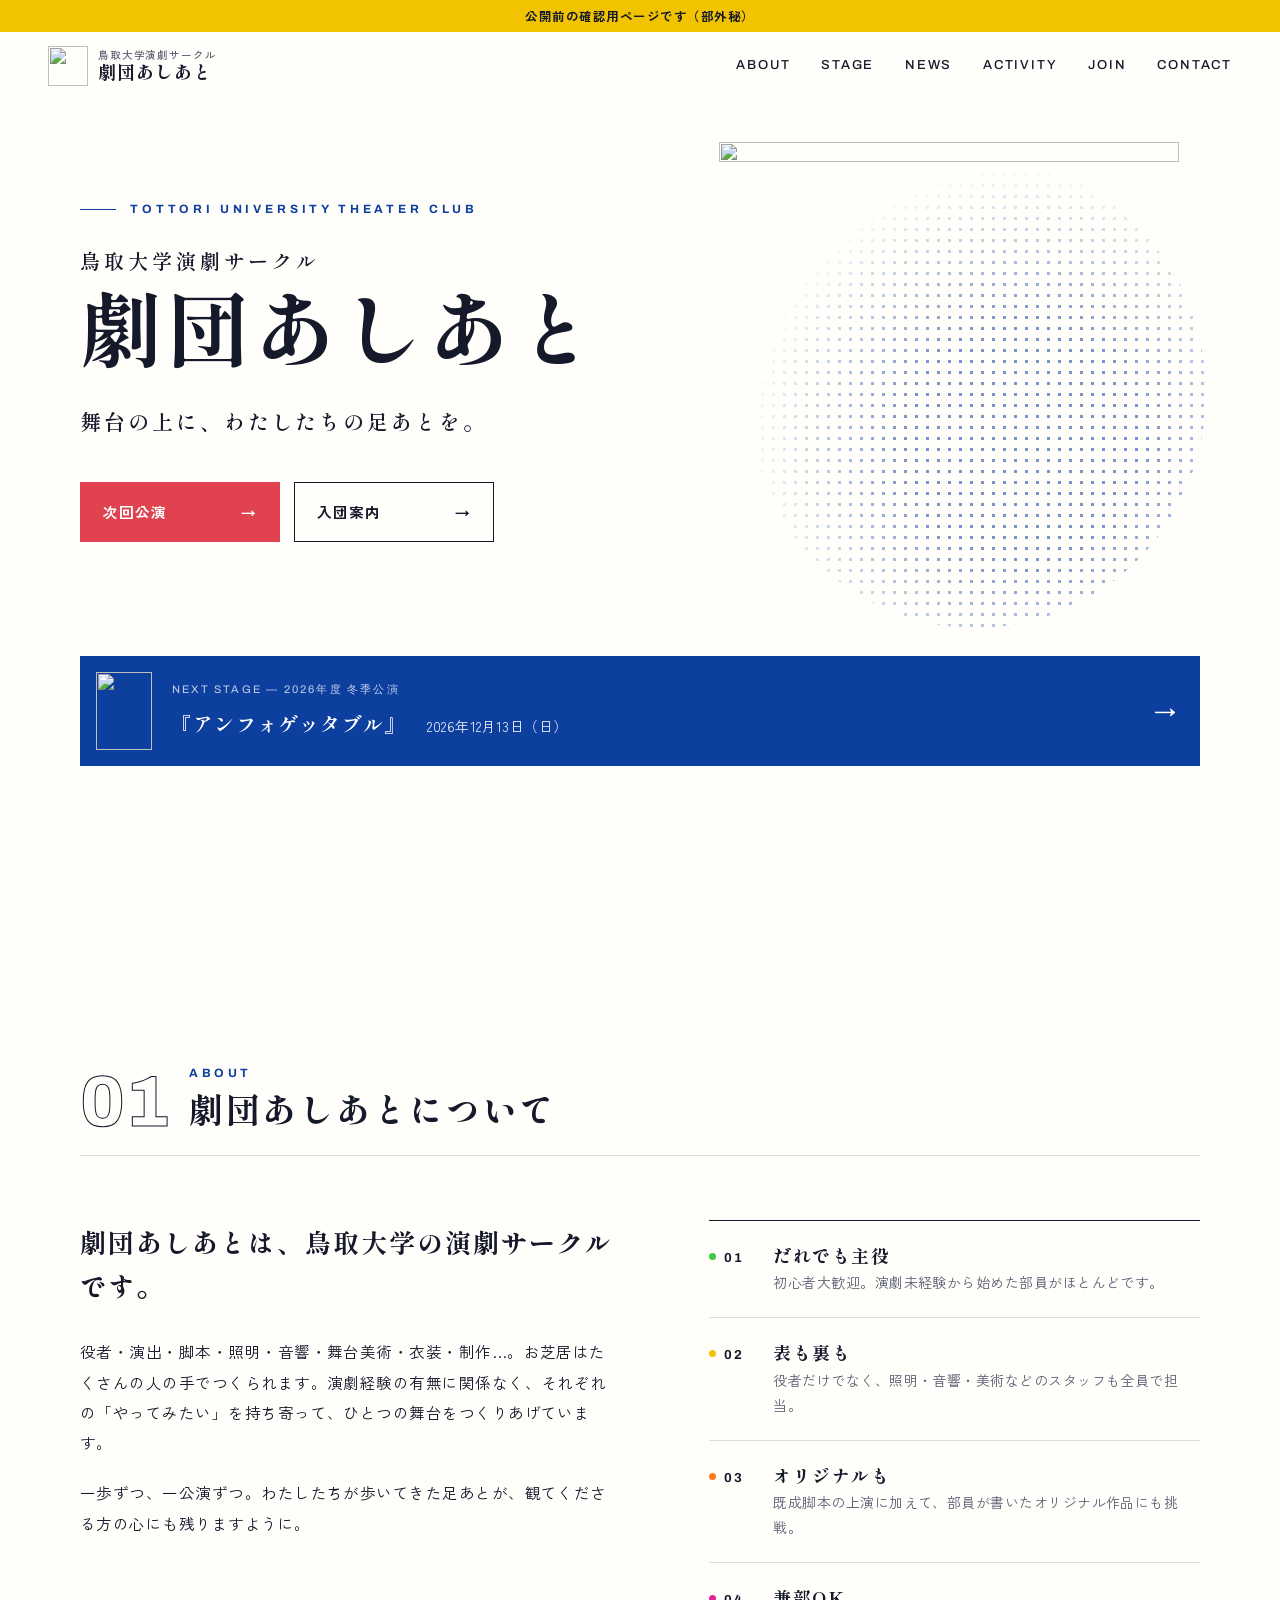
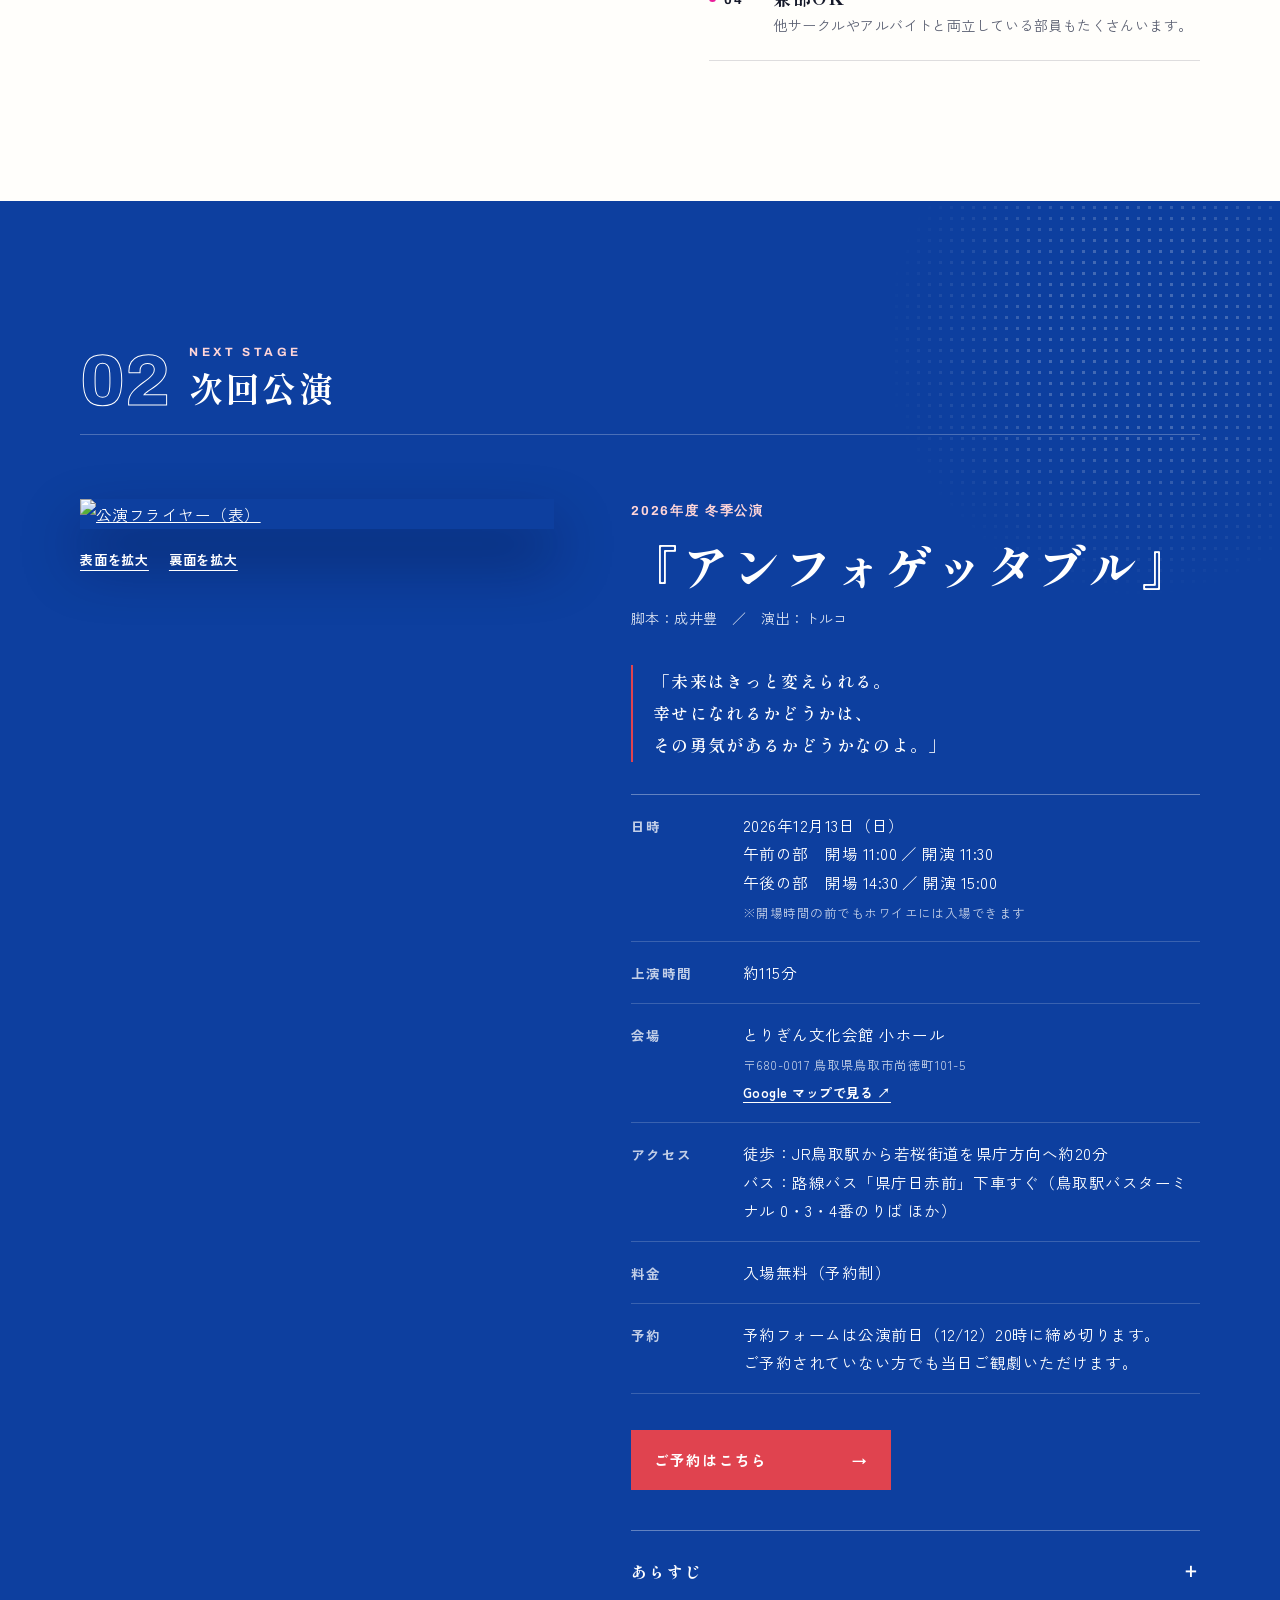
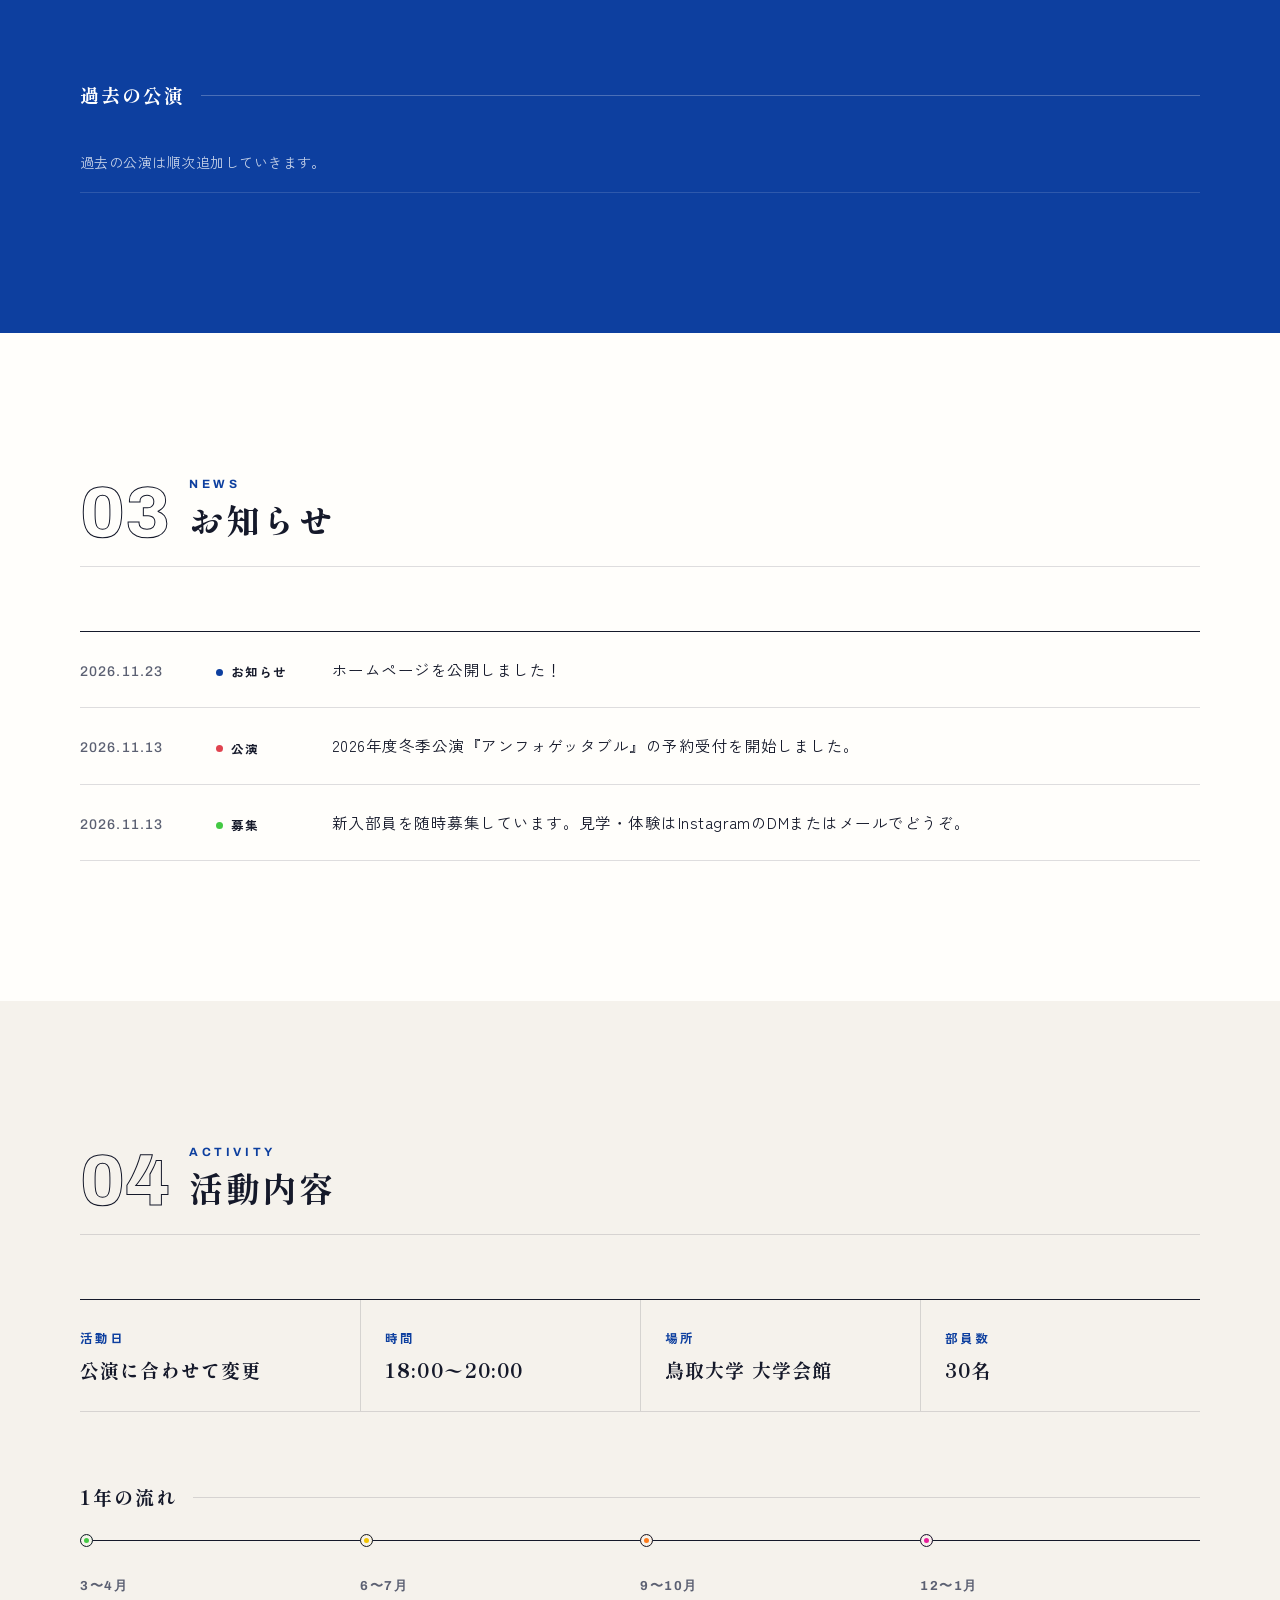
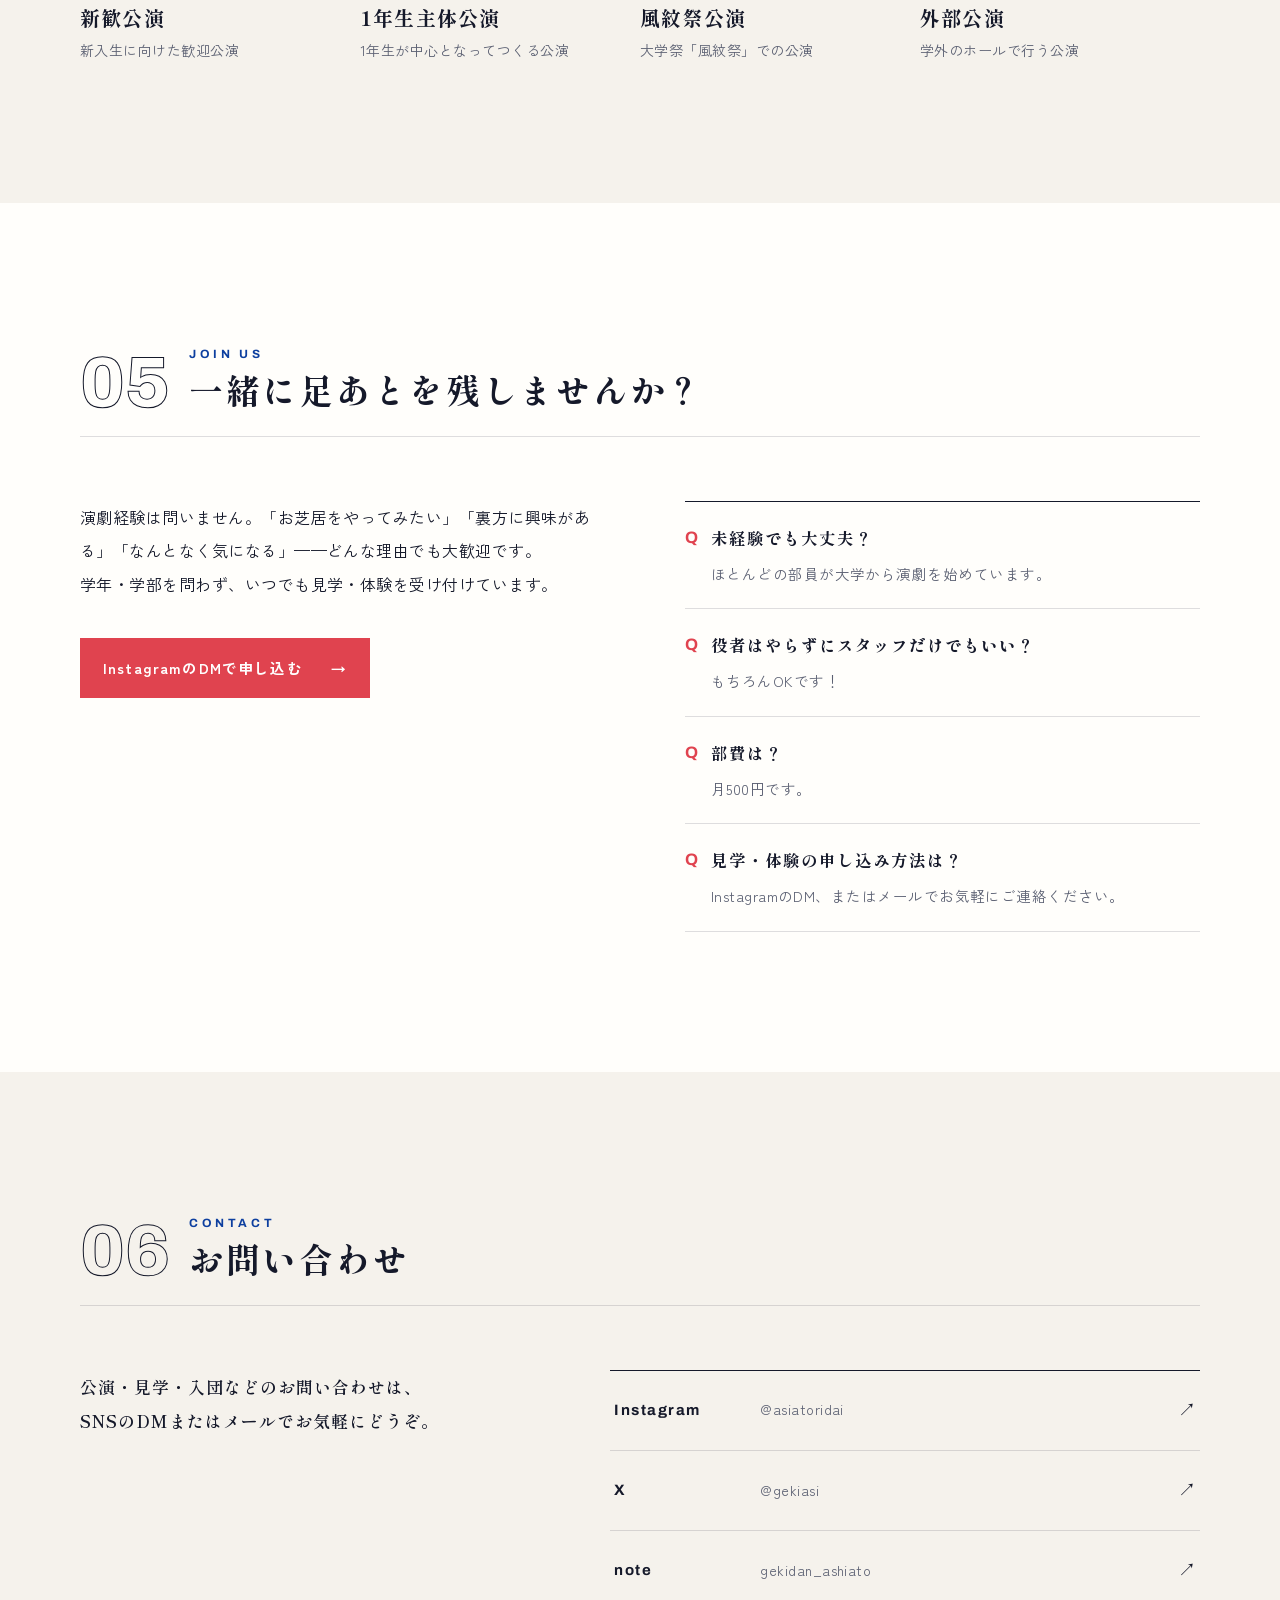
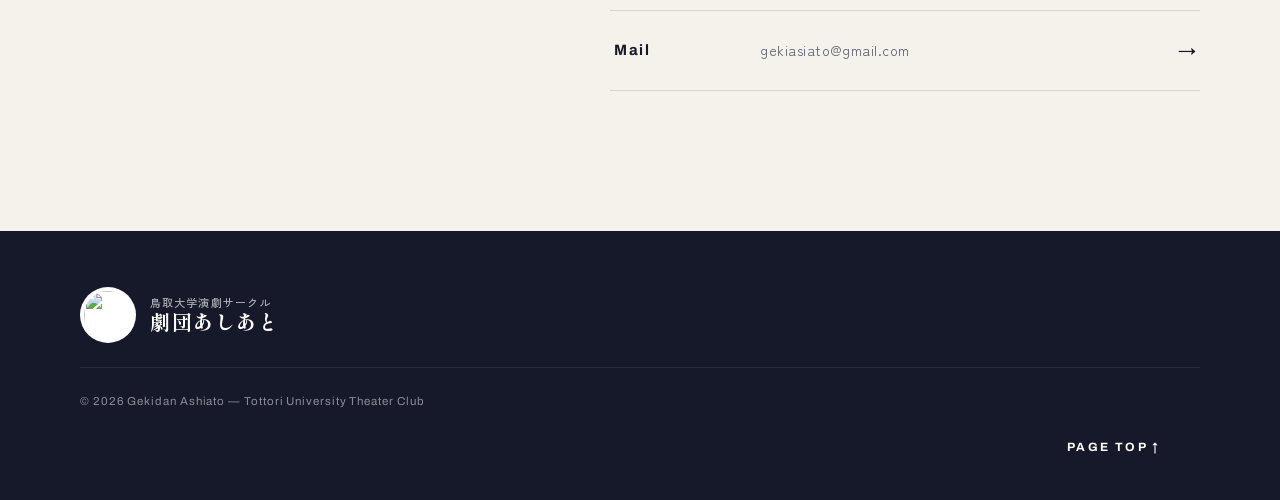
==== index.html @ 2f8b3485 "Add files via upload" ====
<!doctype html>
<html lang="ja">
<head>
  <meta charset="utf-8">
  <meta name="viewport" content="width=device-width, initial-scale=1">
  <title>鳥取大学演劇サークル 劇団あしあと</title>
  <meta name="description" content="鳥取大学の演劇サークル「劇団あしあと」の公式ホームページです。公演情報・活動紹介・新入部員募集。">
  <meta property="og:title" content="鳥取大学演劇サークル 劇団あしあと">
  <meta property="og:description" content="舞台の上に、わたしたちの足あとを。鳥取大学の演劇サークルです。">
  <meta property="og:image" content="images/logo.webp">
  <link rel="icon" href="images/logo.webp" type="image/webp">
  <link rel="preconnect" href="https://fonts.googleapis.com">
  <link rel="preconnect" href="https://fonts.gstatic.com" crossorigin>
  <link href="https://fonts.googleapis.com/css2?family=Shippori+Mincho+B1:wght@600;800&family=Zen+Kaku+Gothic+New:wght@400;500;700&family=Archivo:wght@500;700;800&display=swap" rel="stylesheet">
  <link rel="stylesheet" href="style.css">
</head>
<body>
  <!--
    ※ 文章の更新は content.js で行います。このファイルは基本的に触らなくて大丈夫です。
  -->

  <header class="site-header" id="top">
    <a href="#top" class="brand">
      <img src="images/logo.webp" alt="" width="40" height="40">
      <span class="brand-text"><small>鳥取大学演劇サークル</small>劇団あしあと</span>
    </a>
    <button class="nav-toggle" aria-expanded="false" aria-controls="nav" aria-label="メニューを開く">
      <span></span><span></span>
    </button>
    <nav class="site-nav" id="nav">
      <a href="#about">About</a>
      <a href="#stage">Stage</a>
      <a href="#news">News</a>
      <a href="#activity">Activity</a>
      <a href="#join">Join</a>
      <a href="#contact">Contact</a>
    </nav>
  </header>

  <main>
    <!-- ===== ヒーロー ===== -->
    <section class="hero">
      <div class="hero-inner">
        <div class="hero-copy">
          <p class="hero-kicker">Tottori University Theater Club</p>
          <h1>
            <span class="h1-small">鳥取大学演劇サークル</span>
            <span class="h1-main">劇団あしあと</span>
          </h1>
          <p class="hero-lead" data-bind="catchCopy"></p>
          <div class="hero-actions">
            <a href="#stage" class="btn btn-primary">次回公演</a>
            <a href="#join" class="btn btn-line">入団案内</a>
          </div>
        </div>
        <div class="hero-visual" aria-hidden="true">
          <div class="halftone"></div>
          <img src="images/logo.webp" alt="" width="420" height="420">
        </div>
      </div>
      <a class="hero-next" id="hero-next" href="#stage" hidden></a>
      <svg class="footsteps" viewBox="0 0 1200 120" preserveAspectRatio="xMidYMid meet" aria-hidden="true">
        <defs>
          <g id="foot">
            <ellipse cx="0" cy="8" rx="9" ry="13"/>
            <circle cx="-7" cy="-11" r="3"/>
            <circle cx="-1" cy="-14" r="3.2"/>
            <circle cx="5" cy="-12" r="2.8"/>
            <circle cx="9" cy="-7" r="2.4"/>
          </g>
        </defs>
        <g id="footsteps-trail"></g>
      </svg>
    </section>

    <!-- ===== 劇団について ===== -->
    <section class="section" id="about">
      <div class="container">
        <header class="sec-head"><span class="sec-no">01</span><p class="sec-en">About</p><h2>劇団あしあとについて</h2></header>
        <div class="about-grid">
          <div class="about-text reveal" id="about-text"></div>
          <ol class="about-points reveal" id="about-points"></ol>
        </div>
      </div>
    </section>

    <!-- ===== 公演情報 ===== -->
    <section class="section section-stage" id="stage">
      <div class="container">
        <header class="sec-head"><span class="sec-no">02</span><p class="sec-en">Next Stage</p><h2>次回公演</h2></header>
        <div id="next-stage"></div>
        <h3 class="sub-title">過去の公演</h3>
        <ul class="past-list" id="past-list"></ul>
      </div>
    </section>

    <!-- ===== お知らせ ===== -->
    <section class="section" id="news">
      <div class="container">
        <header class="sec-head"><span class="sec-no">03</span><p class="sec-en">News</p><h2>お知らせ</h2></header>
        <ul class="news-list" id="news-list"></ul>
      </div>
    </section>

    <!-- ===== 活動内容 ===== -->
    <section class="section section-paper" id="activity">
      <div class="container">
        <header class="sec-head"><span class="sec-no">04</span><p class="sec-en">Activity</p><h2>活動内容</h2></header>
        <dl class="activity-basic reveal" id="activity-basic"></dl>
        <h3 class="sub-title">1年の流れ</h3>
        <ol class="timeline" id="timeline"></ol>
      </div>
    </section>

    <!-- ===== 入団案内 ===== -->
    <section class="section join" id="join">
      <div class="container">
        <header class="sec-head"><span class="sec-no">05</span><p class="sec-en">Join Us</p><h2>一緒に足あとを<br class="sp">残しませんか？</h2></header>
        <div class="join-grid">
          <div class="join-text reveal">
            <p data-bind="join.message"></p>
            <a href="#contact" class="btn btn-primary" id="join-btn">見学・体験を申し込む</a>
          </div>
          <dl class="join-faq reveal" id="join-faq"></dl>
        </div>
      </div>
    </section>

    <!-- ===== お問い合わせ ===== -->
    <section class="section section-paper" id="contact">
      <div class="container">
        <header class="sec-head"><span class="sec-no">06</span><p class="sec-en">Contact</p><h2>お問い合わせ</h2></header>
        <div class="contact-wrap">
          <p class="contact-lead">公演・見学・入団などのお問い合わせは、<br>SNSのDMまたはメールでお気軽にどうぞ。</p>
          <ul class="contact-list" id="contact-grid"></ul>
        </div>
      </div>
    </section>
  </main>

  <footer class="site-footer">
    <div class="footer-inner">
      <div class="footer-brand">
        <img src="images/logo.webp" alt="" width="56" height="56">
        <p><small>鳥取大学演劇サークル</small>劇団あしあと</p>
      </div>
      <p class="footer-copy">&copy; <span id="year"></span> Gekidan Ashiato — Tottori University Theater Club</p>
      <a href="#top" class="to-top">Page Top ↑</a>
    </div>
  </footer>

  <script src="content.js"></script>
  <script src="script.js"></script>
</body>
</html>
---- style.css ----
/* =====================================================================
   劇団あしあと デザイン設定
   色を変えたいときは :root の値を書き換えてください。
   ===================================================================== */
:root {
  /* 基本色（冬季公演フライヤーの青と赤をベースにしています） */
  --blue: #0d3f9f;
  --blue-deep: #0a2f78;
  --red: #e0434f;
  --ink: #15192a;
  --ink-soft: #5b6072;
  --paper: #f5f2ec;
  --white: #fffefb;
  --line: rgba(21, 25, 42, .14);

  /* ロゴの色（小さなアクセントにだけ使用） */
  --c-green: #43c943;
  --c-yellow: #f2c400;
  --c-orange: #ff7a1a;
  --c-pink: #e91e9b;
  --c-sky: #4fc3f7;

  --serif: "Shippori Mincho B1", "Yu Mincho", "Hiragino Mincho ProN", serif;
  --sans: "Zen Kaku Gothic New", "Hiragino Sans", "Yu Gothic", sans-serif;
  --latin: "Archivo", "Helvetica Neue", Arial, sans-serif;
}

*, *::before, *::after { box-sizing: border-box; }
html { scroll-behavior: smooth; scroll-padding-top: 72px; }
body {
  margin: 0;
  font-family: var(--sans);
  color: var(--ink);
  background: var(--white);
  line-height: 1.95;
  font-size: 15.5px;
  letter-spacing: .03em;
  -webkit-font-smoothing: antialiased;
  overflow-x: hidden;
}
img { max-width: 100%; height: auto; display: block; }
a { color: inherit; }
h1, h2, h3, h4 { line-height: 1.4; margin: 0; font-weight: 800; }
p { margin: 0; }
.sp { display: none; }

.container { width: min(1120px, 100% - 40px); margin-inline: auto; }

/* ---------- ボタン ---------- */
.btn {
  display: inline-flex; align-items: center; justify-content: space-between; gap: 28px;
  min-width: 200px; padding: 15px 22px;
  font-family: var(--sans); font-weight: 700; font-size: 14.5px; letter-spacing: .08em;
  text-decoration: none; border: 1px solid transparent;
  transition: background .25s, color .25s, border-color .25s;
}
.btn::after { content: "→"; font-family: var(--latin); transition: transform .25s; }
.btn:hover::after { transform: translateX(4px); }
.btn-primary { background: var(--red); color: #fff; }
.btn-primary:hover { background: #c7323e; }
.btn-line { border-color: var(--ink); }
.btn-line:hover { background: var(--ink); color: var(--white); }
.btn-disabled { border-color: currentColor; opacity: .55; cursor: default; }
.btn-disabled::after { content: ""; }

/* ---------- ヘッダー ---------- */
.site-header {
  position: fixed; inset: 0 0 auto 0; z-index: 50;
  display: flex; align-items: center; justify-content: space-between;
  height: 68px; padding: 0 clamp(20px, 4vw, 48px);
  background: rgba(255, 254, 251, .92);
  backdrop-filter: blur(8px);
  border-bottom: 1px solid transparent;
  transition: border-color .3s;
}
.site-header.scrolled { border-bottom-color: var(--line); }
.brand { display: flex; align-items: center; gap: 10px; text-decoration: none; }
.brand img { width: 40px; height: 40px; mix-blend-mode: multiply; }
.brand-text { font-family: var(--serif); font-weight: 800; font-size: 18px; line-height: 1.15; display: flex; flex-direction: column; letter-spacing: .06em; }
.brand-text small { font-family: var(--sans); font-size: 10.5px; font-weight: 500; color: var(--ink-soft); letter-spacing: .08em; }
.site-nav { display: flex; gap: clamp(14px, 2.4vw, 34px); align-items: center; }
.site-nav a {
  font-family: var(--latin); font-weight: 500; font-size: 13px; letter-spacing: .14em; text-transform: uppercase;
  text-decoration: none; position: relative; padding: 6px 0;
}
.site-nav a::after {
  content: ""; position: absolute; left: 0; right: 0; bottom: 0; height: 1px; background: currentColor;
  transform: scaleX(0); transform-origin: right; transition: transform .3s;
}
.site-nav a:hover::after { transform: scaleX(1); transform-origin: left; }
.nav-toggle { display: none; }

/* ---------- ヒーロー ---------- */
.hero { position: relative; padding: 140px 0 20px; background: var(--white); overflow: hidden; }
.hero-inner {
  width: min(1120px, 100% - 40px); margin-inline: auto;
  display: grid; grid-template-columns: 1.15fr 1fr; align-items: center; gap: 40px;
}
.hero-kicker {
  font-family: var(--latin); font-size: 12px; font-weight: 700; letter-spacing: .32em; text-transform: uppercase;
  color: var(--blue); display: flex; align-items: center; gap: 14px; margin-bottom: 26px;
}
.hero-kicker::before { content: ""; width: 36px; height: 1px; background: currentColor; }
.hero h1 { display: flex; flex-direction: column; font-family: var(--serif); }
.h1-small { font-size: clamp(16px, 1.8vw, 20px); font-weight: 600; letter-spacing: .2em; margin-bottom: 6px; }
.h1-main { white-space: nowrap; font-size: clamp(42px, 6.4vw, 86px); font-weight: 800; letter-spacing: .06em; line-height: 1.1; }
.hero-lead { font-family: var(--serif); font-weight: 600; font-size: clamp(17px, 1.9vw, 21px); letter-spacing: .14em; margin: 30px 0 40px; }
.hero-actions { display: flex; flex-wrap: wrap; gap: 14px; }

.hero-visual { position: relative; aspect-ratio: 1; max-width: 460px; width: 100%; justify-self: center; }
.halftone {
  position: absolute; inset: 4% -6% -6% 6%;
  border-radius: 50%;
  background-image: radial-gradient(var(--blue) 1.5px, transparent 1.9px);
  background-size: 11px 11px;
  -webkit-mask-image: radial-gradient(circle at 60% 60%, #000 30%, transparent 70%);
          mask-image: radial-gradient(circle at 60% 60%, #000 30%, transparent 70%);
  opacity: .55;
}
.hero-visual img { position: relative; width: 100%; mix-blend-mode: multiply; animation: sway 9s ease-in-out infinite; }
@keyframes sway { 50% { transform: rotate(-6deg); } }

.hero-next {
  width: min(1120px, 100% - 40px); margin: 56px auto 0;
  display: flex; align-items: center; gap: 20px;
  padding: 16px 24px 16px 16px; text-decoration: none;
  background: var(--blue); color: #fff;
  transition: background .25s;
}
.hero-next:hover { background: var(--blue-deep); }
.hero-next img { width: 56px; height: 78px; object-fit: cover; flex: none; }
.hn-text { display: flex; flex-wrap: wrap; align-items: baseline; gap: 4px 22px; flex: 1; }
.hn-text small { width: 100%; font-family: var(--latin); font-size: 11px; letter-spacing: .2em; text-transform: uppercase; opacity: .75; }
.hn-text strong { font-family: var(--serif); font-size: 20px; letter-spacing: .06em; }
.hn-text em { font-style: normal; font-size: 14px; opacity: .9; }
.hn-arrow { font-family: var(--latin); font-size: 22px; transition: transform .25s; }
.hero-next:hover .hn-arrow { transform: translateX(5px); }

.footsteps { display: block; width: min(1120px, 100% - 40px); height: auto; margin: 24px auto 0; }
.footsteps .fs { fill: var(--ink); opacity: 0; animation: step 8s infinite; animation-delay: calc(var(--i) * .4s); }
.footsteps .fs:nth-child(13) { fill: var(--red); }
@keyframes step { 0% { opacity: 0; } 4%, 55% { opacity: .16; } 72%, 100% { opacity: 0; } }

/* ---------- セクション共通 ---------- */
.section { padding: clamp(80px, 11vw, 140px) 0; }
.section-paper { background: var(--paper); }
.sec-head {
  display: grid; grid-template-columns: auto 1fr; column-gap: 18px; align-items: end;
  padding-bottom: 22px; margin-bottom: clamp(40px, 6vw, 64px); border-bottom: 1px solid var(--line);
}
.sec-no { grid-row: span 2; font-family: var(--latin); font-weight: 800; font-size: clamp(48px, 6vw, 72px); line-height: .85; color: transparent; -webkit-text-stroke: 1px var(--ink); }
.section-stage .sec-no { -webkit-text-stroke-color: #fff; }
.sec-head .sec-en { font-family: var(--latin); font-size: 12px; font-weight: 700; letter-spacing: .3em; text-transform: uppercase; color: var(--blue); }
.sec-head h2 { font-family: var(--serif); font-size: clamp(24px, 3.4vw, 34px); letter-spacing: .08em; }
.sub-title {
  font-family: var(--serif); font-size: 19px; letter-spacing: .1em;
  margin: 72px 0 24px; display: flex; align-items: center; gap: 16px;
}
.sub-title::after { content: ""; flex: 1; height: 1px; background: var(--line); }

/* ---------- 劇団について ---------- */
.about-grid { display: grid; grid-template-columns: 1.1fr 1fr; gap: clamp(40px, 7vw, 96px); align-items: start; }
.about-text .lead { font-family: var(--serif); font-size: clamp(21px, 2.4vw, 26px); font-weight: 800; line-height: 1.7; letter-spacing: .08em; margin-bottom: 28px; }
.about-text p + p { margin-top: 1.3em; }
.about-points { list-style: none; padding: 0; margin: 0; border-top: 1px solid var(--ink); }
.about-points li { display: grid; grid-template-columns: 56px 1fr; gap: 8px; padding: 22px 0; border-bottom: 1px solid var(--line); }
.about-points .num { font-family: var(--latin); font-weight: 700; font-size: 13px; letter-spacing: .1em; padding-top: 3px; display: flex; align-items: flex-start; gap: 8px; }
.about-points .num::before { content: ""; width: 7px; height: 7px; border-radius: 50%; background: var(--dot); margin-top: 7px; }
.about-points h3 { font-family: var(--serif); font-size: 18px; letter-spacing: .08em; }
.about-points p { font-size: 14px; color: var(--ink-soft); line-height: 1.8; margin-top: 2px; }

/* ---------- 公演（青のセクション） ---------- */
.section-stage {
  position: relative; background: var(--blue); color: #fff; overflow: hidden;
}
.section-stage::before {
  content: ""; position: absolute; right: -120px; top: -120px; width: 520px; height: 520px; border-radius: 50%;
  background-image: radial-gradient(rgba(255,255,255,.22) 1.5px, transparent 1.9px);
  background-size: 11px 11px;
  -webkit-mask-image: radial-gradient(circle, #000 25%, transparent 70%);
          mask-image: radial-gradient(circle, #000 25%, transparent 70%);
  pointer-events: none;
}
.section-stage .container { position: relative; }
.section-stage .sec-head { border-bottom-color: rgba(255,255,255,.25); }
.section-stage .sec-head .sec-en { color: #ffd5d8; }
.section-stage .sub-title::after { background: rgba(255,255,255,.25); }

.stage-card { display: grid; grid-template-columns: minmax(0, 5fr) minmax(0, 6fr); gap: clamp(32px, 6vw, 80px); align-items: start; }
.stage-visual { margin: 0; position: sticky; top: 100px; }
.flyer-main { display: block; }
.stage-visual img { width: 100%; box-shadow: 0 30px 60px rgba(0, 10, 40, .45); transition: transform .4s; }
.flyer-main:hover img { transform: translateY(-4px); }
.flyer-links { display: flex; gap: 20px; margin-top: 18px; }
.flyer-links a { font-size: 13px; font-weight: 700; letter-spacing: .06em; text-underline-offset: 5px; }
.stage-visual.no-flyer { aspect-ratio: 3/4; display: grid; place-items: center; border: 1px solid rgba(255,255,255,.3); padding: 40px; }
.stage-visual.no-flyer img { width: 60%; box-shadow: none; background: #fff; border-radius: 50%; padding: 16px; }
.stage-visual.no-flyer figcaption { font-family: var(--latin); letter-spacing: .3em; text-transform: uppercase; font-size: 13px; }

.stage-type { font-family: var(--latin); font-weight: 700; font-size: 13px; letter-spacing: .14em; color: #ffd5d8; }
.stage-title { font-family: var(--serif); font-size: clamp(30px, 4.4vw, 48px); letter-spacing: .06em; margin: 8px 0 6px; }
.stage-credit { font-size: 14px; opacity: .85; }
.stage-quote {
  margin: 32px 0; padding: 0 0 0 20px; border-left: 2px solid var(--red);
  font-family: var(--serif); font-weight: 600; font-size: 17px; line-height: 1.9; letter-spacing: .08em;
}
.stage-info { margin: 0 0 36px; border-top: 1px solid rgba(255,255,255,.35); }
.stage-info div { display: grid; grid-template-columns: 96px 1fr; gap: 16px; padding: 16px 0; border-bottom: 1px solid rgba(255,255,255,.18); }
.stage-info dt { font-weight: 700; font-size: 13.5px; letter-spacing: .1em; opacity: .75; padding-top: 2px; }
.stage-info dd { margin: 0; line-height: 1.85; }
.stage-info small { opacity: .75; font-size: 12.5px; }
.map-link { font-size: 13px; font-weight: 700; text-underline-offset: 4px; }
.section-stage .btn-primary { min-width: 260px; }
.synopsis { margin-top: 40px; border-top: 1px solid rgba(255,255,255,.35); }
.synopsis summary {
  cursor: pointer; list-style: none; padding: 18px 0;
  display: flex; justify-content: space-between; align-items: center;
  font-family: var(--serif); font-weight: 800; letter-spacing: .14em;
}
.synopsis summary::-webkit-details-marker { display: none; }
.synopsis summary::after { content: "+"; font-family: var(--latin); font-size: 22px; font-weight: 500; transition: transform .25s; }
.synopsis[open] summary::after { transform: rotate(45deg); }
.synopsis p { font-size: 14.5px; line-height: 2.1; opacity: .92; padding-bottom: 8px; }
.stage-empty { border: 1px solid rgba(255,255,255,.3); padding: 56px 24px; text-align: center; font-family: var(--serif); font-weight: 600; letter-spacing: .08em; }

.past-list { list-style: none; padding: 0; margin: 0; }
.past-list li { display: grid; grid-template-columns: 110px 1fr auto; gap: 18px; align-items: center; padding: 16px 0; border-bottom: 1px solid rgba(255,255,255,.18); }
.past-date { font-family: var(--latin); font-weight: 500; font-size: 14px; letter-spacing: .08em; opacity: .8; }
.past-name { font-family: var(--serif); font-weight: 800; letter-spacing: .06em; }
.past-tag { font-size: 12px; opacity: .8; }
.past-list .past-empty { display: block; opacity: .75; font-size: 14px; }

/* ---------- お知らせ ---------- */
.news-list { list-style: none; padding: 0; margin: 0; border-top: 1px solid var(--ink); }
.news-list li { display: grid; grid-template-columns: 120px 100px 1fr; gap: 16px; align-items: baseline; padding: 22px 0; border-bottom: 1px solid var(--line); }
.news-list time { font-family: var(--latin); font-weight: 500; font-size: 14px; letter-spacing: .08em; color: var(--ink-soft); }
.news-cat { font-size: 12.5px; font-weight: 700; letter-spacing: .08em; display: inline-flex; align-items: center; gap: 8px; }
.news-cat::before { content: ""; width: 7px; height: 7px; border-radius: 50%; background: var(--cat); }
.cat-info { --cat: var(--blue); }
.cat-stage { --cat: var(--red); }
.cat-join { --cat: var(--c-green); }

/* ---------- 活動内容 ---------- */
.activity-basic { margin: 0; display: grid; grid-template-columns: repeat(4, 1fr); border-top: 1px solid var(--ink); border-bottom: 1px solid var(--line); }
.activity-basic div { padding: 26px 24px; border-left: 1px solid var(--line); }
.activity-basic div:first-child { border-left: 0; padding-left: 0; }
.activity-basic dt { font-family: var(--sans); font-size: 12.5px; font-weight: 700; letter-spacing: .14em; color: var(--blue); }
.activity-basic dd { margin: 6px 0 0; font-family: var(--serif); font-weight: 800; font-size: 19px; letter-spacing: .06em; line-height: 1.5; }

.timeline { list-style: none; padding: 0; margin: 0; display: grid; grid-template-columns: repeat(4, 1fr); position: relative; }
.timeline::before { content: ""; position: absolute; left: 0; right: 0; top: 6px; height: 1px; background: var(--ink); }
.timeline li { position: relative; padding: 34px 24px 0 0; }
.timeline li::before {
  content: ""; position: absolute; top: 0; left: 0; width: 13px; height: 13px; border-radius: 50%;
  background: var(--paper); border: 1px solid var(--ink); box-shadow: inset 0 0 0 3px var(--paper), inset 0 0 0 7px var(--dot);
}
.tl-month { font-family: var(--latin); font-weight: 700; font-size: 13px; letter-spacing: .12em; color: var(--ink-soft); }
.timeline h4 { font-family: var(--serif); font-size: 20px; letter-spacing: .06em; margin: 4px 0 6px; }
.timeline p { font-size: 14px; color: var(--ink-soft); line-height: 1.8; }

/* ---------- 入団案内 ---------- */
.join-grid { display: grid; grid-template-columns: 1fr 1fr; gap: clamp(40px, 7vw, 96px); align-items: start; }
.join-text p { font-size: 16px; line-height: 2.1; margin-bottom: 36px; }
.join-faq { margin: 0; border-top: 1px solid var(--ink); }
.join-faq div { padding: 20px 0; border-bottom: 1px solid var(--line); }
.join-faq dt { font-family: var(--serif); font-weight: 800; font-size: 16.5px; letter-spacing: .06em; display: flex; gap: 12px; }
.join-faq dt::before { content: "Q"; font-family: var(--latin); color: var(--red); font-weight: 700; }
.join-faq dd { margin: 6px 0 0; padding-left: 26px; font-size: 14.5px; color: var(--ink-soft); }

/* ---------- お問い合わせ ---------- */
.contact-wrap { display: grid; grid-template-columns: 1fr 1.3fr; gap: clamp(32px, 6vw, 80px); align-items: start; }
.contact-lead { font-family: var(--serif); font-weight: 600; font-size: 17px; line-height: 2; letter-spacing: .06em; }
.contact-list { list-style: none; padding: 0; margin: 0; border-top: 1px solid var(--ink); }
.contact-list a {
  display: grid; grid-template-columns: 130px 1fr auto; align-items: center; gap: 16px;
  padding: 22px 4px; border-bottom: 1px solid var(--line); text-decoration: none;
  transition: background .25s, padding .25s;
}
.contact-list a:hover { background: var(--white); padding-left: 14px; padding-right: 14px; }
.ct-name { font-family: var(--latin); font-weight: 700; font-size: 15px; letter-spacing: .1em; }
.ct-id { font-size: 14px; color: var(--ink-soft); word-break: break-all; }
.ct-arrow { font-family: var(--latin); font-size: 18px; }

/* ---------- フッター ---------- */
.site-footer { background: var(--ink); color: var(--white); padding: 56px 0 40px; }
.footer-inner { width: min(1120px, 100% - 40px); margin-inline: auto; display: grid; grid-template-columns: 1fr auto; gap: 24px 40px; align-items: end; }
.footer-brand { display: flex; align-items: center; gap: 14px; }
.footer-brand img { width: 56px; height: 56px; background: #fff; border-radius: 50%; padding: 4px; }
.footer-brand p { font-family: var(--serif); font-weight: 800; font-size: 20px; letter-spacing: .08em; display: flex; flex-direction: column; line-height: 1.3; }
.footer-brand small { font-family: var(--sans); font-weight: 500; font-size: 11px; opacity: .65; letter-spacing: .1em; }
.to-top { font-family: var(--latin); font-size: 12px; font-weight: 700; letter-spacing: .2em; text-transform: uppercase; text-decoration: none; justify-self: end; }
.footer-copy { grid-column: 1 / -1; font-family: var(--latin); font-size: 11.5px; letter-spacing: .08em; opacity: .5; border-top: 1px solid rgba(255,255,255,.15); padding-top: 22px; }

/* ---------- 確認モードの帯 ---------- */
.preview-bar {
  position: fixed; inset: 0 0 auto 0; z-index: 60; height: 32px;
  display: flex; align-items: center; justify-content: center; padding: 0 12px;
  background: var(--c-yellow); color: var(--ink); font-size: 12.5px; font-weight: 700; letter-spacing: .04em;
  white-space: nowrap; overflow: hidden; text-overflow: ellipsis;
}
.is-preview .site-header { top: 32px; }
.is-preview .site-nav { top: 100px; }
.is-preview { scroll-padding-top: 104px; }

/* ---------- ふわっと表示 ---------- */
.reveal { opacity: 0; transform: translateY(18px); transition: opacity .8s ease, transform .8s ease; }
.reveal.in { opacity: 1; transform: none; }

@media (prefers-reduced-motion: reduce) {
  *, *::before, *::after { animation: none !important; transition: none !important; }
  .reveal { opacity: 1; transform: none; }
  .footsteps .fs { opacity: .14; }
}

/* ---------- タブレット・スマホ ---------- */
@media (max-width: 900px) {
  .nav-toggle {
    display: flex; flex-direction: column; justify-content: center; gap: 7px;
    width: 44px; height: 44px; border: 0; background: none; cursor: pointer; padding: 0 8px;
  }
  .nav-toggle span { display: block; height: 1.5px; background: var(--ink); transition: transform .3s; }
  .nav-toggle[aria-expanded="true"] span:nth-child(1) { transform: translateY(4.25px) rotate(30deg); }
  .nav-toggle[aria-expanded="true"] span:nth-child(2) { transform: translateY(-4.25px) rotate(-30deg); }
  .site-nav {
    position: fixed; inset: 68px 0 auto 0; flex-direction: column; align-items: stretch; gap: 0;
    background: var(--white); padding: 8px 20px 24px; border-bottom: 1px solid var(--line);
    transform: translateY(-130%); transition: transform .4s; z-index: -1;
  }
  .site-nav.open { transform: none; }
  .site-nav a { padding: 16px 0; font-size: 15px; border-bottom: 1px solid var(--line); }
  .site-nav a::after { display: none; }

  .hero { padding-top: 110px; }
  .hero-inner { grid-template-columns: 1fr; gap: 8px; }
  .hero-visual { max-width: 300px; grid-row: 1; justify-self: end; margin-right: -10px; margin-bottom: -40px; }
  .about-grid, .stage-card, .join-grid, .contact-wrap { grid-template-columns: 1fr; }
  .stage-visual { position: static; max-width: 420px; }
  .activity-basic { grid-template-columns: 1fr 1fr; }
  .activity-basic div:nth-child(3) { border-left: 0; padding-left: 0; }
  .activity-basic div:nth-child(n+3) { border-top: 1px solid var(--line); }
  .timeline { grid-template-columns: 1fr 1fr; row-gap: 40px; }
  .timeline::before { display: none; }
  .timeline li { border-top: 1px solid var(--ink); padding-top: 26px; }
  .timeline li::before { top: -7px; }
}
@media (max-width: 560px) {
  body { font-size: 15px; }
  .sp { display: inline; }
  .hero-visual { max-width: 220px; margin-bottom: 0; }
  .hero-kicker { font-size: 10.5px; letter-spacing: .22em; gap: 10px; margin-bottom: 18px; }
  .hero-kicker::before { width: 20px; }
  .hero-actions .btn { flex: 1; min-width: 0; }
  .hero-next { gap: 14px; padding: 12px 16px 12px 12px; }
  .hn-text strong { font-size: 17px; }
  .sec-head { column-gap: 14px; }
  .stage-info div { grid-template-columns: 1fr; gap: 2px; }
  .section-stage .btn-primary, .join-text .btn { width: 100%; }
  .past-list li { grid-template-columns: 1fr auto; gap: 2px 12px; }
  .past-date { grid-column: 1 / -1; }
  .news-list li { grid-template-columns: auto 1fr; gap: 4px 16px; }
  .news-list p { grid-column: 1 / -1; }
  .activity-basic dd { font-size: 17px; }
  .activity-basic div { padding: 20px 14px; }
  .timeline { grid-template-columns: 1fr; }
  .contact-list a { grid-template-columns: 90px 1fr auto; }
  .footer-inner { grid-template-columns: 1fr; }
  .to-top { justify-self: start; }
}
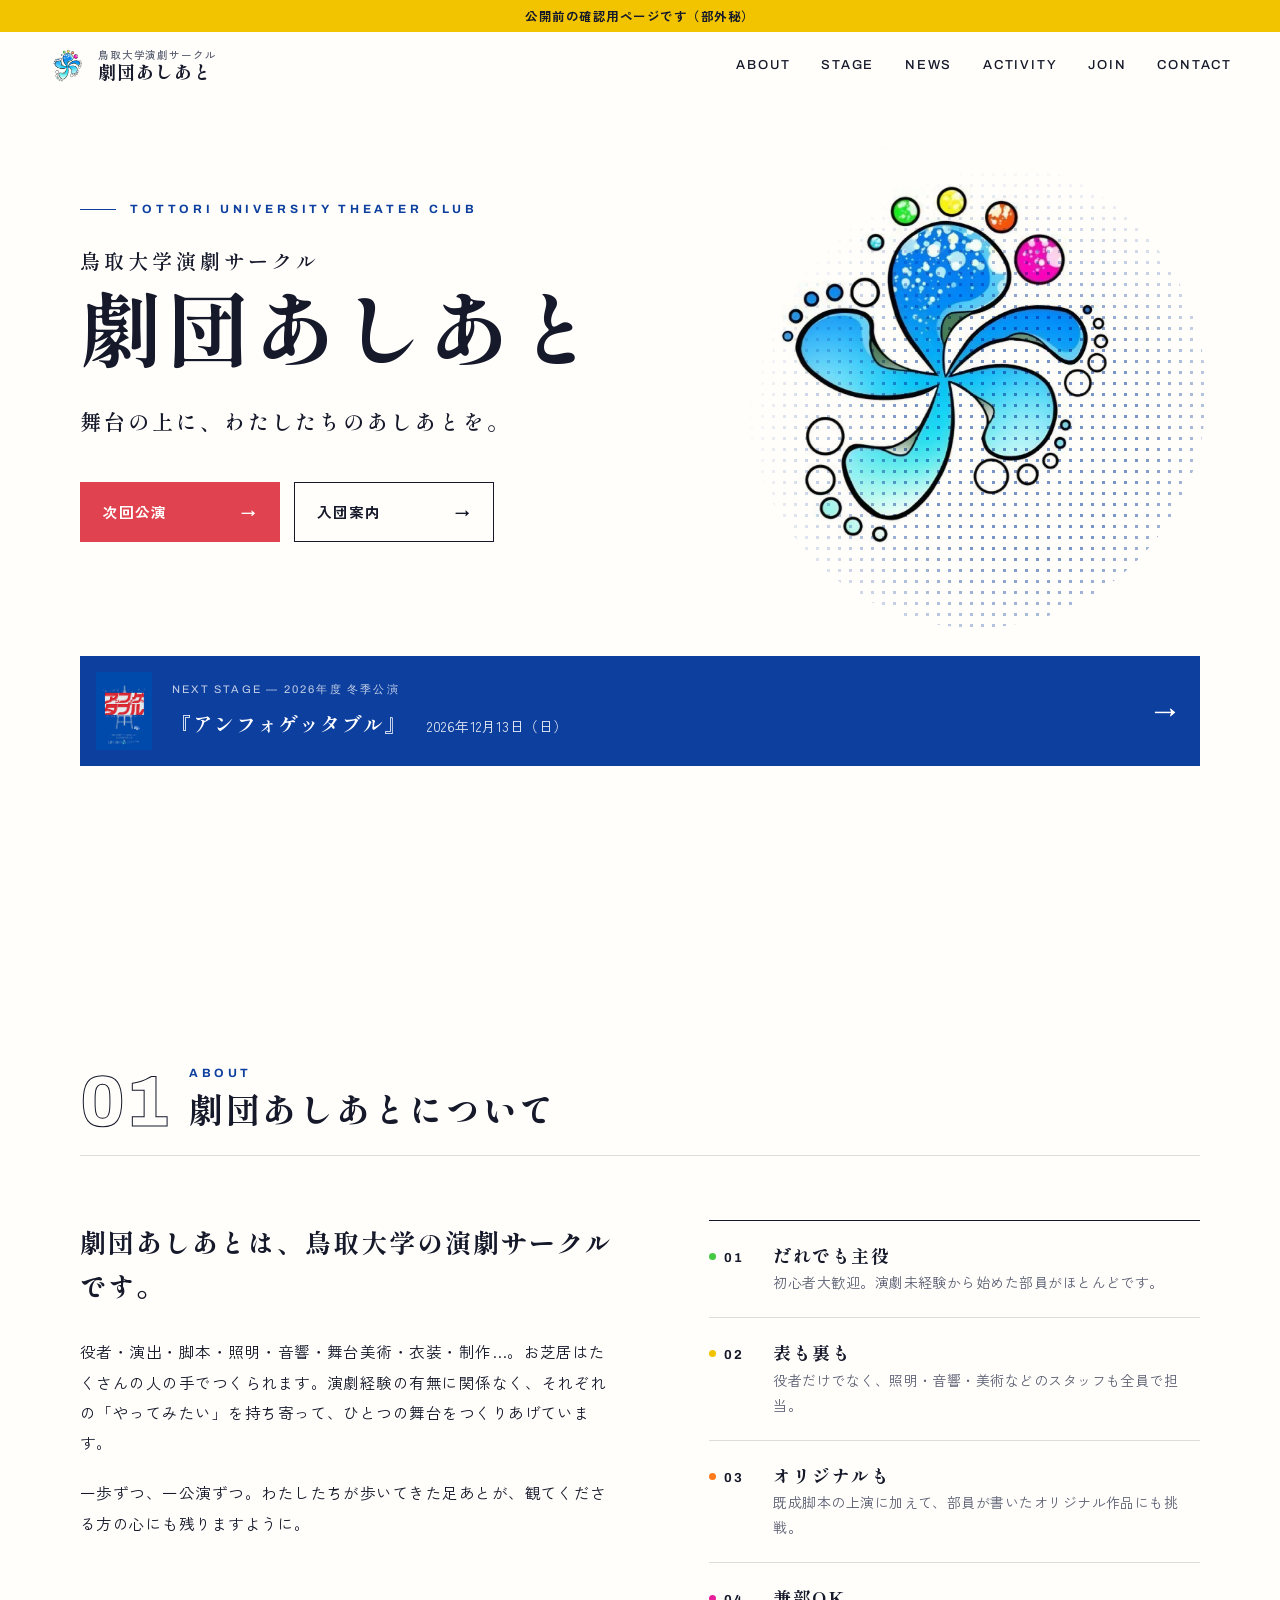
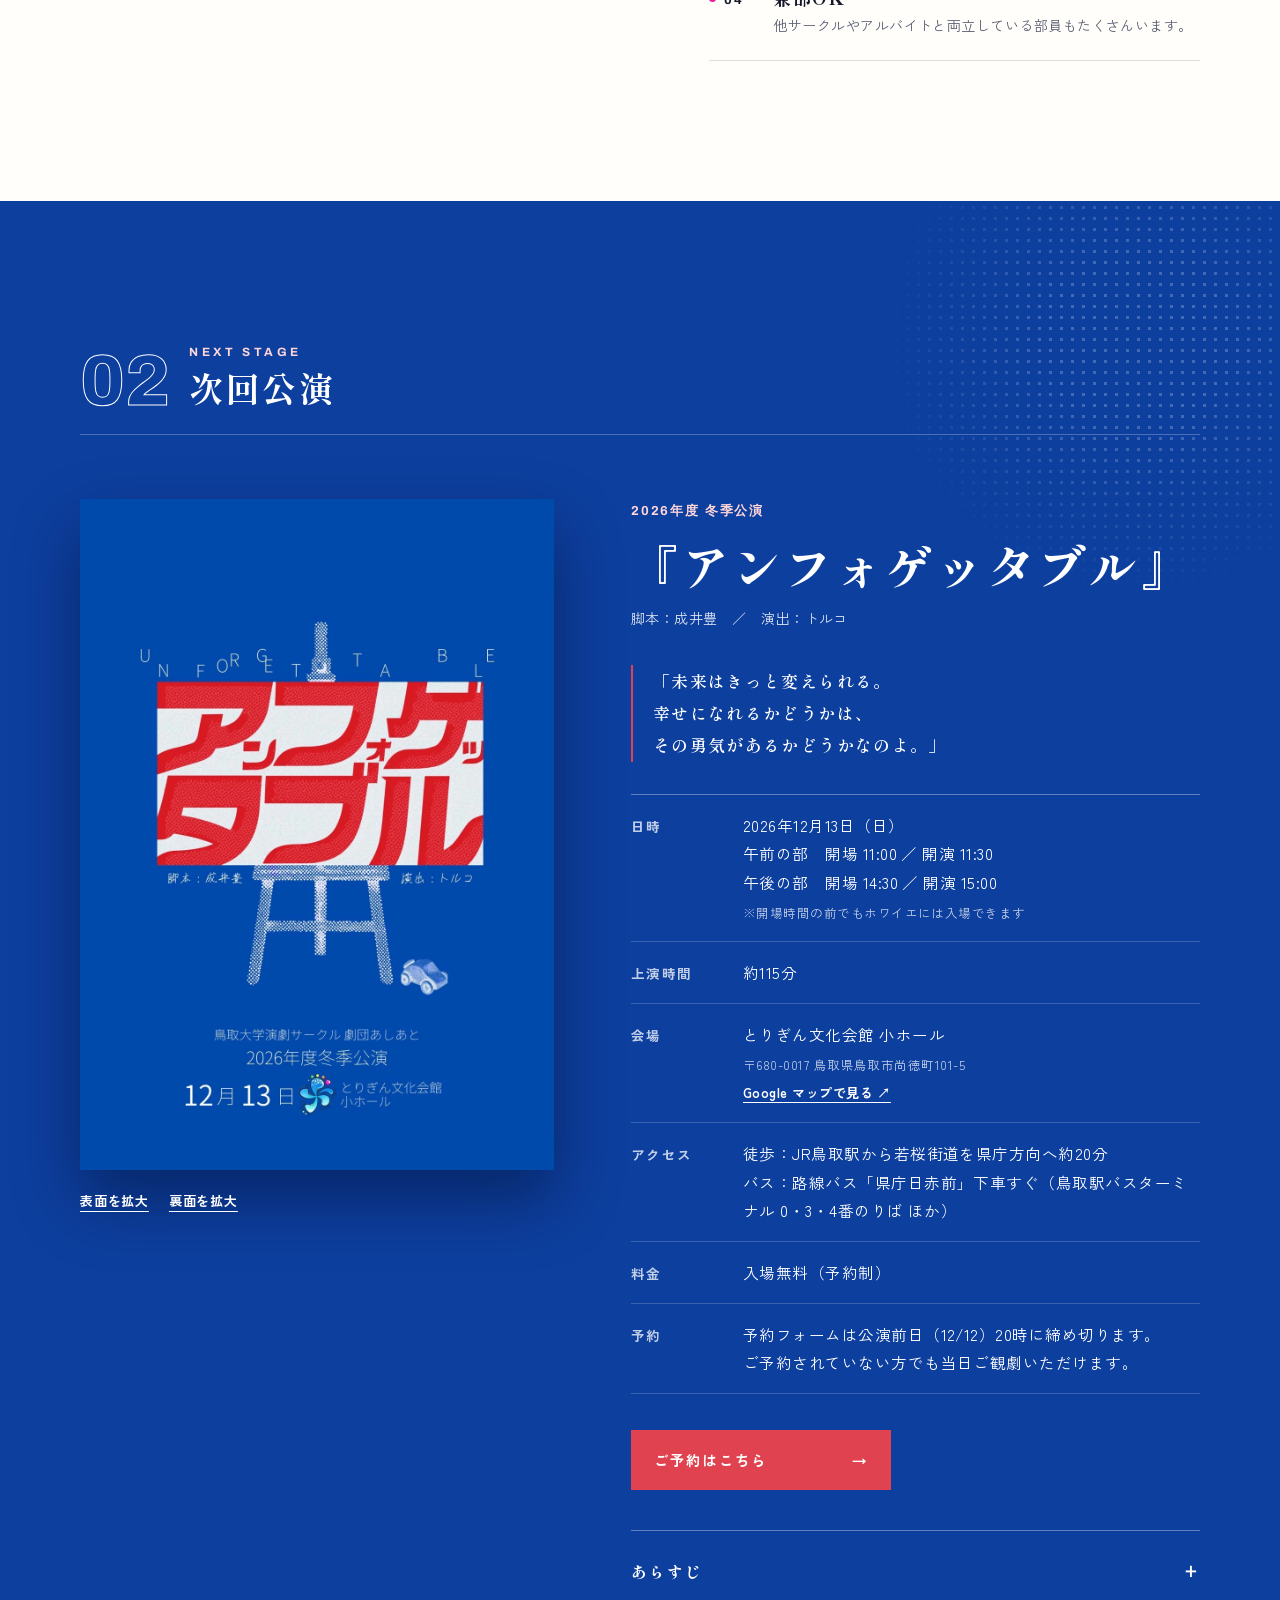
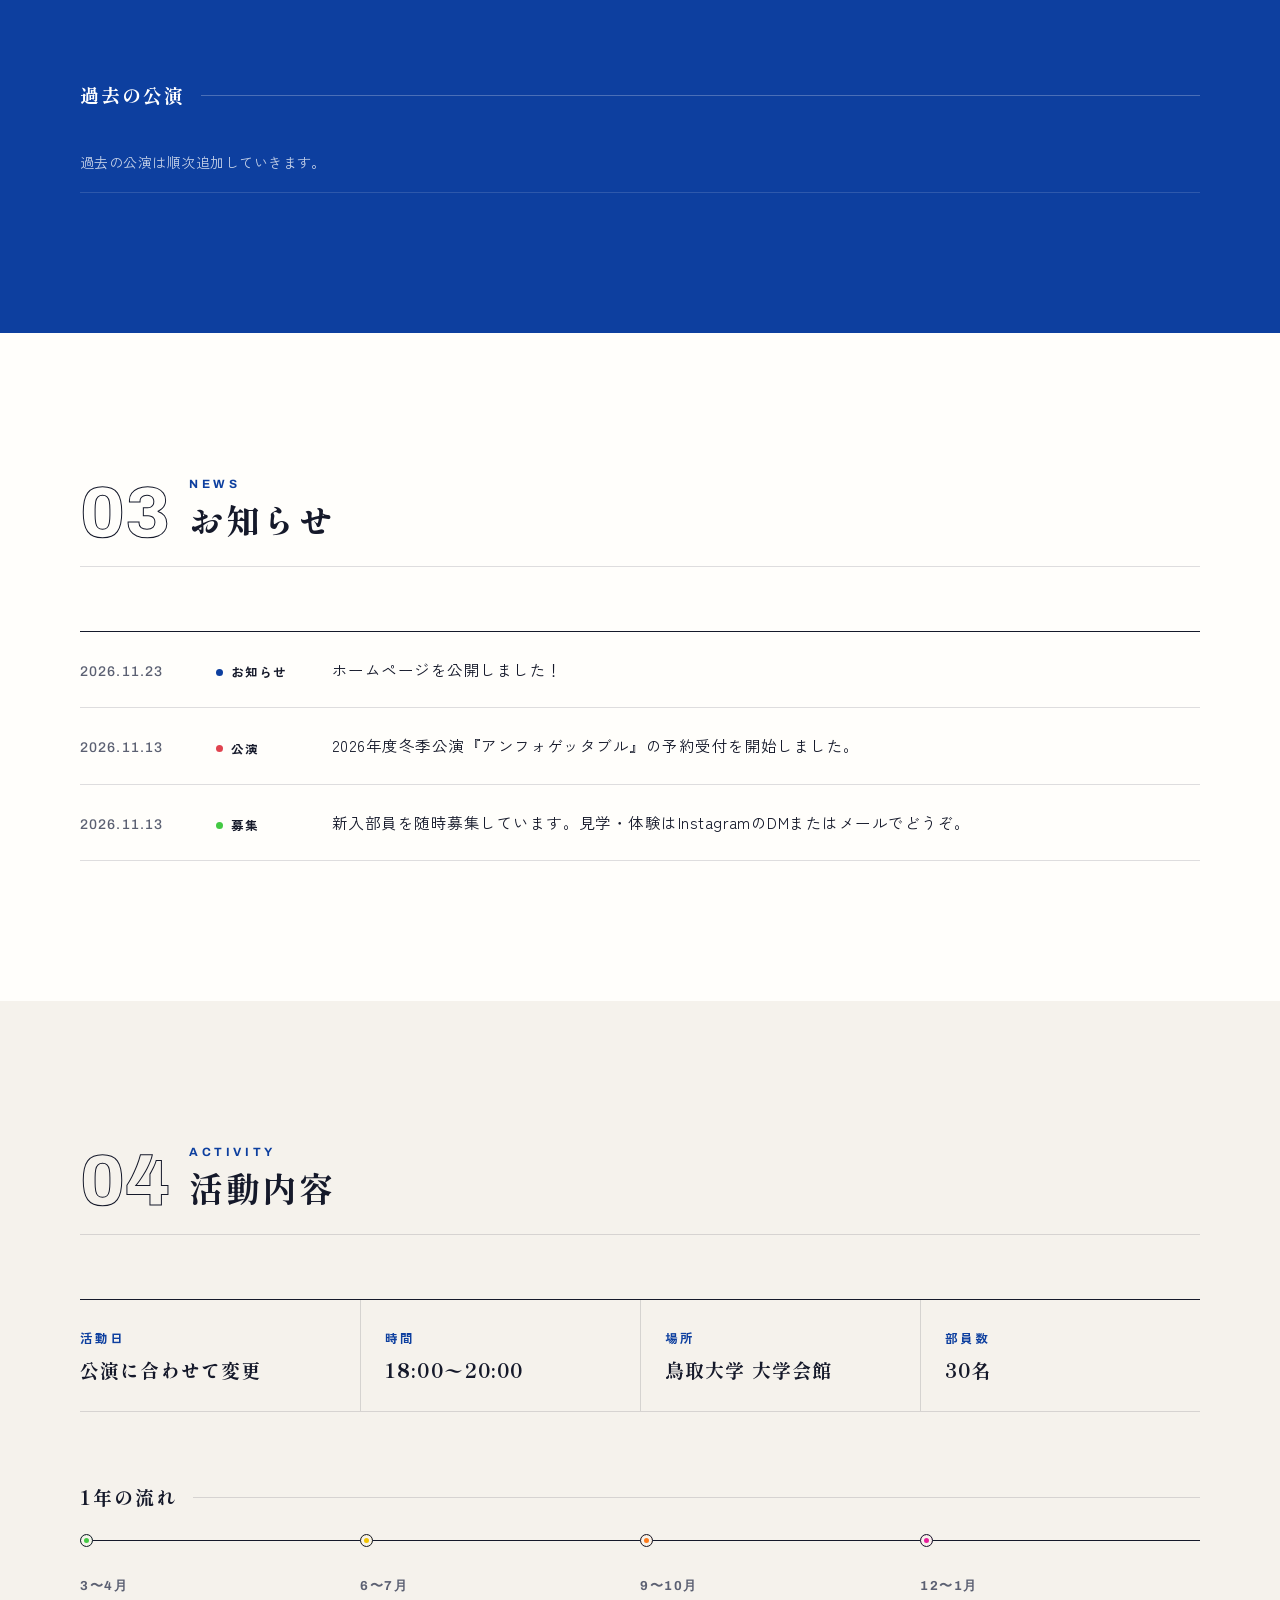
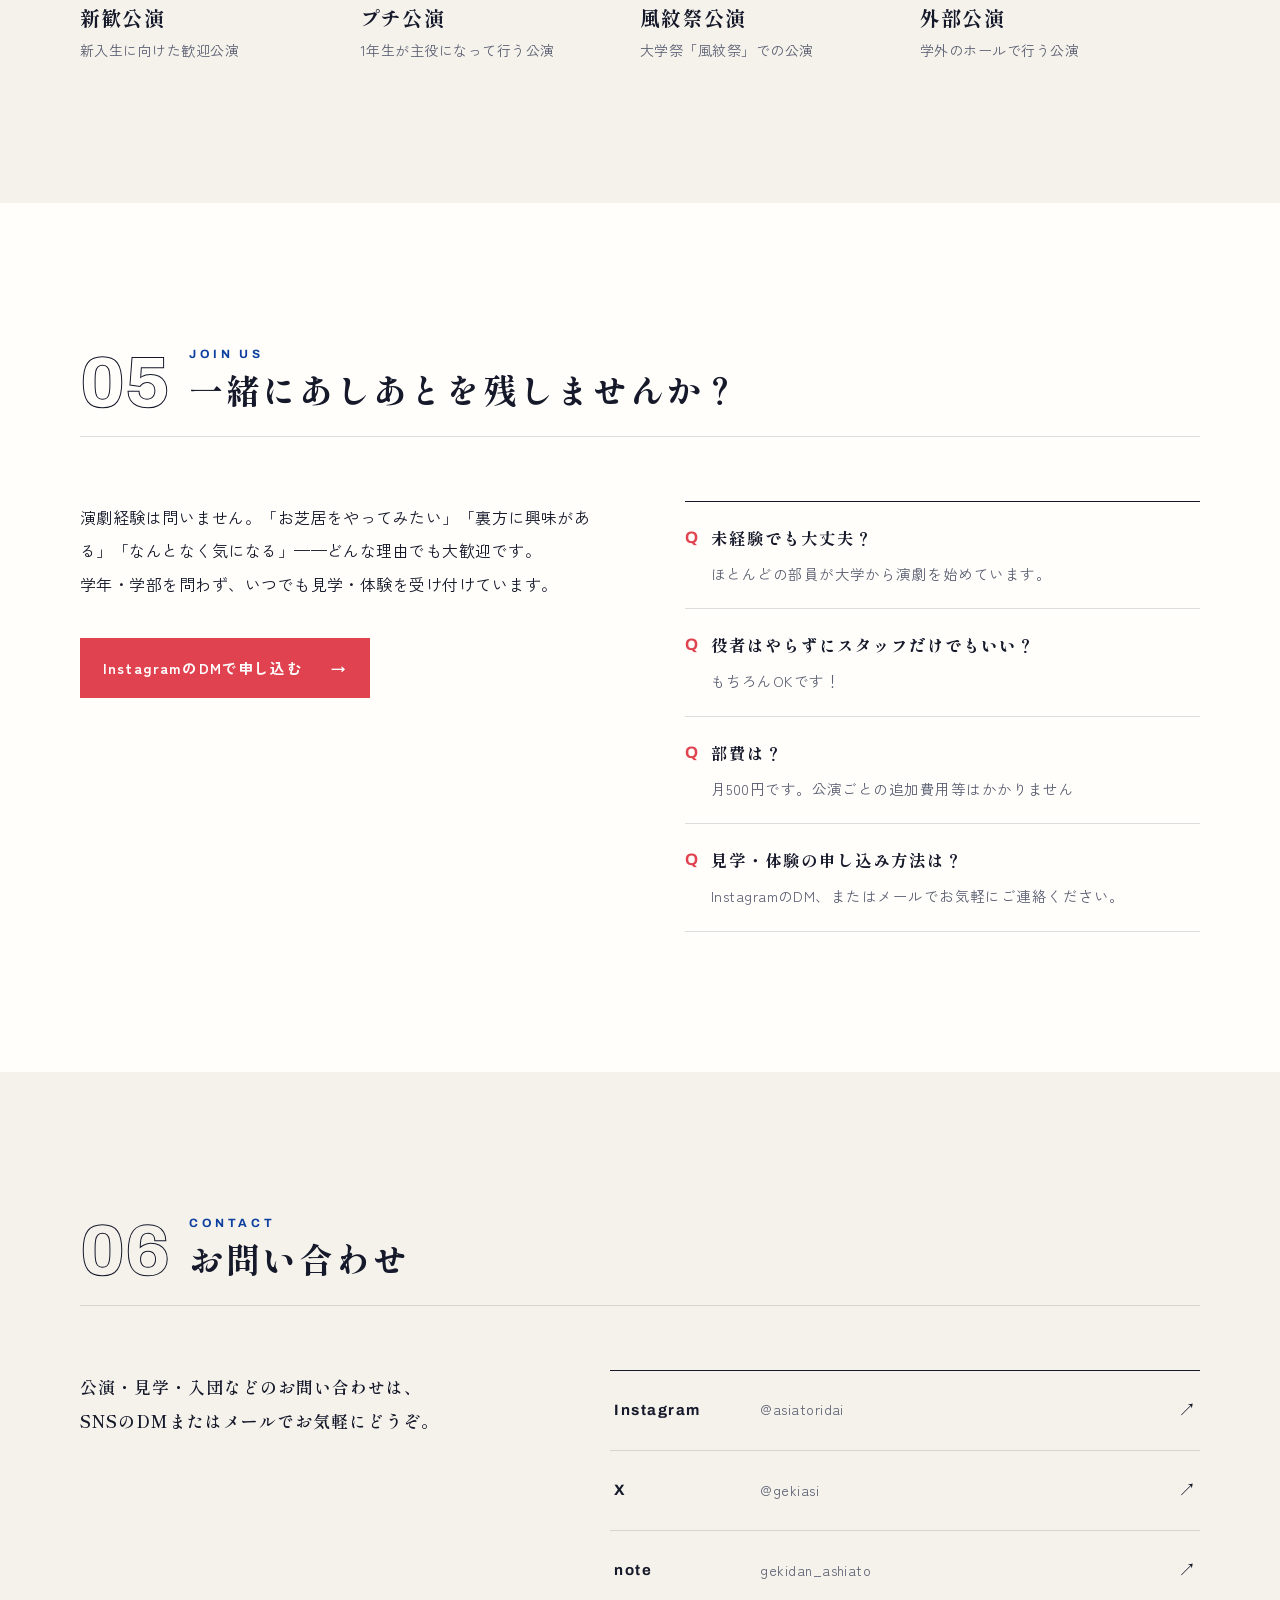
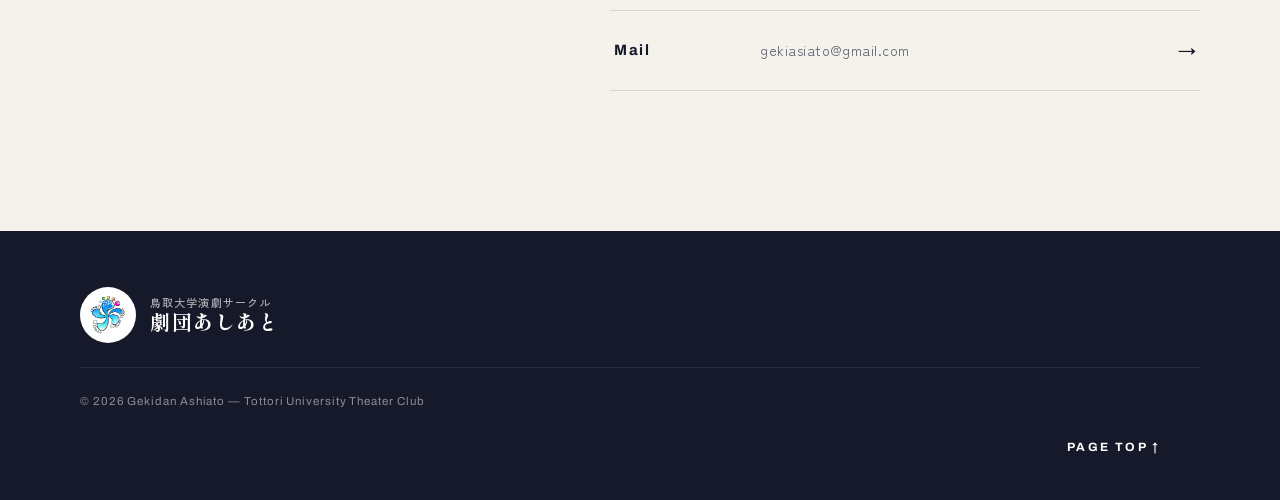
==== commit 17fd43a9: "Update index.html" ====
--- a/index.html
+++ b/index.html
@@ -115,7 +115,7 @@
     <!-- ===== 入団案内 ===== -->
     <section class="section join" id="join">
       <div class="container">
-        <header class="sec-head"><span class="sec-no">05</span><p class="sec-en">Join Us</p><h2>一緒に足あとを<br class="sp">残しませんか？</h2></header>
+        <header class="sec-head"><span class="sec-no">05</span><p class="sec-en">Join Us</p><h2>一緒にあしあとを<br class="sp">残しませんか？</h2></header>
         <div class="join-grid">
           <div class="join-text reveal">
             <p data-bind="join.message"></p>
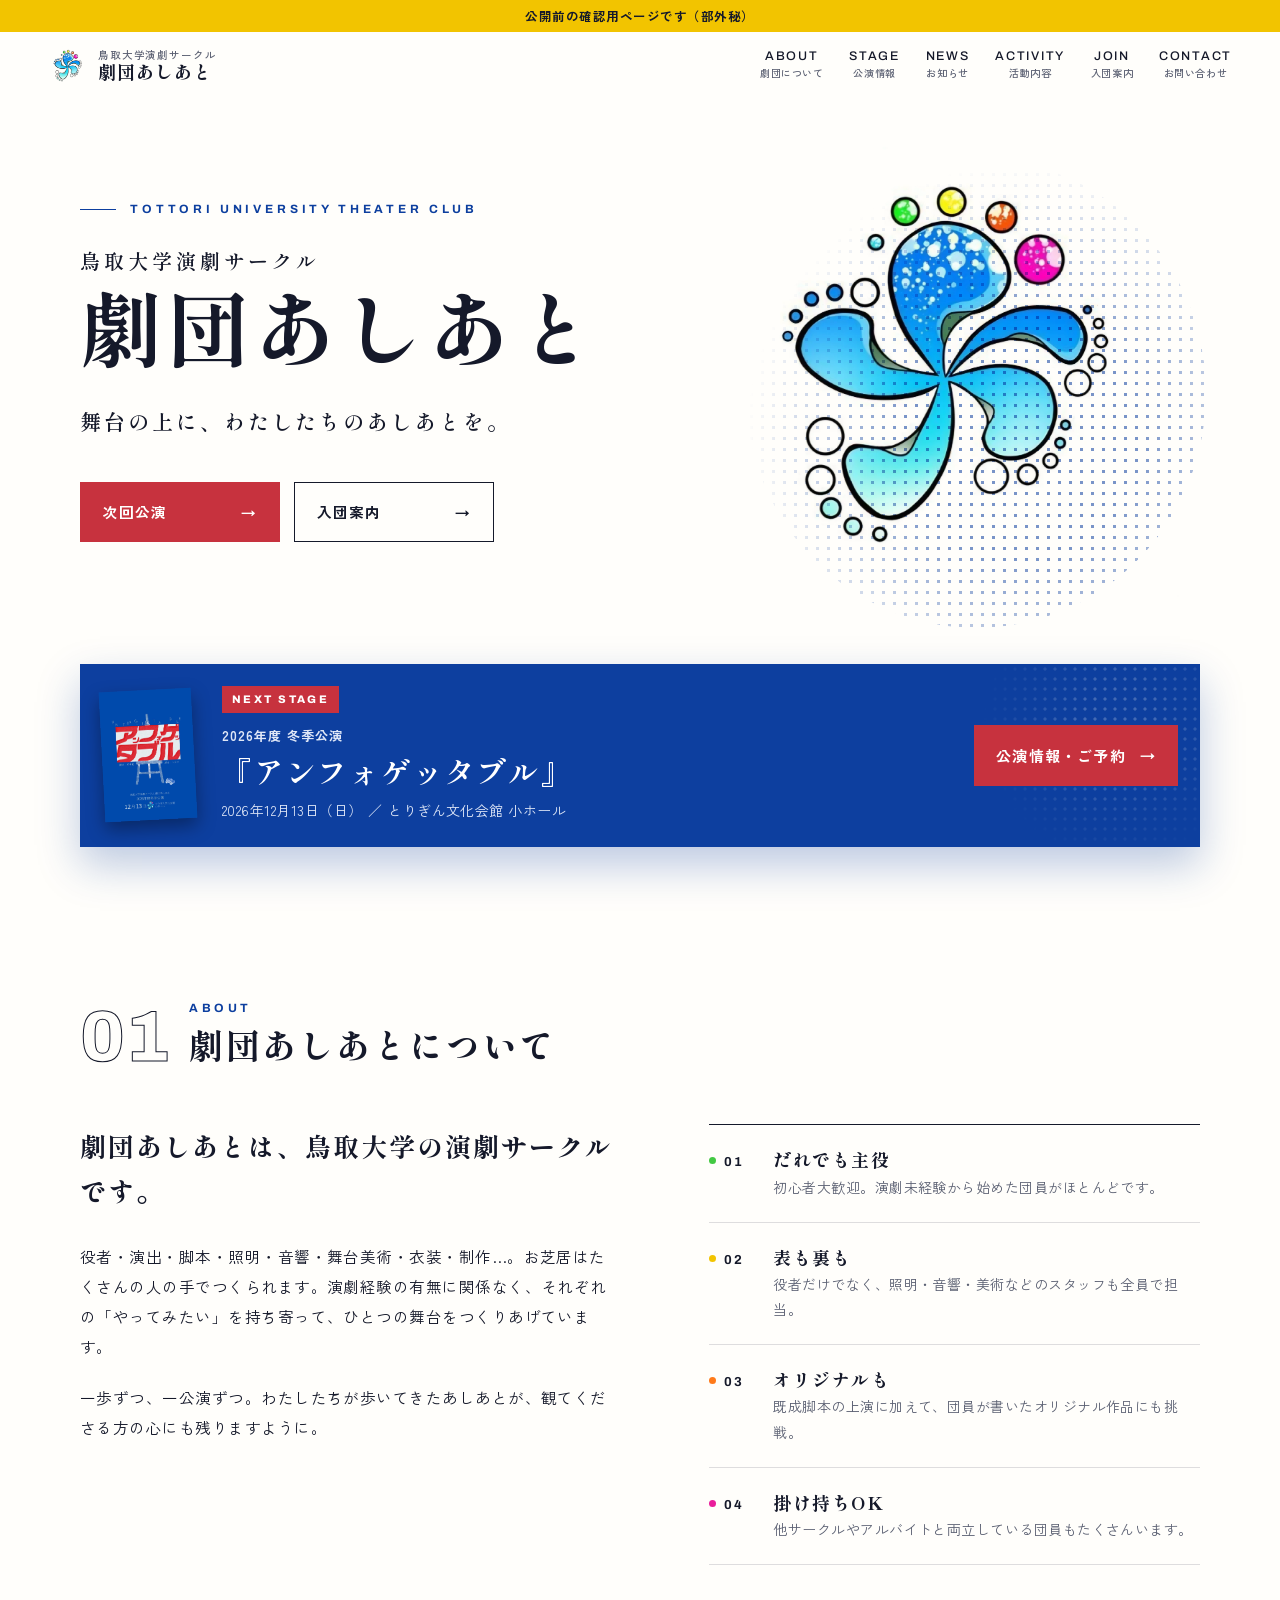
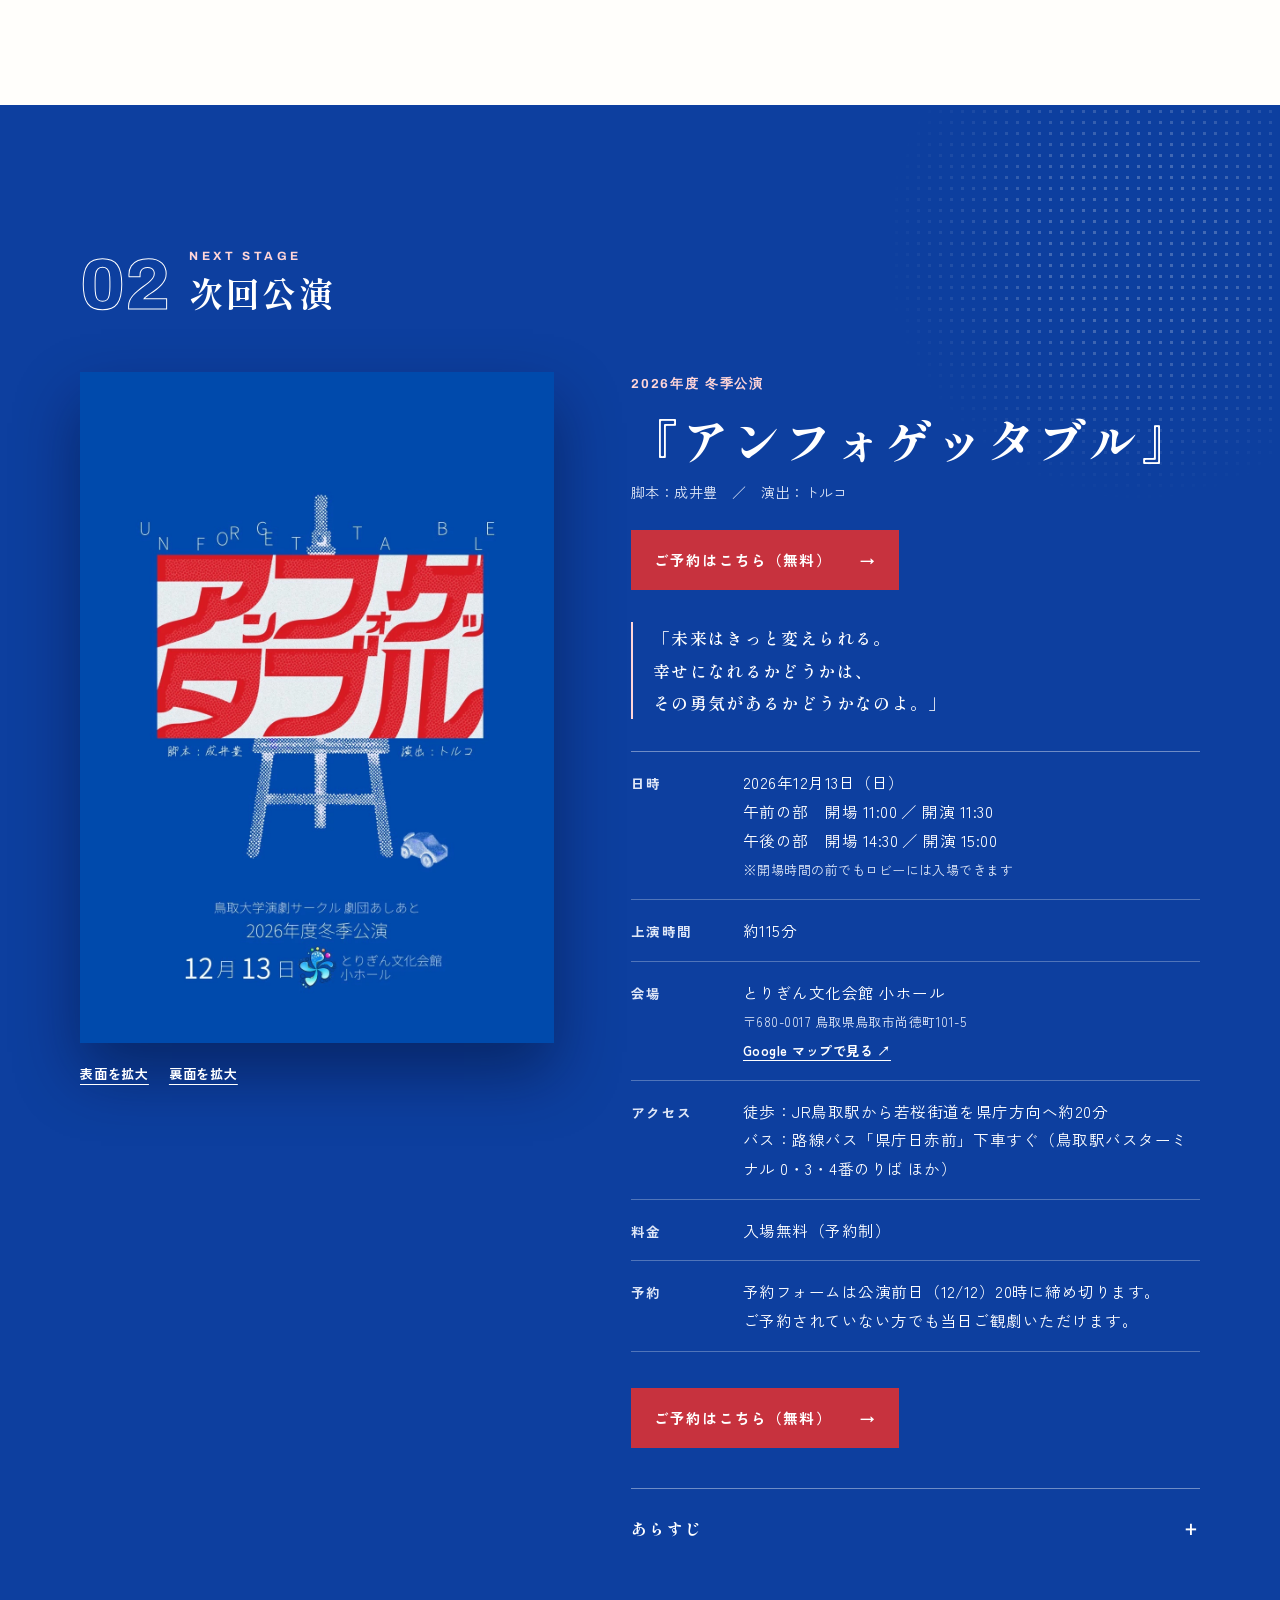
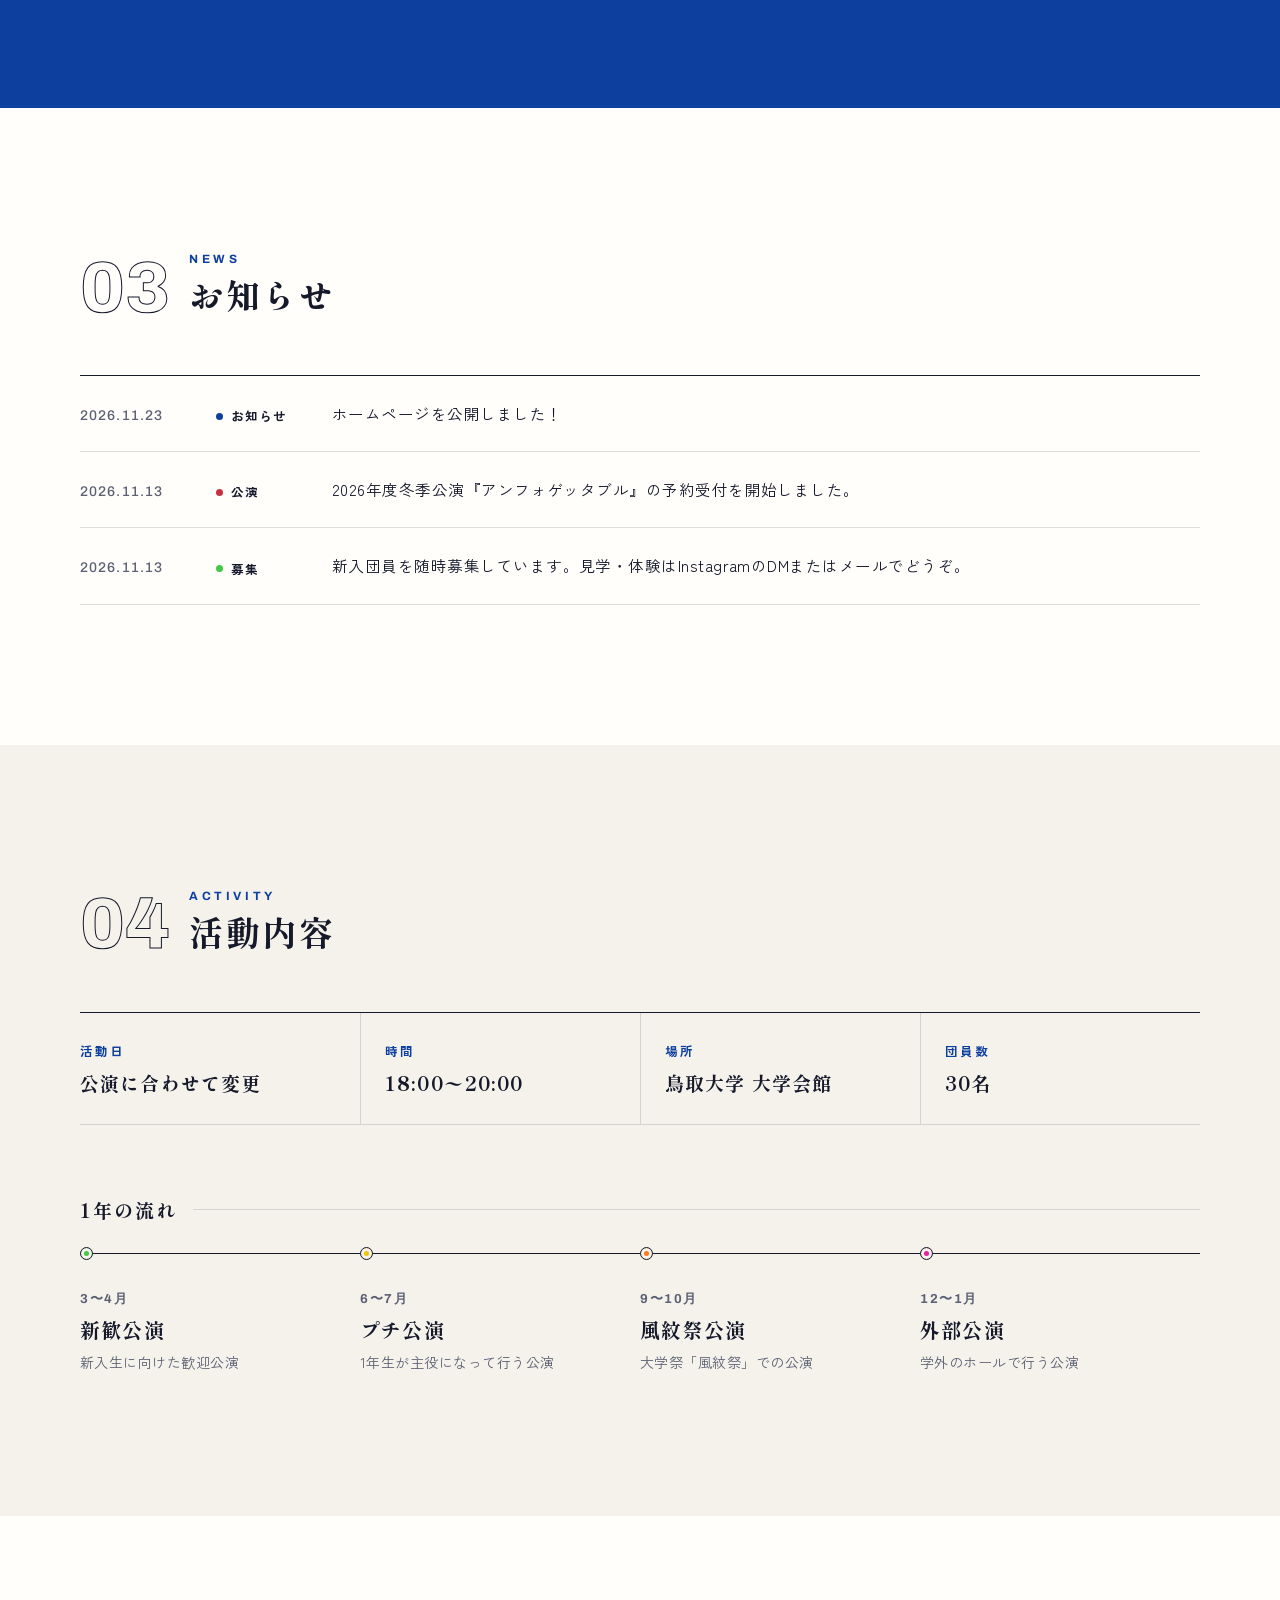
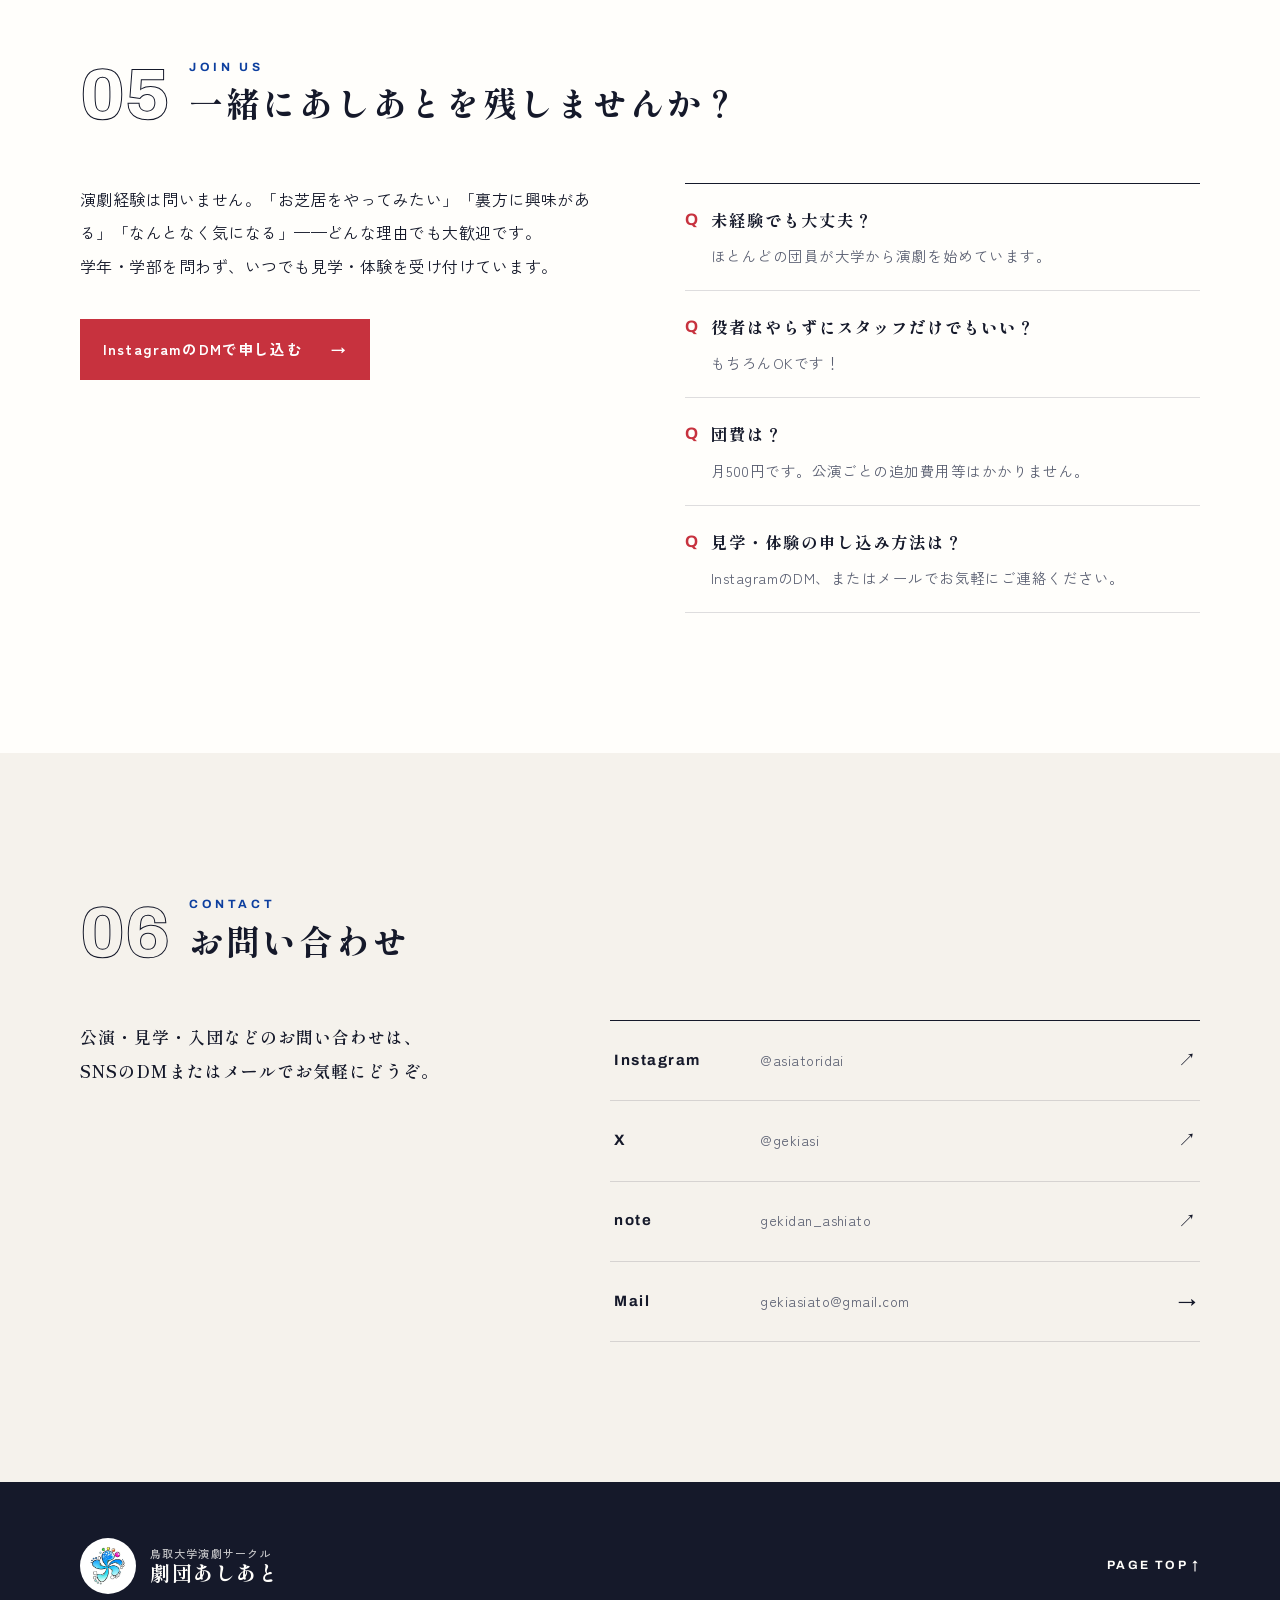
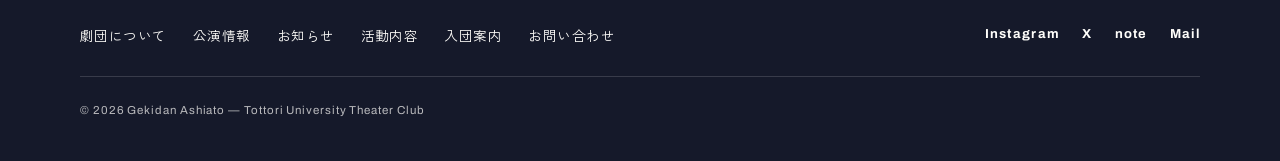
==== commit 812d4ba2: "Add files via upload" ====
--- a/index.html
+++ b/index.html
@@ -4,11 +4,26 @@
   <meta charset="utf-8">
   <meta name="viewport" content="width=device-width, initial-scale=1">
   <title>鳥取大学演劇サークル 劇団あしあと</title>
-  <meta name="description" content="鳥取大学の演劇サークル「劇団あしあと」の公式ホームページです。公演情報・活動紹介・新入部員募集。">
+  <meta name="description" content="鳥取大学の演劇サークル「劇団あしあと」の公式ホームページです。公演情報・活動紹介・新入団員募集。">
+
+  <!-- SNSでシェアされたときの表示（URLが変わったら https://gekiasiato.github.io/ の部分を書き換える） -->
+  <meta property="og:type" content="website">
+  <meta property="og:site_name" content="劇団あしあと">
+  <meta property="og:locale" content="ja_JP">
+  <meta property="og:url" content="https://gekiasiato.github.io/">
   <meta property="og:title" content="鳥取大学演劇サークル 劇団あしあと">
-  <meta property="og:description" content="舞台の上に、わたしたちの足あとを。鳥取大学の演劇サークルです。">
-  <meta property="og:image" content="images/logo.webp">
+  <meta property="og:description" content="舞台の上に、わたしたちのあしあとを。鳥取大学の演劇サークルです。">
+  <meta property="og:image" content="https://gekiasiato.github.io/images/ogp.png">
+  <meta property="og:image:width" content="1200">
+  <meta property="og:image:height" content="630">
+  <meta property="og:image:alt" content="鳥取大学演劇サークル 劇団あしあと">
+  <meta name="twitter:card" content="summary_large_image">
+  <meta name="twitter:site" content="@gekiasi">
+
+  <link rel="icon" href="images/favicon.png" sizes="32x32" type="image/png">
   <link rel="icon" href="images/logo.webp" type="image/webp">
+  <link rel="apple-touch-icon" href="images/apple-touch-icon.png">
+
   <link rel="preconnect" href="https://fonts.googleapis.com">
   <link rel="preconnect" href="https://fonts.gstatic.com" crossorigin>
   <link href="https://fonts.googleapis.com/css2?family=Shippori+Mincho+B1:wght@600;800&family=Zen+Kaku+Gothic+New:wght@400;500;700&family=Archivo:wght@500;700;800&display=swap" rel="stylesheet">
@@ -16,7 +31,8 @@
 </head>
 <body>
   <!--
-    ※ 文章の更新は content.js で行います。このファイルは基本的に触らなくて大丈夫です。
+    ※ 文章・写真の更新は content.js で行います。このファイルは基本的に触らなくて大丈夫です。
+       （各セクションの見出しだけは、このファイルの <h2>〜</h2> を書き換えます）
   -->
 
   <header class="site-header" id="top">
@@ -27,13 +43,13 @@
     <button class="nav-toggle" aria-expanded="false" aria-controls="nav" aria-label="メニューを開く">
       <span></span><span></span>
     </button>
-    <nav class="site-nav" id="nav">
-      <a href="#about">About</a>
-      <a href="#stage">Stage</a>
-      <a href="#news">News</a>
-      <a href="#activity">Activity</a>
-      <a href="#join">Join</a>
-      <a href="#contact">Contact</a>
+    <nav class="site-nav" id="nav" aria-label="メインメニュー">
+      <a href="#about"><span class="en">About</span><span class="ja">劇団について</span></a>
+      <a href="#stage"><span class="en">Stage</span><span class="ja">公演情報</span></a>
+      <a href="#news"><span class="en">News</span><span class="ja">お知らせ</span></a>
+      <a href="#activity"><span class="en">Activity</span><span class="ja">活動内容</span></a>
+      <a href="#join"><span class="en">Join</span><span class="ja">入団案内</span></a>
+      <a href="#contact"><span class="en">Contact</span><span class="ja">お問い合わせ</span></a>
     </nav>
   </header>
 
@@ -49,11 +65,11 @@
           </h1>
           <p class="hero-lead" data-bind="catchCopy"></p>
           <div class="hero-actions">
-            <a href="#stage" class="btn btn-primary">次回公演</a>
+            <a href="#stage" class="btn btn-primary btn-next">次回公演</a>
             <a href="#join" class="btn btn-line">入団案内</a>
           </div>
         </div>
-        <div class="hero-visual" aria-hidden="true">
+        <div class="hero-visual" id="hero-visual" aria-hidden="true">
           <div class="halftone"></div>
           <img src="images/logo.webp" alt="" width="420" height="420">
         </div>
@@ -74,7 +90,7 @@
     </section>
 
     <!-- ===== 劇団について ===== -->
-    <section class="section" id="about">
+    <section class="section section-about" id="about">
       <div class="container">
         <header class="sec-head"><span class="sec-no">01</span><p class="sec-en">About</p><h2>劇団あしあとについて</h2></header>
         <div class="about-grid">
@@ -89,8 +105,10 @@
       <div class="container">
         <header class="sec-head"><span class="sec-no">02</span><p class="sec-en">Next Stage</p><h2>次回公演</h2></header>
         <div id="next-stage"></div>
-        <h3 class="sub-title">過去の公演</h3>
-        <ul class="past-list" id="past-list"></ul>
+        <div id="past" hidden>
+          <h3 class="sub-title">過去の公演</h3>
+          <ul class="past-list" id="past-list"></ul>
+        </div>
       </div>
     </section>
 
@@ -119,7 +137,7 @@
         <div class="join-grid">
           <div class="join-text reveal">
             <p data-bind="join.message"></p>
-            <a href="#contact" class="btn btn-primary" id="join-btn">見学・体験を申し込む</a>
+            <div class="join-actions" id="join-actions"></div>
           </div>
           <dl class="join-faq reveal" id="join-faq"></dl>
         </div>
@@ -144,8 +162,17 @@
         <img src="images/logo.webp" alt="" width="56" height="56">
         <p><small>鳥取大学演劇サークル</small>劇団あしあと</p>
       </div>
+      <a href="#top" class="to-top">Page Top ↑</a>
+      <nav class="footer-nav" aria-label="フッターメニュー">
+        <a href="#about">劇団について</a>
+        <a href="#stage">公演情報</a>
+        <a href="#news">お知らせ</a>
+        <a href="#activity">活動内容</a>
+        <a href="#join">入団案内</a>
+        <a href="#contact">お問い合わせ</a>
+      </nav>
+      <ul class="footer-sns" id="footer-sns" aria-label="SNS"></ul>
       <p class="footer-copy">&copy; <span id="year"></span> Gekidan Ashiato — Tottori University Theater Club</p>
-      <a href="#top" class="to-top">Page Top ↑</a>
     </div>
   </footer>
 
--- a/style.css
+++ b/style.css
@@ -6,12 +6,17 @@
   /* 基本色（冬季公演フライヤーの青と赤をベースにしています） */
   --blue: #0d3f9f;
   --blue-deep: #0a2f78;
-  --red: #e0434f;
+  --red: #c7323e;          /* 白文字とのコントラスト 5.3:1 */
+  --red-deep: #a62834;
   --ink: #15192a;
   --ink-soft: #5b6072;
   --paper: #f5f2ec;
   --white: #fffefb;
   --line: rgba(21, 25, 42, .14);
+  --on-blue: #ffffff;
+  --on-blue-soft: #dfe7f7; /* 青の上の補足文字（コントラスト 7.6:1） */
+  --on-blue-line: rgba(255, 255, 255, .28);
+  --accent-pink: #ffd5d8;
 
   /* ロゴの色（小さなアクセントにだけ使用） */
   --c-green: #43c943;
@@ -44,6 +49,13 @@
 p { margin: 0; }
 .sp { display: none; }
 
+/* タイトルは単語の途中で折り返さない（<wbr> の位置で折り返す） */
+.h1-main, .stage-title, .hn-text strong, .past-name { word-break: keep-all; overflow-wrap: anywhere; }
+
+/* キーボード操作時のフォーカス枠 */
+:focus-visible { outline: 2px solid var(--blue); outline-offset: 3px; }
+.section-stage :focus-visible, .site-footer :focus-visible { outline-color: #fff; }
+
 .container { width: min(1120px, 100% - 40px); margin-inline: auto; }
 
 /* ---------- ボタン ---------- */
@@ -57,10 +69,11 @@
 .btn::after { content: "→"; font-family: var(--latin); transition: transform .25s; }
 .btn:hover::after { transform: translateX(4px); }
 .btn-primary { background: var(--red); color: #fff; }
-.btn-primary:hover { background: #c7323e; }
+.btn-primary:hover { background: var(--red-deep); }
 .btn-line { border-color: var(--ink); }
 .btn-line:hover { background: var(--ink); color: var(--white); }
-.btn-disabled { border-color: currentColor; opacity: .55; cursor: default; }
+.btn-disabled { border: 1px dashed currentColor; cursor: default; }
+.section-stage .btn-disabled { color: var(--on-blue-soft); }
 .btn-disabled::after { content: ""; }
 
 /* ---------- ヘッダー ---------- */
@@ -68,8 +81,8 @@
   position: fixed; inset: 0 0 auto 0; z-index: 50;
   display: flex; align-items: center; justify-content: space-between;
   height: 68px; padding: 0 clamp(20px, 4vw, 48px);
-  background: rgba(255, 254, 251, .92);
-  backdrop-filter: blur(8px);
+  background: var(--white);           /* 不透明にしてロゴの白背景をなじませる */
+  backdrop-filter: blur(8px);         /* スマホメニューの位置の基準にもなっている */
   border-bottom: 1px solid transparent;
   transition: border-color .3s;
 }
@@ -78,20 +91,25 @@
 .brand img { width: 40px; height: 40px; mix-blend-mode: multiply; }
 .brand-text { font-family: var(--serif); font-weight: 800; font-size: 18px; line-height: 1.15; display: flex; flex-direction: column; letter-spacing: .06em; }
 .brand-text small { font-family: var(--sans); font-size: 10.5px; font-weight: 500; color: var(--ink-soft); letter-spacing: .08em; }
-.site-nav { display: flex; gap: clamp(14px, 2.4vw, 34px); align-items: center; }
+
+.site-nav { display: flex; gap: clamp(12px, 2vw, 30px); align-items: center; }
 .site-nav a {
-  font-family: var(--latin); font-weight: 500; font-size: 13px; letter-spacing: .14em; text-transform: uppercase;
-  text-decoration: none; position: relative; padding: 6px 0;
-}
+  display: flex; flex-direction: column; align-items: center; line-height: 1.25;
+  text-decoration: none; position: relative; padding: 6px 0 8px;
+}
+.site-nav .en { font-family: var(--latin); font-weight: 500; font-size: 12.5px; letter-spacing: .14em; text-transform: uppercase; }
+.site-nav .ja { font-size: 10px; font-weight: 500; color: var(--ink-soft); letter-spacing: .06em; margin-top: 2px; }
 .site-nav a::after {
   content: ""; position: absolute; left: 0; right: 0; bottom: 0; height: 1px; background: currentColor;
   transform: scaleX(0); transform-origin: right; transition: transform .3s;
 }
-.site-nav a:hover::after { transform: scaleX(1); transform-origin: left; }
+.site-nav a:hover::after, .site-nav a.is-current::after { transform: scaleX(1); transform-origin: left; }
+.site-nav a.is-current { color: var(--blue); }
+.site-nav a.is-current .ja { color: var(--blue); }
 .nav-toggle { display: none; }
 
 /* ---------- ヒーロー ---------- */
-.hero { position: relative; padding: 140px 0 20px; background: var(--white); overflow: hidden; }
+.hero { position: relative; padding: 140px 0 0; background: var(--white); overflow: hidden; }
 .hero-inner {
   width: min(1120px, 100% - 40px); margin-inline: auto;
   display: grid; grid-template-columns: 1.15fr 1fr; align-items: center; gap: 40px;
@@ -120,33 +138,63 @@
 .hero-visual img { position: relative; width: 100%; mix-blend-mode: multiply; animation: sway 9s ease-in-out infinite; }
 @keyframes sway { 50% { transform: rotate(-6deg); } }
 
+/* トップに写真を入れたとき */
+.has-hero-photo .hero-visual { aspect-ratio: 4 / 5; max-width: 440px; }
+.has-hero-photo .hero-visual::before {
+  content: ""; position: absolute; inset: 8% -7% -7% 8%;
+  background-image: radial-gradient(var(--blue) 1.5px, transparent 1.9px); background-size: 11px 11px; opacity: .45;
+}
+.has-hero-photo .hero-visual img.hero-photo { position: relative; height: 100%; object-fit: cover; mix-blend-mode: normal; animation: none; }
+
 .hero-next {
-  width: min(1120px, 100% - 40px); margin: 56px auto 0;
-  display: flex; align-items: center; gap: 20px;
-  padding: 16px 24px 16px 16px; text-decoration: none;
-  background: var(--blue); color: #fff;
-  transition: background .25s;
-}
-.hero-next:hover { background: var(--blue-deep); }
-.hero-next img { width: 56px; height: 78px; object-fit: cover; flex: none; }
-.hn-text { display: flex; flex-wrap: wrap; align-items: baseline; gap: 4px 22px; flex: 1; }
-.hn-text small { width: 100%; font-family: var(--latin); font-size: 11px; letter-spacing: .2em; text-transform: uppercase; opacity: .75; }
-.hn-text strong { font-family: var(--serif); font-size: 20px; letter-spacing: .06em; }
-.hn-text em { font-style: normal; font-size: 14px; opacity: .9; }
-.hn-arrow { font-family: var(--latin); font-size: 22px; transition: transform .25s; }
-.hero-next:hover .hn-arrow { transform: translateX(5px); }
-
-.footsteps { display: block; width: min(1120px, 100% - 40px); height: auto; margin: 24px auto 0; }
+  position: relative; overflow: hidden;
+  width: min(1120px, 100% - 40px); margin: 64px auto 0;
+  display: flex; align-items: center; gap: 28px;
+  padding: 22px; text-decoration: none;
+  background: var(--blue); color: var(--on-blue);
+  box-shadow: 0 18px 40px rgba(13, 63, 159, .28);
+  transition: transform .3s, box-shadow .3s;
+}
+.hero-next::before {
+  content: ""; position: absolute; right: -60px; top: -80px; width: 280px; height: 280px; border-radius: 50%;
+  background-image: radial-gradient(rgba(255,255,255,.22) 1.4px, transparent 1.8px); background-size: 10px 10px;
+  -webkit-mask-image: radial-gradient(circle, #000 20%, transparent 70%); mask-image: radial-gradient(circle, #000 20%, transparent 70%);
+  pointer-events: none;
+}
+.hero-next:hover { transform: translateY(-3px); box-shadow: 0 24px 50px rgba(13, 63, 159, .36); }
+.hn-thumb { flex: none; width: 92px; transform: rotate(-3deg); box-shadow: 0 8px 18px rgba(0,0,0,.35); }
+.hn-thumb img { width: 100%; aspect-ratio: 210/297; object-fit: cover; }
+.hn-text { position: relative; display: flex; flex-direction: column; gap: 2px; flex: 1; min-width: 0; }
+.hn-label {
+  align-self: flex-start; background: var(--red); color: #fff;
+  font-family: var(--latin); font-weight: 800; font-size: 11px; letter-spacing: .22em; text-transform: uppercase;
+  padding: 3px 10px; margin-bottom: 8px;
+}
+.hn-text small { font-size: 13px; font-weight: 700; letter-spacing: .08em; color: var(--on-blue-soft); }
+.hn-text strong { font-family: var(--serif); font-size: clamp(22px, 2.6vw, 30px); letter-spacing: .06em; line-height: 1.35; }
+.hn-text em { font-style: normal; font-size: 14px; color: var(--on-blue-soft); margin-top: 4px; }
+.hn-sep { margin: 0 .4em; }
+.hn-cta {
+  position: relative; flex: none; display: inline-flex; align-items: center; gap: 14px;
+  background: var(--red); color: #fff; font-weight: 700; font-size: 15px; letter-spacing: .08em;
+  padding: 16px 22px; transition: background .25s;
+}
+.hn-cta span { font-family: var(--latin); transition: transform .25s; }
+.hero-next:hover .hn-cta { background: var(--red-deep); }
+.hero-next:hover .hn-cta span { transform: translateX(4px); }
+
+.footsteps { display: block; width: min(640px, 100% - 40px); height: auto; margin: 10px auto 0; }
 .footsteps .fs { fill: var(--ink); opacity: 0; animation: step 8s infinite; animation-delay: calc(var(--i) * .4s); }
 .footsteps .fs:nth-child(13) { fill: var(--red); }
 @keyframes step { 0% { opacity: 0; } 4%, 55% { opacity: .16; } 72%, 100% { opacity: 0; } }
 
 /* ---------- セクション共通 ---------- */
 .section { padding: clamp(80px, 11vw, 140px) 0; }
+.section-about { padding-top: clamp(48px, 6vw, 80px); }
 .section-paper { background: var(--paper); }
 .sec-head {
   display: grid; grid-template-columns: auto 1fr; column-gap: 18px; align-items: end;
-  padding-bottom: 22px; margin-bottom: clamp(40px, 6vw, 64px); border-bottom: 1px solid var(--line);
+  margin-bottom: clamp(36px, 5vw, 56px);
 }
 .sec-no { grid-row: span 2; font-family: var(--latin); font-weight: 800; font-size: clamp(48px, 6vw, 72px); line-height: .85; color: transparent; -webkit-text-stroke: 1px var(--ink); }
 .section-stage .sec-no { -webkit-text-stroke-color: #fff; }
@@ -162,6 +210,9 @@
 .about-grid { display: grid; grid-template-columns: 1.1fr 1fr; gap: clamp(40px, 7vw, 96px); align-items: start; }
 .about-text .lead { font-family: var(--serif); font-size: clamp(21px, 2.4vw, 26px); font-weight: 800; line-height: 1.7; letter-spacing: .08em; margin-bottom: 28px; }
 .about-text p + p { margin-top: 1.3em; }
+.about-photo { margin: 36px 0 0; }
+.about-photo img { width: 100%; aspect-ratio: 3 / 2; object-fit: cover; }
+.about-photo figcaption { margin-top: 8px; font-size: 12.5px; color: var(--ink-soft); }
 .about-points { list-style: none; padding: 0; margin: 0; border-top: 1px solid var(--ink); }
 .about-points li { display: grid; grid-template-columns: 56px 1fr; gap: 8px; padding: 22px 0; border-bottom: 1px solid var(--line); }
 .about-points .num { font-family: var(--latin); font-weight: 700; font-size: 13px; letter-spacing: .1em; padding-top: 3px; display: flex; align-items: flex-start; gap: 8px; }
@@ -171,7 +222,7 @@
 
 /* ---------- 公演（青のセクション） ---------- */
 .section-stage {
-  position: relative; background: var(--blue); color: #fff; overflow: hidden;
+  position: relative; background: var(--blue); color: var(--on-blue); overflow: hidden;
 }
 .section-stage::before {
   content: ""; position: absolute; right: -120px; top: -120px; width: 520px; height: 520px; border-radius: 50%;
@@ -182,9 +233,8 @@
   pointer-events: none;
 }
 .section-stage .container { position: relative; }
-.section-stage .sec-head { border-bottom-color: rgba(255,255,255,.25); }
-.section-stage .sec-head .sec-en { color: #ffd5d8; }
-.section-stage .sub-title::after { background: rgba(255,255,255,.25); }
+.section-stage .sec-head .sec-en { color: var(--accent-pink); }
+.section-stage .sub-title::after { background: var(--on-blue-line); }
 
 .stage-card { display: grid; grid-template-columns: minmax(0, 5fr) minmax(0, 6fr); gap: clamp(32px, 6vw, 80px); align-items: start; }
 .stage-visual { margin: 0; position: sticky; top: 100px; }
@@ -193,25 +243,26 @@
 .flyer-main:hover img { transform: translateY(-4px); }
 .flyer-links { display: flex; gap: 20px; margin-top: 18px; }
 .flyer-links a { font-size: 13px; font-weight: 700; letter-spacing: .06em; text-underline-offset: 5px; }
-.stage-visual.no-flyer { aspect-ratio: 3/4; display: grid; place-items: center; border: 1px solid rgba(255,255,255,.3); padding: 40px; }
+.stage-visual.no-flyer { aspect-ratio: 3/4; display: grid; place-items: center; border: 1px solid var(--on-blue-line); padding: 40px; }
 .stage-visual.no-flyer img { width: 60%; box-shadow: none; background: #fff; border-radius: 50%; padding: 16px; }
 .stage-visual.no-flyer figcaption { font-family: var(--latin); letter-spacing: .3em; text-transform: uppercase; font-size: 13px; }
 
-.stage-type { font-family: var(--latin); font-weight: 700; font-size: 13px; letter-spacing: .14em; color: #ffd5d8; }
+.stage-type { font-family: var(--latin); font-weight: 700; font-size: 13px; letter-spacing: .14em; color: var(--accent-pink); }
 .stage-title { font-family: var(--serif); font-size: clamp(30px, 4.4vw, 48px); letter-spacing: .06em; margin: 8px 0 6px; }
-.stage-credit { font-size: 14px; opacity: .85; }
+.stage-credit { font-size: 14px; color: var(--on-blue-soft); }
+.stage-cta-top { margin: 24px 0 0; }
 .stage-quote {
-  margin: 32px 0; padding: 0 0 0 20px; border-left: 2px solid var(--red);
+  margin: 32px 0; padding: 0 0 0 20px; border-left: 2px solid var(--accent-pink);
   font-family: var(--serif); font-weight: 600; font-size: 17px; line-height: 1.9; letter-spacing: .08em;
 }
-.stage-info { margin: 0 0 36px; border-top: 1px solid rgba(255,255,255,.35); }
-.stage-info div { display: grid; grid-template-columns: 96px 1fr; gap: 16px; padding: 16px 0; border-bottom: 1px solid rgba(255,255,255,.18); }
-.stage-info dt { font-weight: 700; font-size: 13.5px; letter-spacing: .1em; opacity: .75; padding-top: 2px; }
+.stage-info { margin: 0 0 36px; border-top: 1px solid rgba(255,255,255,.4); }
+.stage-info div { display: grid; grid-template-columns: 96px 1fr; gap: 16px; padding: 16px 0; border-bottom: 1px solid var(--on-blue-line); }
+.stage-info dt { font-weight: 700; font-size: 13.5px; letter-spacing: .1em; color: var(--on-blue-soft); padding-top: 2px; }
 .stage-info dd { margin: 0; line-height: 1.85; }
-.stage-info small { opacity: .75; font-size: 12.5px; }
+.stage-info small { color: var(--on-blue-soft); font-size: 13px; }
 .map-link { font-size: 13px; font-weight: 700; text-underline-offset: 4px; }
-.section-stage .btn-primary { min-width: 260px; }
-.synopsis { margin-top: 40px; border-top: 1px solid rgba(255,255,255,.35); }
+.section-stage .btn-primary, .section-stage .btn-disabled { min-width: 260px; }
+.synopsis { margin-top: 40px; border-top: 1px solid rgba(255,255,255,.4); }
 .synopsis summary {
   cursor: pointer; list-style: none; padding: 18px 0;
   display: flex; justify-content: space-between; align-items: center;
@@ -220,15 +271,17 @@
 .synopsis summary::-webkit-details-marker { display: none; }
 .synopsis summary::after { content: "+"; font-family: var(--latin); font-size: 22px; font-weight: 500; transition: transform .25s; }
 .synopsis[open] summary::after { transform: rotate(45deg); }
-.synopsis p { font-size: 14.5px; line-height: 2.1; opacity: .92; padding-bottom: 8px; }
-.stage-empty { border: 1px solid rgba(255,255,255,.3); padding: 56px 24px; text-align: center; font-family: var(--serif); font-weight: 600; letter-spacing: .08em; }
+.synopsis p { font-size: 14.5px; line-height: 2.1; color: var(--on-blue-soft); padding-bottom: 8px; }
+.stage-empty { border: 1px solid var(--on-blue-line); padding: 56px 24px; text-align: center; font-family: var(--serif); font-weight: 600; letter-spacing: .08em; }
 
 .past-list { list-style: none; padding: 0; margin: 0; }
-.past-list li { display: grid; grid-template-columns: 110px 1fr auto; gap: 18px; align-items: center; padding: 16px 0; border-bottom: 1px solid rgba(255,255,255,.18); }
-.past-date { font-family: var(--latin); font-weight: 500; font-size: 14px; letter-spacing: .08em; opacity: .8; }
+.past-list li { display: grid; grid-template-columns: 110px 1fr auto; gap: 18px; align-items: center; padding: 16px 0; border-bottom: 1px solid var(--on-blue-line); }
+.past-list li.has-photo { grid-template-columns: 96px 110px 1fr auto; }
+.past-photo { width: 96px; aspect-ratio: 3 / 2; object-fit: cover; }
+.past-photo-empty { display: block; background: rgba(255, 255, 255, .08); border: 1px solid var(--on-blue-line); }
+.past-date { font-family: var(--latin); font-weight: 500; font-size: 14px; letter-spacing: .08em; color: var(--on-blue-soft); }
 .past-name { font-family: var(--serif); font-weight: 800; letter-spacing: .06em; }
-.past-tag { font-size: 12px; opacity: .8; }
-.past-list .past-empty { display: block; opacity: .75; font-size: 14px; }
+.past-tag { font-size: 12.5px; color: var(--on-blue-soft); }
 
 /* ---------- お知らせ ---------- */
 .news-list { list-style: none; padding: 0; margin: 0; border-top: 1px solid var(--ink); }
@@ -261,6 +314,7 @@
 /* ---------- 入団案内 ---------- */
 .join-grid { display: grid; grid-template-columns: 1fr 1fr; gap: clamp(40px, 7vw, 96px); align-items: start; }
 .join-text p { font-size: 16px; line-height: 2.1; margin-bottom: 36px; }
+.join-actions { display: flex; flex-wrap: wrap; gap: 12px; }
 .join-faq { margin: 0; border-top: 1px solid var(--ink); }
 .join-faq div { padding: 20px 0; border-bottom: 1px solid var(--line); }
 .join-faq dt { font-family: var(--serif); font-weight: 800; font-size: 16.5px; letter-spacing: .06em; display: flex; gap: 12px; }
@@ -283,13 +337,17 @@
 
 /* ---------- フッター ---------- */
 .site-footer { background: var(--ink); color: var(--white); padding: 56px 0 40px; }
-.footer-inner { width: min(1120px, 100% - 40px); margin-inline: auto; display: grid; grid-template-columns: 1fr auto; gap: 24px 40px; align-items: end; }
-.footer-brand { display: flex; align-items: center; gap: 14px; }
+.footer-inner { width: min(1120px, 100% - 40px); margin-inline: auto; display: grid; grid-template-columns: 1fr auto; gap: 28px 40px; align-items: center; }
+.footer-brand { grid-column: 1; grid-row: 1; display: flex; align-items: center; gap: 14px; }
 .footer-brand img { width: 56px; height: 56px; background: #fff; border-radius: 50%; padding: 4px; }
 .footer-brand p { font-family: var(--serif); font-weight: 800; font-size: 20px; letter-spacing: .08em; display: flex; flex-direction: column; line-height: 1.3; }
-.footer-brand small { font-family: var(--sans); font-weight: 500; font-size: 11px; opacity: .65; letter-spacing: .1em; }
-.to-top { font-family: var(--latin); font-size: 12px; font-weight: 700; letter-spacing: .2em; text-transform: uppercase; text-decoration: none; justify-self: end; }
-.footer-copy { grid-column: 1 / -1; font-family: var(--latin); font-size: 11.5px; letter-spacing: .08em; opacity: .5; border-top: 1px solid rgba(255,255,255,.15); padding-top: 22px; }
+.footer-brand small { font-family: var(--sans); font-weight: 500; font-size: 11px; color: rgba(255,254,251,.75); letter-spacing: .1em; }
+.to-top { grid-column: 2; grid-row: 1; justify-self: end; font-family: var(--latin); font-size: 12px; font-weight: 700; letter-spacing: .2em; text-transform: uppercase; text-decoration: none; }
+.footer-nav { grid-column: 1; display: flex; flex-wrap: wrap; gap: 6px 26px; font-size: 13.5px; }
+.footer-sns { grid-column: 2; justify-self: end; list-style: none; margin: 0; padding: 0; display: flex; gap: 22px; font-family: var(--latin); font-weight: 700; font-size: 13px; letter-spacing: .1em; }
+.footer-nav a, .footer-sns a { text-decoration: none; }
+.footer-nav a:hover, .footer-sns a:hover { text-decoration: underline; text-underline-offset: 4px; }
+.footer-copy { grid-column: 1 / -1; font-family: var(--latin); font-size: 11.5px; letter-spacing: .08em; color: rgba(255,254,251,.7); border-top: 1px solid rgba(255,255,255,.15); padding-top: 22px; }
 
 /* ---------- 確認モードの帯 ---------- */
 .preview-bar {
@@ -299,7 +357,6 @@
   white-space: nowrap; overflow: hidden; text-overflow: ellipsis;
 }
 .is-preview .site-header { top: 32px; }
-.is-preview .site-nav { top: 100px; }
 .is-preview { scroll-padding-top: 104px; }
 
 /* ---------- ふわっと表示 ---------- */
@@ -321,20 +378,33 @@
   .nav-toggle span { display: block; height: 1.5px; background: var(--ink); transition: transform .3s; }
   .nav-toggle[aria-expanded="true"] span:nth-child(1) { transform: translateY(4.25px) rotate(30deg); }
   .nav-toggle[aria-expanded="true"] span:nth-child(2) { transform: translateY(-4.25px) rotate(-30deg); }
+  /* ヘッダー（backdrop-filter）が基準になるので、top はヘッダーの高さだけでよい */
   .site-nav {
     position: fixed; inset: 68px 0 auto 0; flex-direction: column; align-items: stretch; gap: 0;
     background: var(--white); padding: 8px 20px 24px; border-bottom: 1px solid var(--line);
     transform: translateY(-130%); transition: transform .4s; z-index: -1;
   }
   .site-nav.open { transform: none; }
-  .site-nav a { padding: 16px 0; font-size: 15px; border-bottom: 1px solid var(--line); }
-  .site-nav a::after { display: none; }
+  .site-nav a { flex-direction: row; align-items: baseline; gap: 14px; padding: 15px 0 15px 14px; border-bottom: 1px solid var(--line); }
+  .site-nav .en { font-size: 15px; }
+  .site-nav .ja { font-size: 12.5px; margin: 0; }
+  .site-nav a::after { left: 0; right: auto; top: 50%; bottom: auto; width: 4px; height: 4px; border-radius: 50%; transform: translateY(-50%) scale(0); }
+  .site-nav a.is-current::after { transform: translateY(-50%) scale(1); }
 
   .hero { padding-top: 110px; }
-  .hero-inner { grid-template-columns: 1fr; gap: 8px; }
-  .hero-visual { max-width: 300px; grid-row: 1; justify-self: end; margin-right: -10px; margin-bottom: -40px; }
+  .hero-inner { grid-template-columns: 1fr; gap: 8px; position: relative; }
+  /* スマホ・タブレットでは文字を主役にし、ロゴは右上に薄く敷く */
+  .hero-copy { position: relative; z-index: 1; }
+  .hero-visual { position: absolute; top: -30px; right: -50px; width: 240px; max-width: none; opacity: .18; pointer-events: none; }
+  .hero-visual img { animation: none; }
+  /* 写真のときは隠さず、文字の下に大きく出す */
+  .has-hero-photo .hero-visual { position: relative; top: auto; right: auto; width: 100%; max-width: 560px; opacity: 1; aspect-ratio: 4 / 3; margin-top: 28px; pointer-events: auto; }
+  .has-hero-photo .hero-visual::before { inset: 6% -10px -10px 6%; }
+
   .about-grid, .stage-card, .join-grid, .contact-wrap { grid-template-columns: 1fr; }
-  .stage-visual { position: static; max-width: 420px; }
+  /* 公演：スマホでは情報と予約ボタンを先に、フライヤーは後ろへ */
+  .stage-body { order: 1; }
+  .stage-visual { order: 2; position: static; max-width: 300px; }
   .activity-basic { grid-template-columns: 1fr 1fr; }
   .activity-basic div:nth-child(3) { border-left: 0; padding-left: 0; }
   .activity-basic div:nth-child(n+3) { border-top: 1px solid var(--line); }
@@ -342,27 +412,37 @@
   .timeline::before { display: none; }
   .timeline li { border-top: 1px solid var(--ink); padding-top: 26px; }
   .timeline li::before { top: -7px; }
+  .footer-nav, .footer-sns { grid-column: 1 / -1; justify-self: start; }
 }
 @media (max-width: 560px) {
   body { font-size: 15px; }
   .sp { display: inline; }
-  .hero-visual { max-width: 220px; margin-bottom: 0; }
+  .hero-visual { width: 176px; top: -64px; right: -78px; opacity: .15; }
   .hero-kicker { font-size: 10.5px; letter-spacing: .22em; gap: 10px; margin-bottom: 18px; }
   .hero-kicker::before { width: 20px; }
+  .hero-lead { margin: 22px 0 30px; }
   .hero-actions .btn { flex: 1; min-width: 0; }
-  .hero-next { gap: 14px; padding: 12px 16px 12px 12px; }
-  .hn-text strong { font-size: 17px; }
+  .has-next .hero-actions .btn-next { display: none; }  /* 下の「Next Stage」帯と行き先が同じなので隠す */
+  .hero-next { margin-top: 32px; flex-wrap: wrap; gap: 16px 18px; padding: 18px; }
+  .hn-thumb { width: 78px; }
+  .hn-text strong { font-size: 21px; }
+  .hn-text em { font-size: 13px; }
+  .hn-sep { display: none; }
+  .hn-place { display: block; }
+  .hn-cta { width: 100%; justify-content: space-between; padding: 15px 18px; }
   .sec-head { column-gap: 14px; }
   .stage-info div { grid-template-columns: 1fr; gap: 2px; }
-  .section-stage .btn-primary, .join-text .btn { width: 100%; }
+  .section-stage .btn-primary, .section-stage .btn-disabled, .join-actions .btn { width: 100%; min-width: 0; }
   .past-list li { grid-template-columns: 1fr auto; gap: 2px 12px; }
-  .past-date { grid-column: 1 / -1; }
+  .past-list li.has-photo { grid-template-columns: 84px 1fr auto; }
+  .past-list li.has-photo .past-photo { grid-row: span 2; width: 84px; }
+  .past-list li:not(.has-photo) .past-date { grid-column: 1 / -1; }
+  .past-list li.has-photo .past-date { grid-column: 2 / -1; }
   .news-list li { grid-template-columns: auto 1fr; gap: 4px 16px; }
   .news-list p { grid-column: 1 / -1; }
   .activity-basic dd { font-size: 17px; }
   .activity-basic div { padding: 20px 14px; }
   .timeline { grid-template-columns: 1fr; }
   .contact-list a { grid-template-columns: 90px 1fr auto; }
-  .footer-inner { grid-template-columns: 1fr; }
-  .to-top { justify-self: start; }
-}
+  .footer-brand p { font-size: 18px; }
+}
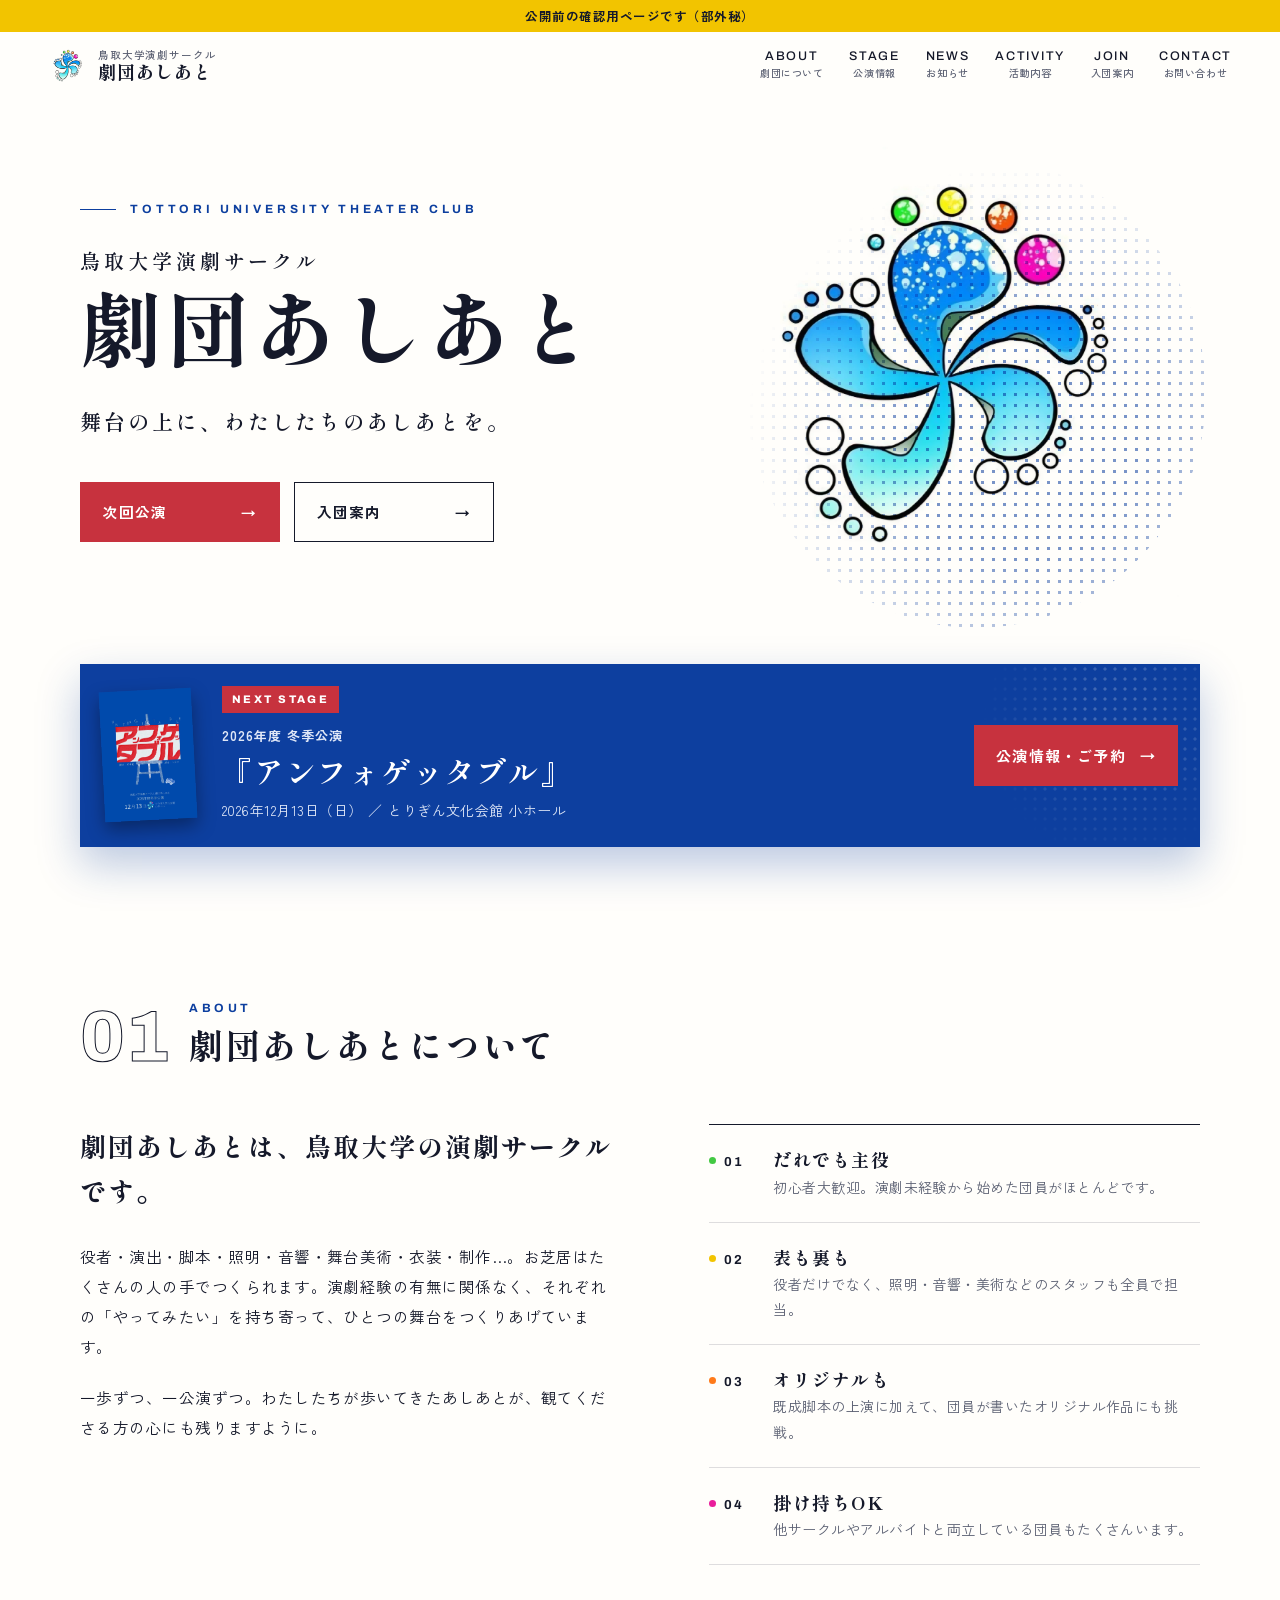
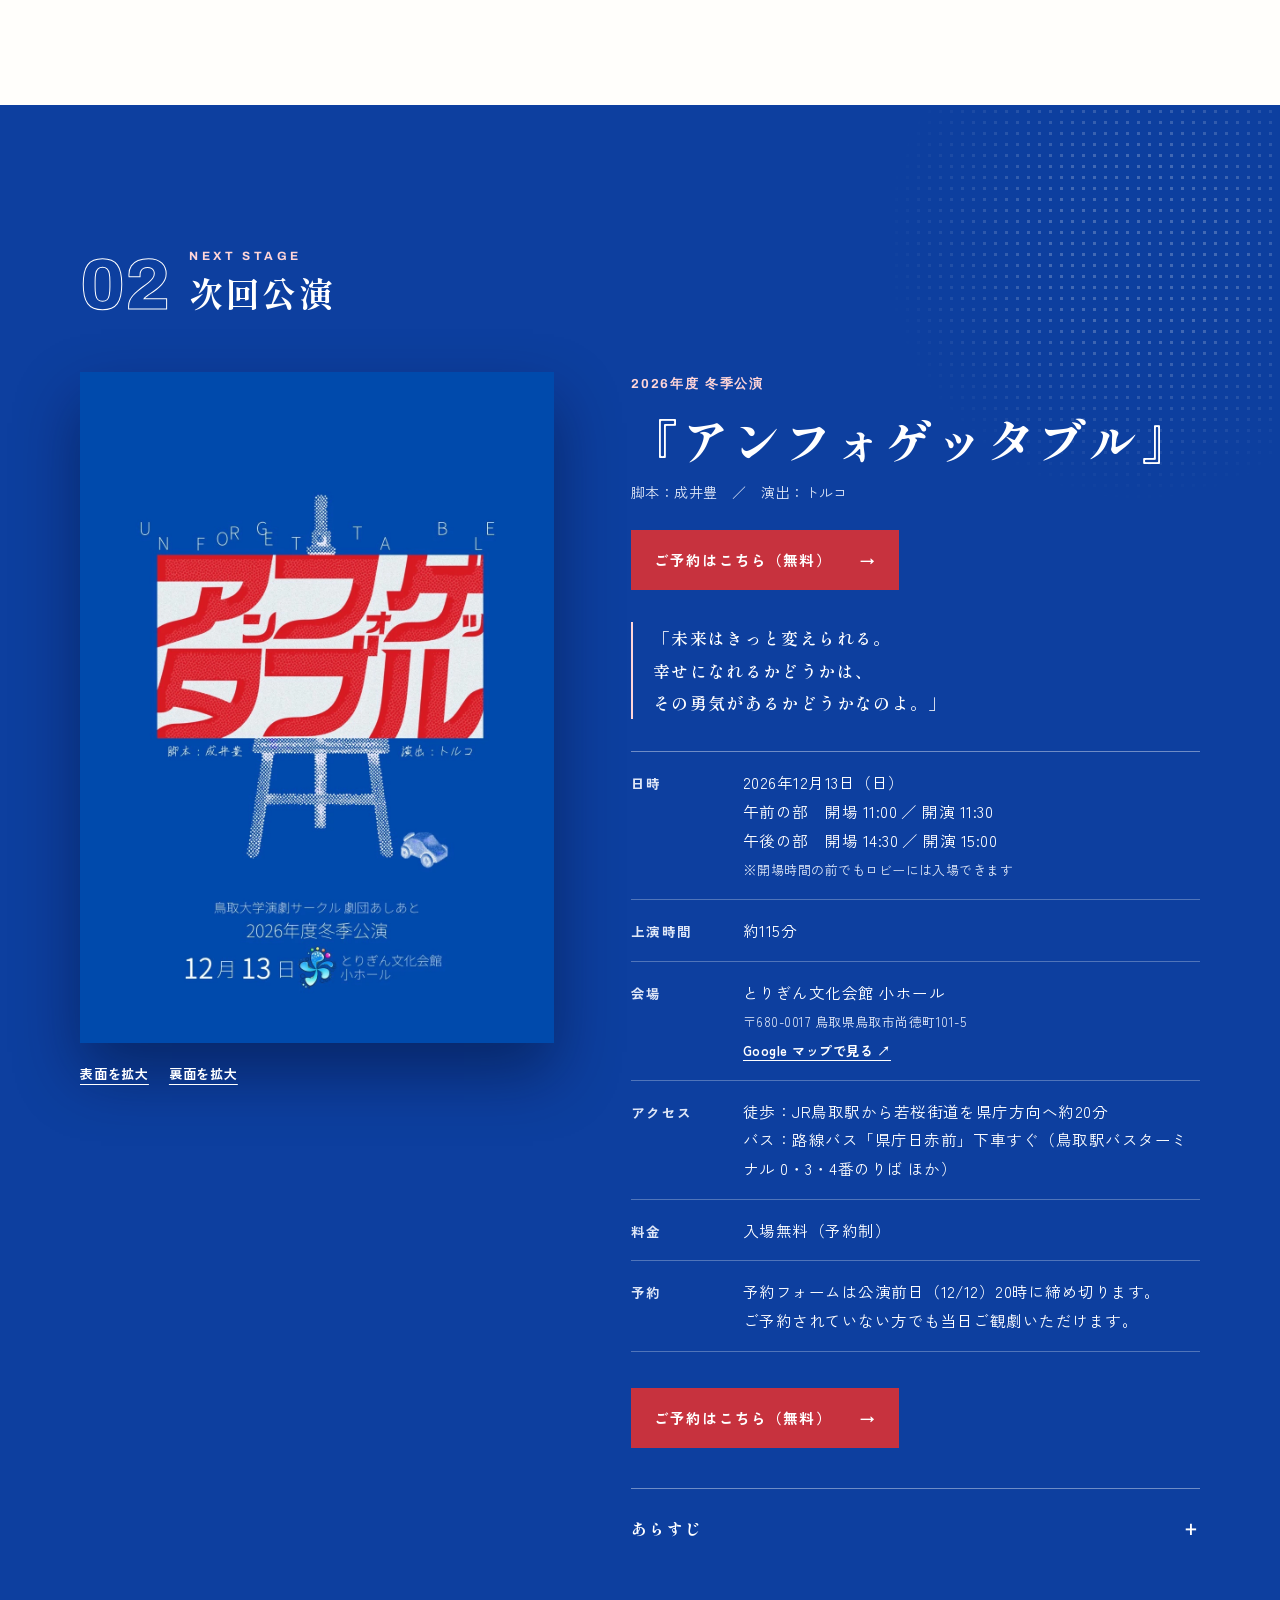
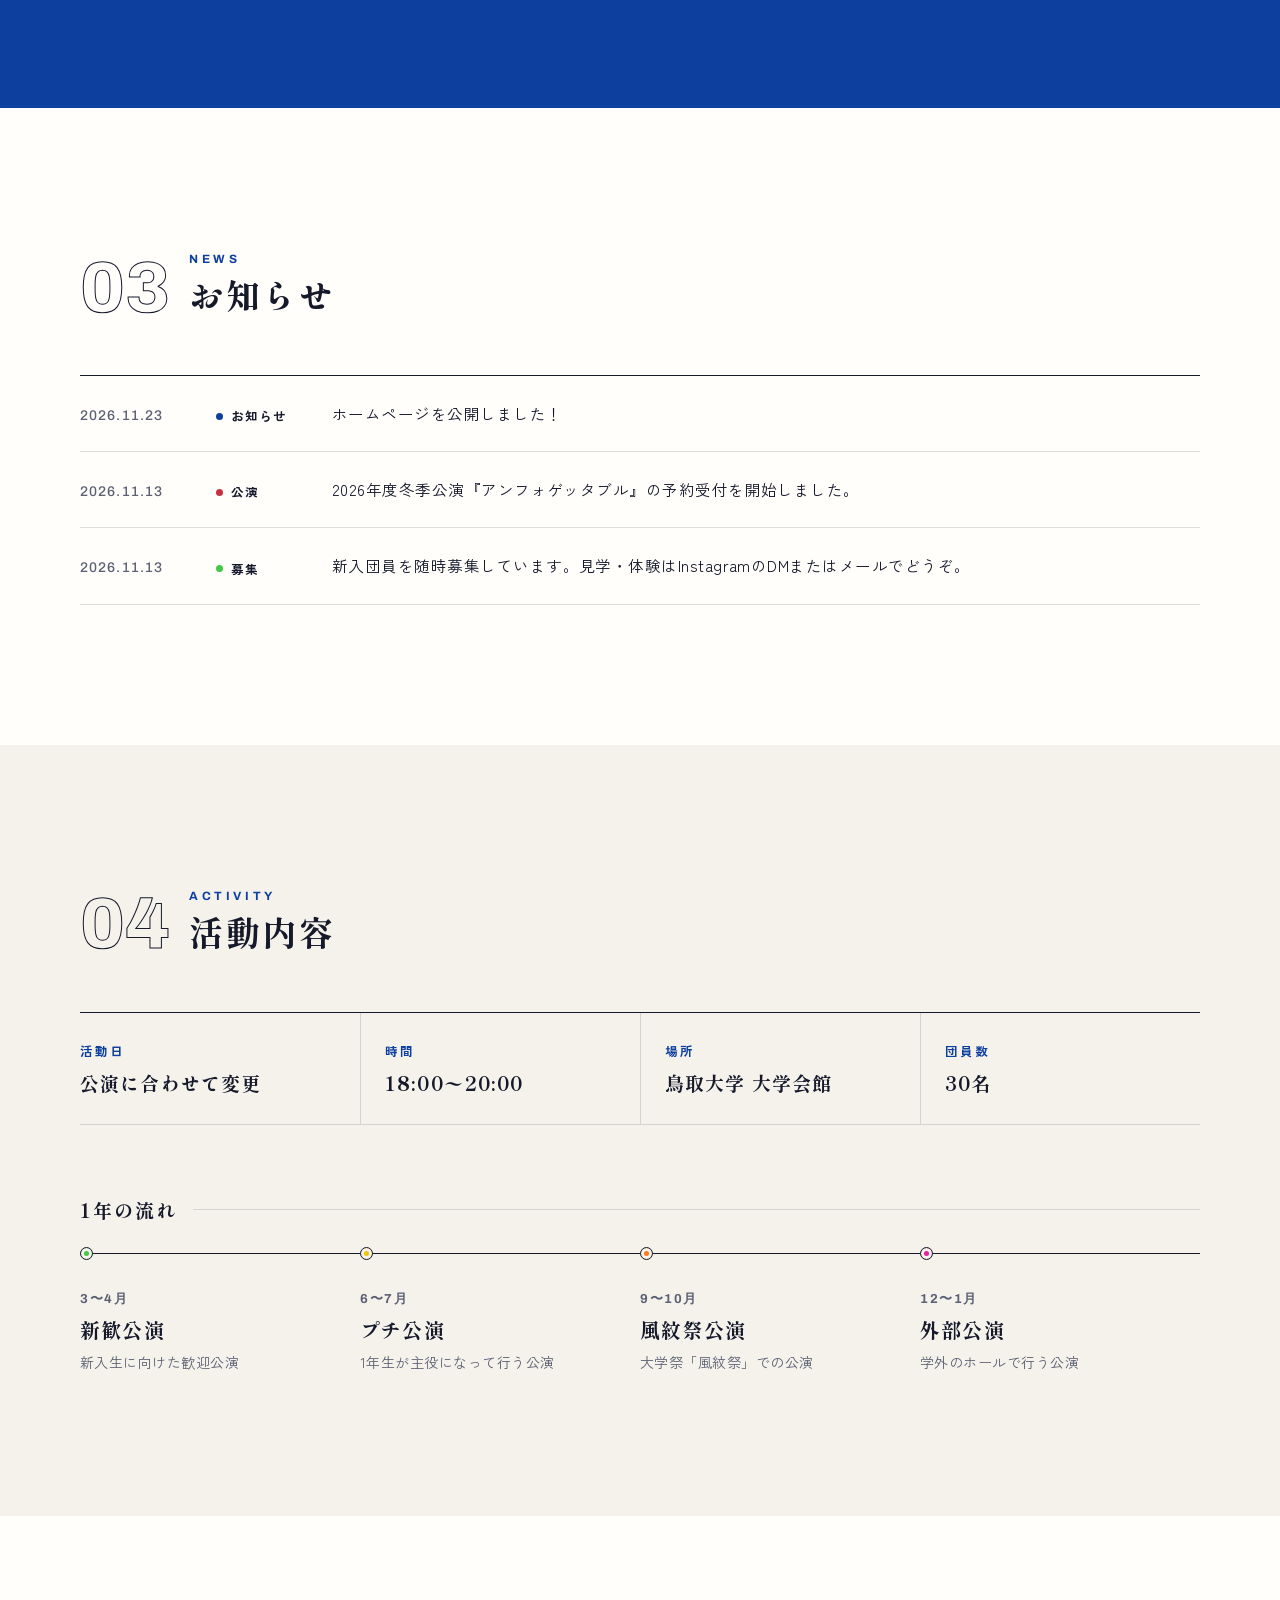
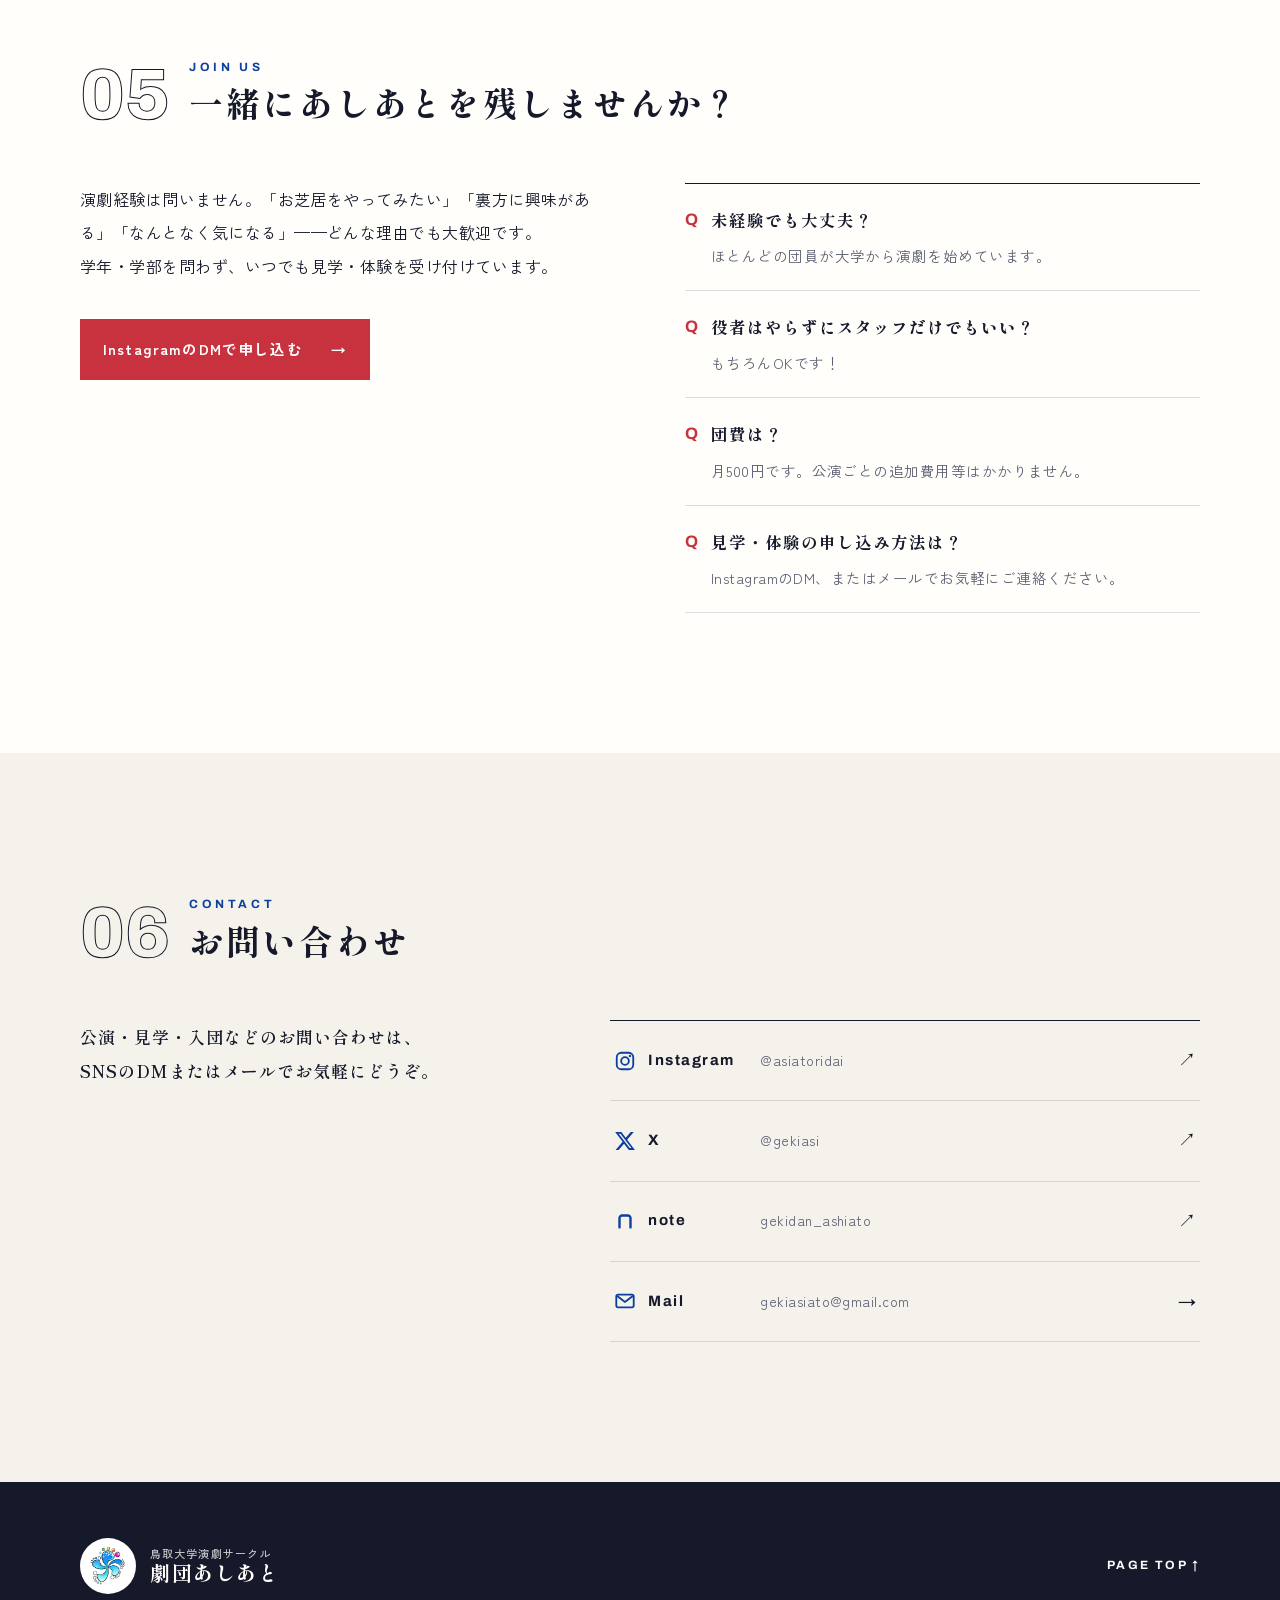
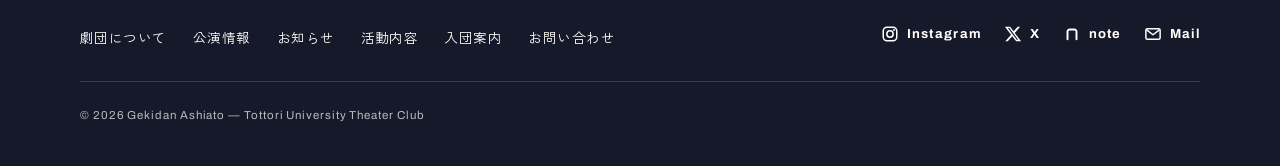
==== commit 80692d81: "Add files via upload" ====
--- a/index.html
+++ b/index.html
@@ -27,7 +27,9 @@
   <link rel="preconnect" href="https://fonts.googleapis.com">
   <link rel="preconnect" href="https://fonts.gstatic.com" crossorigin>
   <link href="https://fonts.googleapis.com/css2?family=Shippori+Mincho+B1:wght@600;800&family=Zen+Kaku+Gothic+New:wght@400;500;700&family=Archivo:wght@500;700;800&display=swap" rel="stylesheet">
-  <link rel="stylesheet" href="style.css">
+  <!-- style.css / script.js を書き換えたら、このファイル内3か所の ?v=〇〇〇〇 を同じ新しい日付に変える
+       （見る人のブラウザに古いデザインが残るのを防ぐため。content.js だけの更新なら変えなくてOK） -->
+  <link rel="stylesheet" href="style.css?v=20261124">
 </head>
 <body>
   <!--
@@ -35,7 +37,8 @@
        （各セクションの見出しだけは、このファイルの <h2>〜</h2> を書き換えます）
   -->
 
-  <header class="site-header" id="top">
+  <!-- ※ id="top" はどこにも付けない（付けると「Page Top」が効かなくなる。#top だけでページ先頭に戻る） -->
+  <header class="site-header">
     <a href="#top" class="brand">
       <img src="images/logo.webp" alt="" width="40" height="40">
       <span class="brand-text"><small>鳥取大学演劇サークル</small>劇団あしあと</span>
@@ -176,7 +179,7 @@
     </div>
   </footer>
 
-  <script src="content.js"></script>
-  <script src="script.js"></script>
+  <script src="content.js?v=20261124"></script>
+  <script src="script.js?v=20261124"></script>
 </body>
 </html>
--- a/style.css
+++ b/style.css
@@ -331,7 +331,9 @@
   transition: background .25s, padding .25s;
 }
 .contact-list a:hover { background: var(--white); padding-left: 14px; padding-right: 14px; }
-.ct-name { font-family: var(--latin); font-weight: 700; font-size: 15px; letter-spacing: .1em; }
+.ct-name { font-family: var(--latin); font-weight: 700; font-size: 15px; letter-spacing: .1em; display: inline-flex; align-items: center; gap: 12px; }
+.sns-icon { width: 22px; height: 22px; flex: none; display: block; }
+.ct-name .sns-icon { color: var(--blue); }
 .ct-id { font-size: 14px; color: var(--ink-soft); word-break: break-all; }
 .ct-arrow { font-family: var(--latin); font-size: 18px; }
 
@@ -346,6 +348,8 @@
 .footer-nav { grid-column: 1; display: flex; flex-wrap: wrap; gap: 6px 26px; font-size: 13.5px; }
 .footer-sns { grid-column: 2; justify-self: end; list-style: none; margin: 0; padding: 0; display: flex; gap: 22px; font-family: var(--latin); font-weight: 700; font-size: 13px; letter-spacing: .1em; }
 .footer-nav a, .footer-sns a { text-decoration: none; }
+.footer-sns a { display: inline-flex; align-items: center; gap: 8px; }
+.footer-sns .sns-icon { width: 18px; height: 18px; }
 .footer-nav a:hover, .footer-sns a:hover { text-decoration: underline; text-underline-offset: 4px; }
 .footer-copy { grid-column: 1 / -1; font-family: var(--latin); font-size: 11.5px; letter-spacing: .08em; color: rgba(255,254,251,.7); border-top: 1px solid rgba(255,255,255,.15); padding-top: 22px; }
 
@@ -443,6 +447,8 @@
   .activity-basic dd { font-size: 17px; }
   .activity-basic div { padding: 20px 14px; }
   .timeline { grid-template-columns: 1fr; }
-  .contact-list a { grid-template-columns: 90px 1fr auto; }
+  .contact-list a { grid-template-columns: 124px 1fr auto; gap: 12px; }
+  .ct-name { font-size: 14px; letter-spacing: .04em; gap: 10px; }
+  .sns-icon { width: 20px; height: 20px; }
   .footer-brand p { font-size: 18px; }
 }
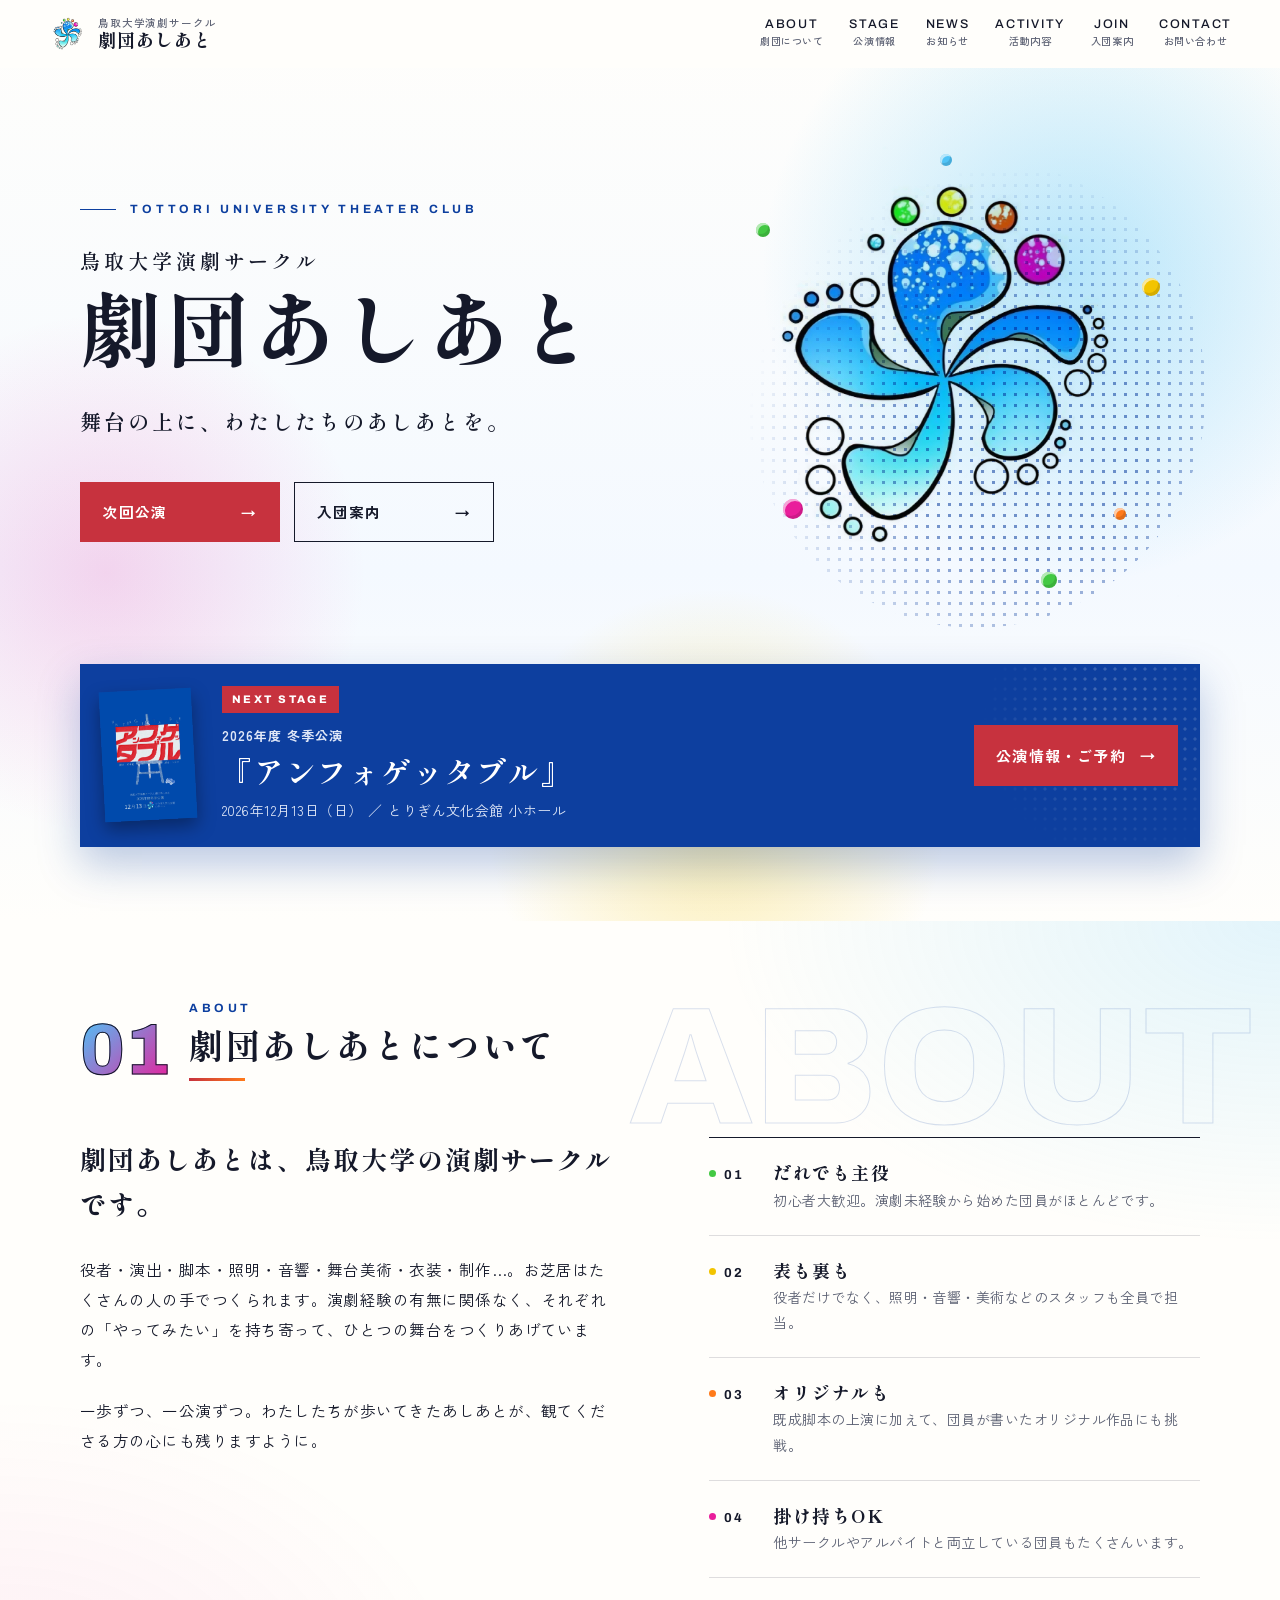
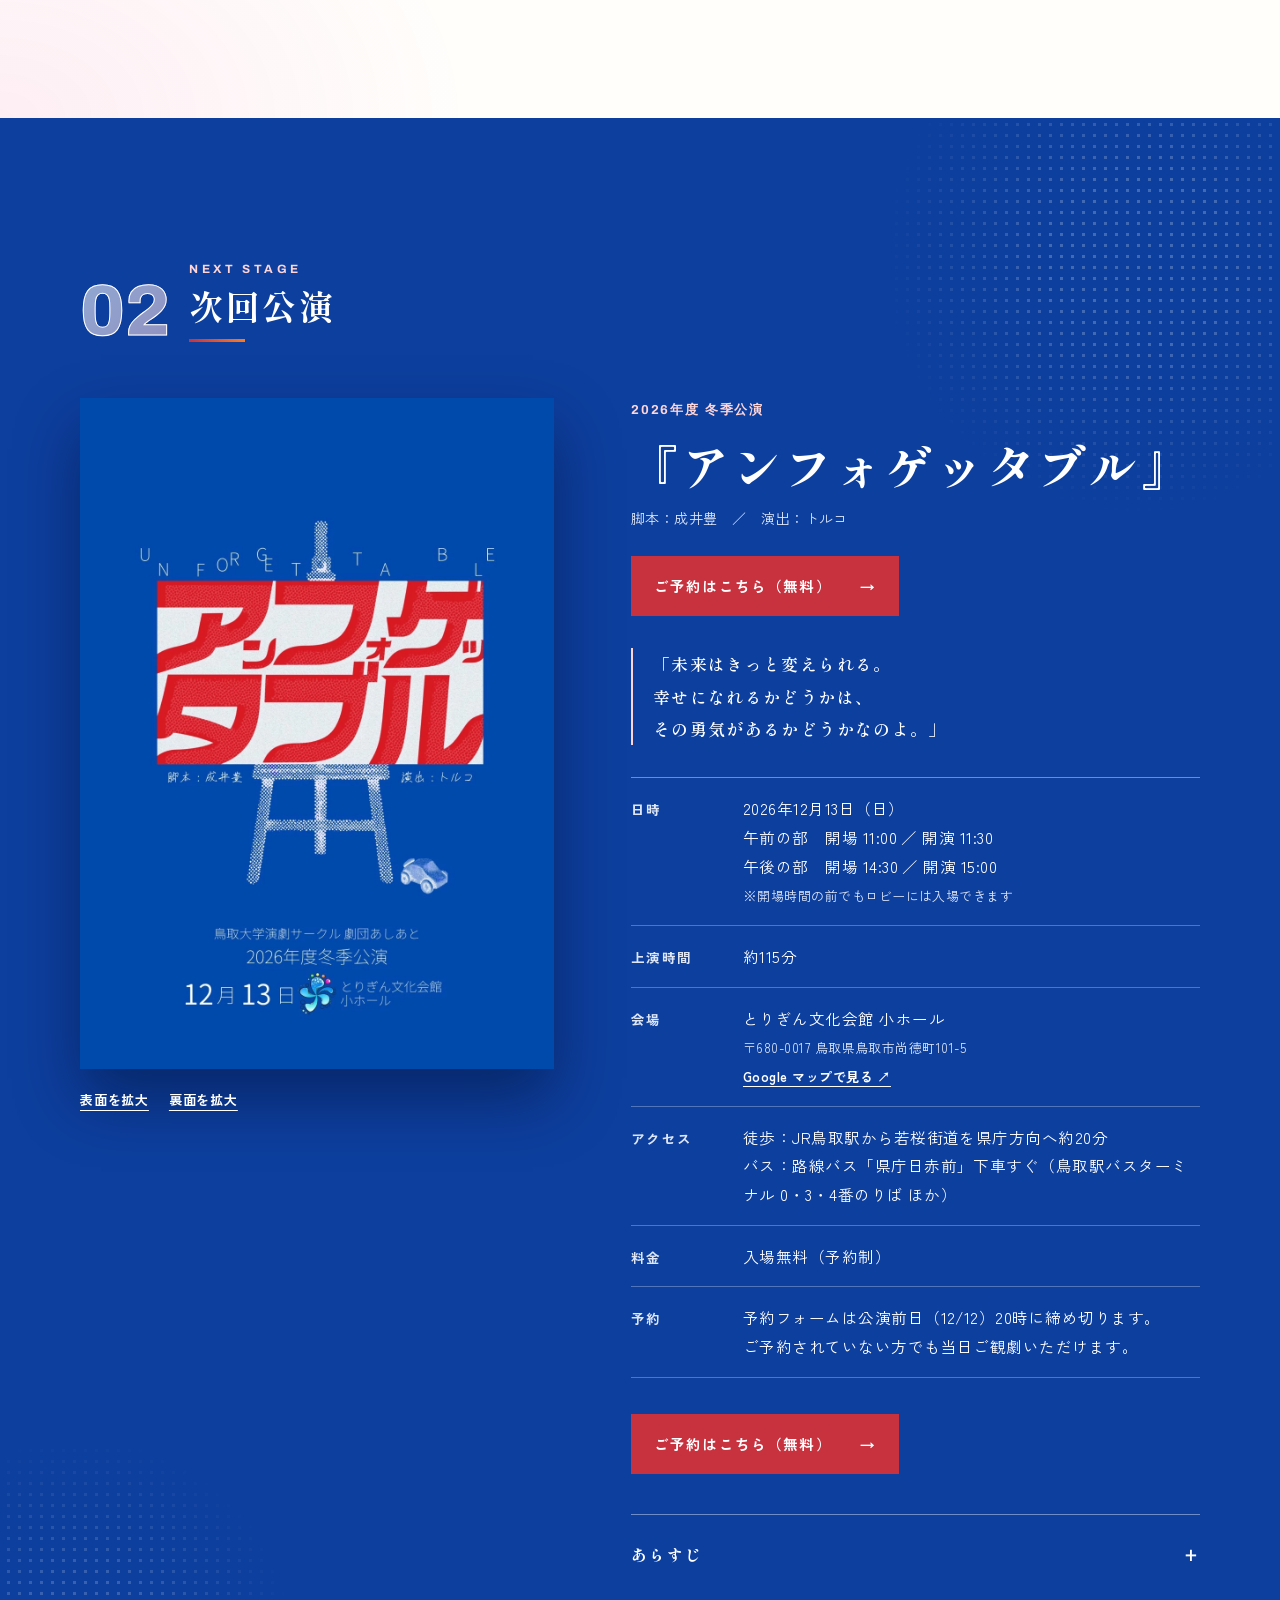
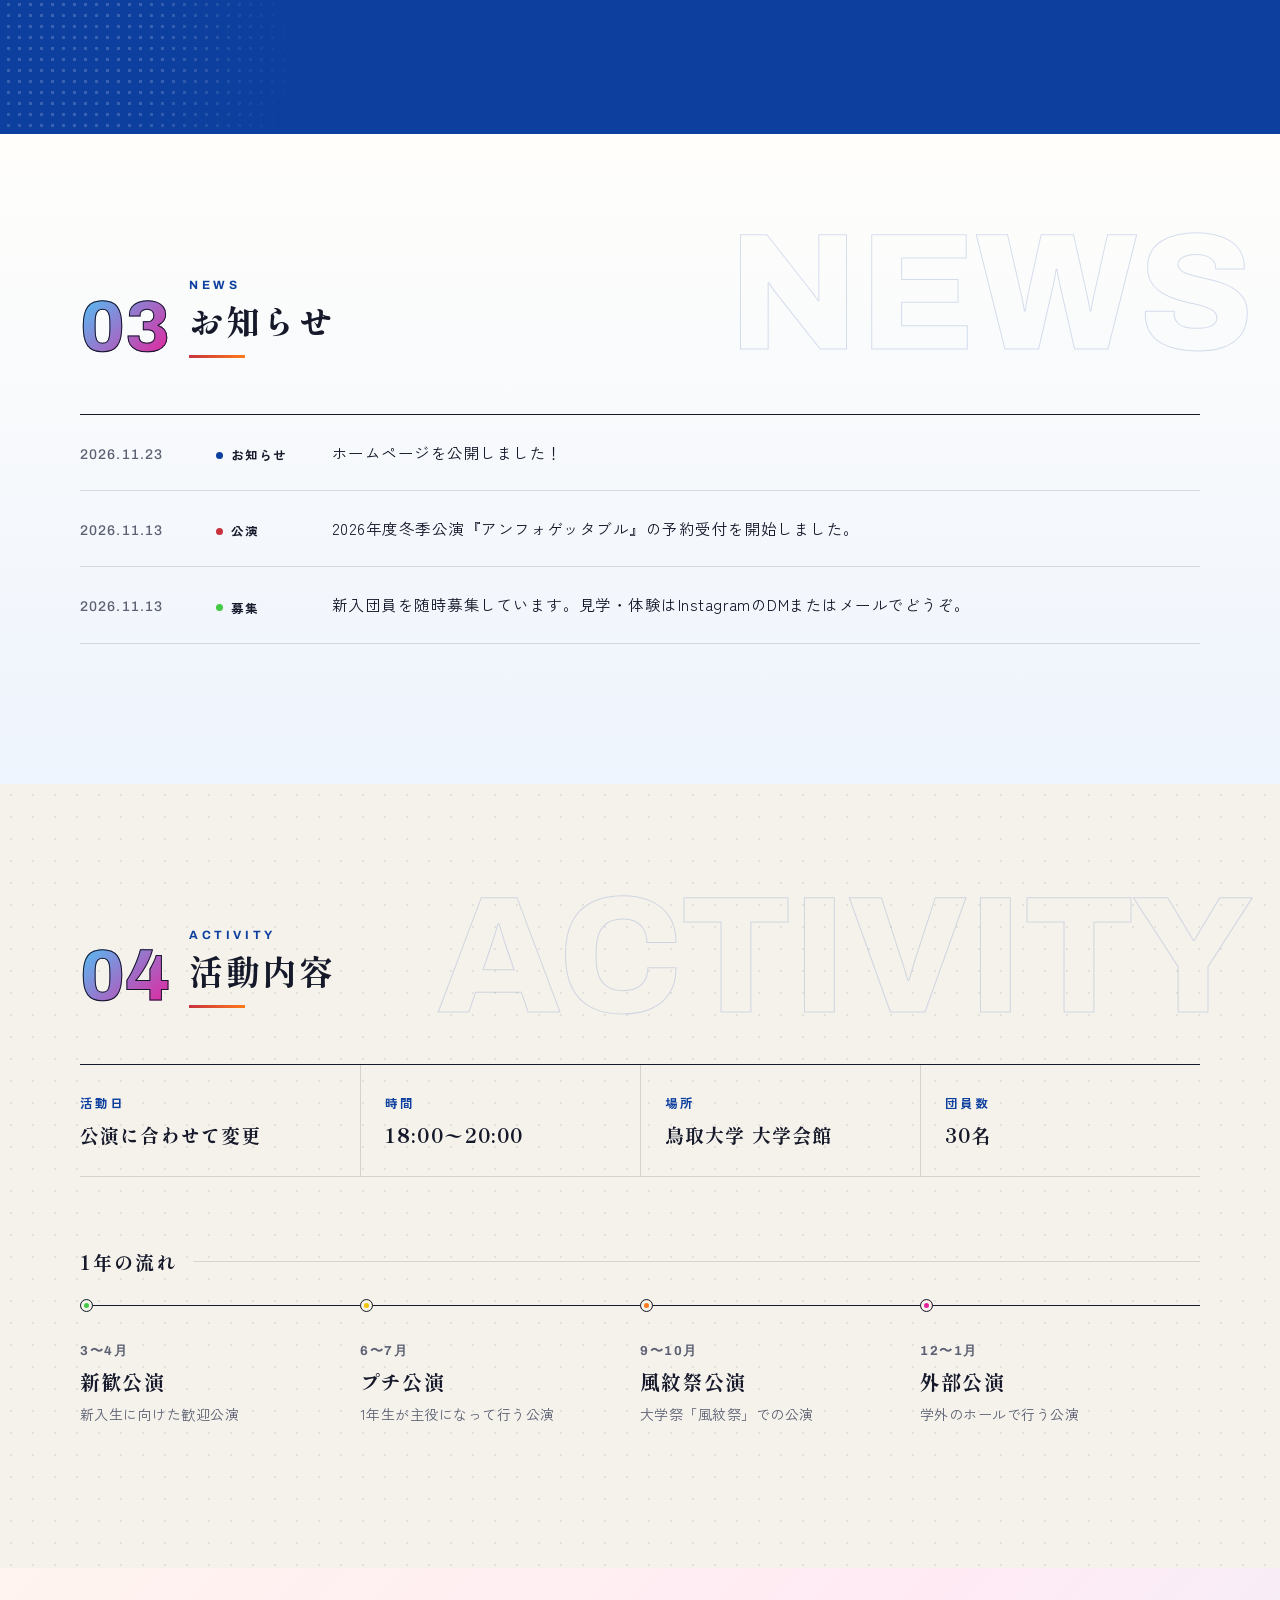
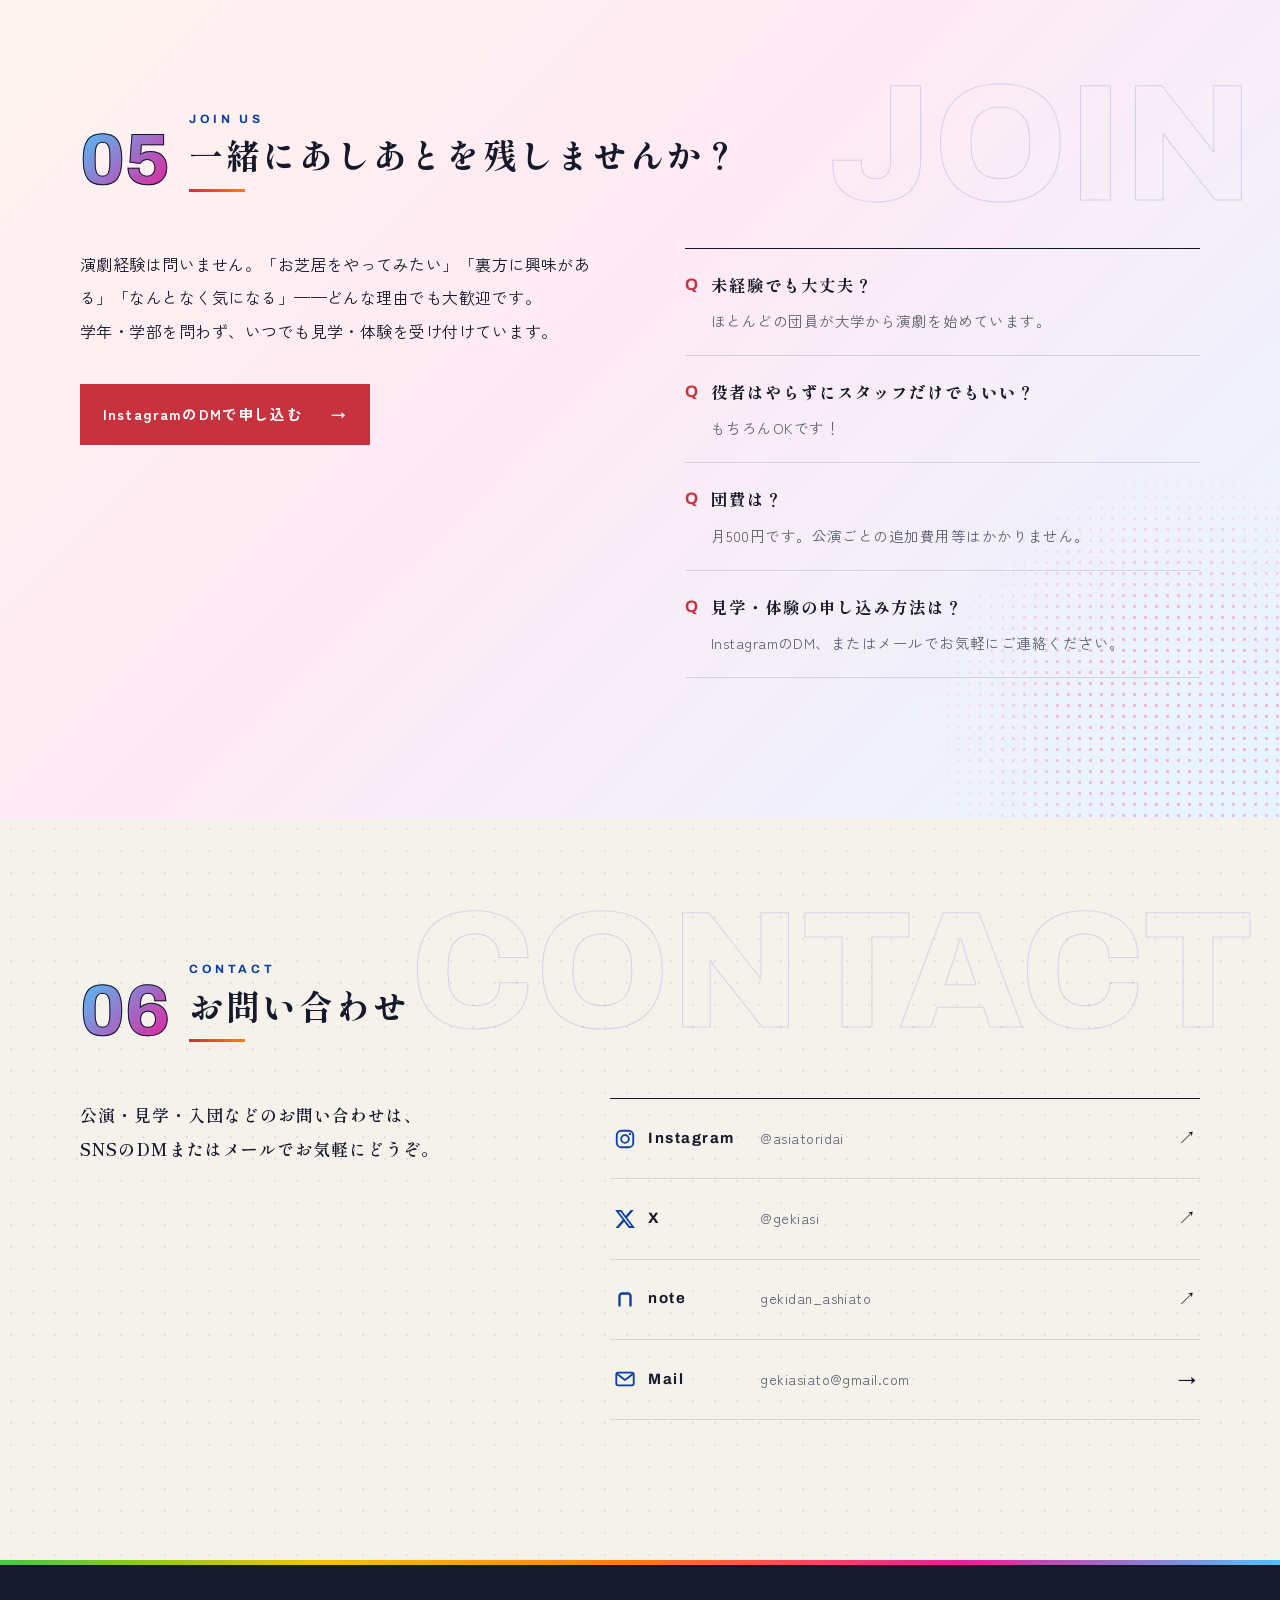
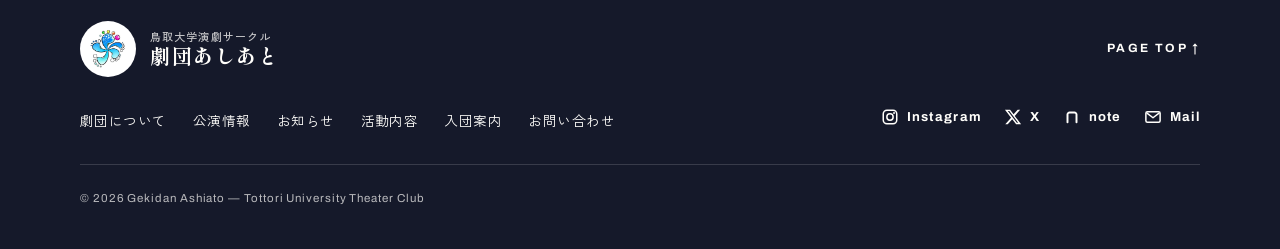
==== commit 494dc05e: "Add files via upload" ====
--- a/index.html
+++ b/index.html
@@ -29,7 +29,7 @@
   <link href="https://fonts.googleapis.com/css2?family=Shippori+Mincho+B1:wght@600;800&family=Zen+Kaku+Gothic+New:wght@400;500;700&family=Archivo:wght@500;700;800&display=swap" rel="stylesheet">
   <!-- style.css / script.js を書き換えたら、このファイル内3か所の ?v=〇〇〇〇 を同じ新しい日付に変える
        （見る人のブラウザに古いデザインが残るのを防ぐため。content.js だけの更新なら変えなくてOK） -->
-  <link rel="stylesheet" href="style.css?v=20261124">
+  <link rel="stylesheet" href="style.css?v=20261126">
 </head>
 <body>
   <!--
@@ -54,11 +54,16 @@
       <a href="#join"><span class="en">Join</span><span class="ja">入団案内</span></a>
       <a href="#contact"><span class="en">Contact</span><span class="ja">お問い合わせ</span></a>
     </nav>
+    <div class="progress" id="progress" aria-hidden="true"></div>
   </header>
 
   <main>
     <!-- ===== ヒーロー ===== -->
     <section class="hero">
+      <!-- 背景の演出（飾りなので読み上げなし） -->
+      <div class="hero-bg" aria-hidden="true">
+        <span class="blob b1"></span><span class="blob b2"></span><span class="blob b3"></span>
+      </div>
       <div class="hero-inner">
         <div class="hero-copy">
           <p class="hero-kicker">Tottori University Theater Club</p>
@@ -93,9 +98,9 @@
     </section>
 
     <!-- ===== 劇団について ===== -->
-    <section class="section section-about" id="about">
+    <section class="section section-about" id="about" data-word="About">
       <div class="container">
-        <header class="sec-head"><span class="sec-no">01</span><p class="sec-en">About</p><h2>劇団あしあとについて</h2></header>
+        <header class="sec-head reveal"><span class="sec-no">01</span><p class="sec-en">About</p><h2>劇団あしあとについて</h2></header>
         <div class="about-grid">
           <div class="about-text reveal" id="about-text"></div>
           <ol class="about-points reveal" id="about-points"></ol>
@@ -106,7 +111,7 @@
     <!-- ===== 公演情報 ===== -->
     <section class="section section-stage" id="stage">
       <div class="container">
-        <header class="sec-head"><span class="sec-no">02</span><p class="sec-en">Next Stage</p><h2>次回公演</h2></header>
+        <header class="sec-head reveal"><span class="sec-no">02</span><p class="sec-en">Next Stage</p><h2>次回公演</h2></header>
         <div id="next-stage"></div>
         <div id="past" hidden>
           <h3 class="sub-title">過去の公演</h3>
@@ -116,17 +121,17 @@
     </section>
 
     <!-- ===== お知らせ ===== -->
-    <section class="section" id="news">
+    <section class="section section-news" id="news" data-word="News">
       <div class="container">
-        <header class="sec-head"><span class="sec-no">03</span><p class="sec-en">News</p><h2>お知らせ</h2></header>
+        <header class="sec-head reveal"><span class="sec-no">03</span><p class="sec-en">News</p><h2>お知らせ</h2></header>
         <ul class="news-list" id="news-list"></ul>
       </div>
     </section>
 
     <!-- ===== 活動内容 ===== -->
-    <section class="section section-paper" id="activity">
+    <section class="section section-paper" id="activity" data-word="Activity">
       <div class="container">
-        <header class="sec-head"><span class="sec-no">04</span><p class="sec-en">Activity</p><h2>活動内容</h2></header>
+        <header class="sec-head reveal"><span class="sec-no">04</span><p class="sec-en">Activity</p><h2>活動内容</h2></header>
         <dl class="activity-basic reveal" id="activity-basic"></dl>
         <h3 class="sub-title">1年の流れ</h3>
         <ol class="timeline" id="timeline"></ol>
@@ -134,9 +139,9 @@
     </section>
 
     <!-- ===== 入団案内 ===== -->
-    <section class="section join" id="join">
+    <section class="section join" id="join" data-word="Join">
       <div class="container">
-        <header class="sec-head"><span class="sec-no">05</span><p class="sec-en">Join Us</p><h2>一緒にあしあとを<br class="sp">残しませんか？</h2></header>
+        <header class="sec-head reveal"><span class="sec-no">05</span><p class="sec-en">Join Us</p><h2>一緒にあしあとを<br class="sp">残しませんか？</h2></header>
         <div class="join-grid">
           <div class="join-text reveal">
             <p data-bind="join.message"></p>
@@ -148,9 +153,9 @@
     </section>
 
     <!-- ===== お問い合わせ ===== -->
-    <section class="section section-paper" id="contact">
+    <section class="section section-paper" id="contact" data-word="Contact">
       <div class="container">
-        <header class="sec-head"><span class="sec-no">06</span><p class="sec-en">Contact</p><h2>お問い合わせ</h2></header>
+        <header class="sec-head reveal"><span class="sec-no">06</span><p class="sec-en">Contact</p><h2>お問い合わせ</h2></header>
         <div class="contact-wrap">
           <p class="contact-lead">公演・見学・入団などのお問い合わせは、<br>SNSのDMまたはメールでお気軽にどうぞ。</p>
           <ul class="contact-list" id="contact-grid"></ul>
@@ -179,7 +184,7 @@
     </div>
   </footer>
 
-  <script src="content.js?v=20261124"></script>
-  <script src="script.js?v=20261124"></script>
+  <script src="content.js?v=20261126"></script>
+  <script src="script.js?v=20261126"></script>
 </body>
 </html>
--- a/style.css
+++ b/style.css
@@ -109,7 +109,7 @@
 .nav-toggle { display: none; }
 
 /* ---------- ヒーロー ---------- */
-.hero { position: relative; padding: 140px 0 0; background: var(--white); overflow: hidden; }
+.hero { position: relative; padding: 140px 0 0; overflow: hidden; }  /* 背景は .hero-bg（下の「演出」の項） */
 .hero-inner {
   width: min(1120px, 100% - 40px); margin-inline: auto;
   display: grid; grid-template-columns: 1.15fr 1fr; align-items: center; gap: 40px;
@@ -190,8 +190,19 @@
 
 /* ---------- セクション共通 ---------- */
 .section { padding: clamp(80px, 11vw, 140px) 0; }
-.section-about { padding-top: clamp(48px, 6vw, 80px); }
-.section-paper { background: var(--paper); }
+.section-about {
+  padding-top: clamp(48px, 6vw, 80px);
+  background:
+    radial-gradient(900px 520px at 100% 0%, rgba(79, 195, 247, .16), transparent 62%),
+    radial-gradient(760px 520px at 0% 100%, rgba(233, 30, 155, .07), transparent 62%),
+    var(--white);
+}
+.section-news { background: linear-gradient(180deg, var(--white) 0%, #eef4fd 100%); }
+.section-paper {
+  background-color: var(--paper);
+  background-image: radial-gradient(rgba(21, 25, 42, .08) 1px, transparent 1.3px);
+  background-size: 22px 22px;
+}
 .sec-head {
   display: grid; grid-template-columns: auto 1fr; column-gap: 18px; align-items: end;
   margin-bottom: clamp(36px, 5vw, 56px);
@@ -363,13 +374,129 @@
 .is-preview .site-header { top: 32px; }
 .is-preview { scroll-padding-top: 104px; }
 
-/* ---------- ふわっと表示 ---------- */
-.reveal { opacity: 0; transform: translateY(18px); transition: opacity .8s ease, transform .8s ease; }
+/* =====================================================================
+   背景・アニメーションの演出
+   （動きが苦手な人向けに、端末の「視差効果を減らす」設定では全部止まります）
+   ===================================================================== */
+
+/* ---------- ふわっと表示（順番にずらして出る） ---------- */
+.reveal { opacity: 0; transform: translateY(18px); transition: opacity .8s ease var(--d, 0s), transform .8s cubic-bezier(.2, .7, .2, 1) var(--d, 0s); }
 .reveal.in { opacity: 1; transform: none; }
+.sec-head.reveal { transform: translateX(-26px); }
+.sec-head.reveal.in { transform: none; }
+
+/* 見出しの大きな番号：アウトラインの中に、ロゴ色がせり上がる */
+.sec-no {
+  background-image: linear-gradient(135deg, var(--c-sky), var(--c-pink));
+  background-repeat: no-repeat; background-position: 0 100%; background-size: 100% 0%;
+  -webkit-background-clip: text; background-clip: text;
+  transition: background-size 1.1s ease .35s;
+}
+.sec-head.in .sec-no { background-size: 100% 100%; }
+.section-stage .sec-no { background-image: linear-gradient(135deg, rgba(255,255,255,.55), rgba(255,213,216,.55)); }
+.sec-head h2::after {
+  content: ""; display: block; height: 3px; width: 0; margin-top: 10px;
+  background: linear-gradient(90deg, var(--red), var(--c-orange)); transition: width .9s ease .5s;
+}
+.sec-head.in h2::after { width: 56px; }
+
+/* ---------- ヒーローの背景（やわらかい色のかたまり） ---------- */
+.hero-bg {
+  position: absolute; inset: 0; z-index: -1; overflow: hidden; pointer-events: none;
+  background: linear-gradient(180deg, #fffefb 0%, #f4f9ff 62%, #fffefb 100%);
+}
+.blob { position: absolute; border-radius: 50%; translate: 0 calc(var(--py, 0) * 1px); }
+.b1 { width: min(620px, 80vw); aspect-ratio: 1; right: -8%; top: -4%;
+  background: radial-gradient(closest-side, rgba(79, 195, 247, .4), rgba(79, 195, 247, 0)); animation: drift1 16s ease-in-out infinite alternate; }
+.b2 { width: min(520px, 70vw); aspect-ratio: 1; left: -12%; top: 34%;
+  background: radial-gradient(closest-side, rgba(233, 30, 155, .17), rgba(233, 30, 155, 0)); animation: drift2 21s ease-in-out infinite alternate; }
+.b3 { width: min(460px, 60vw); aspect-ratio: 1; left: 38%; bottom: -14%;
+  background: radial-gradient(closest-side, rgba(242, 196, 0, .3), rgba(242, 196, 0, 0)); animation: drift1 25s ease-in-out infinite alternate-reverse; }
+@keyframes drift1 { to { transform: translate(-40px, 30px) scale(1.08); } }
+@keyframes drift2 { to { transform: translate(50px, -30px) scale(.94); } }
+
+/* ---------- ヒーローの登場アニメーション ---------- */
+.hero-kicker, .h1-small, .hero-lead, .hero-actions, .hero-next { animation: fadeUp .9s cubic-bezier(.2, .7, .2, 1) backwards; }
+.hero-kicker { animation-delay: .1s; }
+.h1-small { animation-delay: .25s; }
+.hero-lead { animation-delay: 1.1s; }
+.hero-actions { animation-delay: 1.3s; }
+.hero-next { animation-delay: 1.5s; }
+@keyframes fadeUp { from { opacity: 0; transform: translateY(22px); } }
+.char { display: inline-block; animation: charIn .9s cubic-bezier(.2, .8, .2, 1) backwards; animation-delay: calc(.4s + var(--i) * .08s); }
+@keyframes charIn { from { opacity: 0; transform: translateY(.45em) rotate(6deg) scale(.9); } }
+
+.halftone { animation: breathe 7s ease-in-out infinite; }
+@keyframes breathe { 50% { transform: scale(1.05) rotate(6deg); } }
+.orb {
+  position: absolute; left: var(--x); top: var(--y); width: var(--s); height: var(--s); border-radius: 50%; background: var(--c);
+  box-shadow: inset -2px -3px 0 rgba(0,0,0,.12), inset 2px 2px 0 rgba(255,255,255,.6);
+  animation: bob var(--t) ease-in-out var(--d) infinite alternate;
+}
+@keyframes bob { to { transform: translate(var(--dx), var(--dy)); } }
+/* ※ .hero-visual に transform / translate を付けない（ロゴの白背景を消す mix-blend-mode が効かなくなるため） */
+
+.hero-next::after {
+  content: ""; position: absolute; top: 0; bottom: 0; left: -40%; width: 30%; pointer-events: none;
+  background: linear-gradient(100deg, transparent, rgba(255,255,255,.18), transparent); transform: skewX(-18deg);
+  animation: shine 6s ease-in-out 2.5s infinite;
+}
+@keyframes shine { 0% { left: -40%; } 28%, 100% { left: 130%; } }
+
+/* ---------- 各セクションの背景 ---------- */
+/* 大きなアウトライン文字（About / News …）をうっすら敷く */
+.section[data-word] { position: relative; overflow: hidden; }
+.section[data-word] > .container { position: relative; z-index: 1; }
+.section[data-word]::before {
+  content: attr(data-word); content: attr(data-word) / "";
+  /* 文字が見切れないよう、セクションの内側に収まる大きさ・位置にしている */
+  position: absolute; right: 2vw; top: clamp(34px, 5vw, 70px);
+  font-family: var(--latin); font-weight: 800; font-size: clamp(44px, 13vw, 180px); line-height: 1; letter-spacing: 0; text-transform: uppercase;
+  color: transparent; -webkit-text-stroke: 1px rgba(13, 63, 159, .16); white-space: nowrap; pointer-events: none;
+  translate: 0 calc(var(--py, 0) * 1px);
+}
+.section-stage::before { animation: breathe 10s ease-in-out infinite; }
+.section-stage::after {
+  content: ""; position: absolute; left: -140px; bottom: -140px; width: 440px; height: 440px; border-radius: 50%; pointer-events: none;
+  background-image: radial-gradient(rgba(255,255,255,.18) 1.5px, transparent 1.9px); background-size: 11px 11px;
+  -webkit-mask-image: radial-gradient(circle, #000 25%, transparent 70%); mask-image: radial-gradient(circle, #000 25%, transparent 70%);
+  animation: breathe 12s ease-in-out infinite reverse;
+}
+.join { background: linear-gradient(135deg, #fff4ef 0%, #ffeaf4 45%, #e6f5ff 100%); }
+.join::after {
+  content: ""; position: absolute; right: -160px; bottom: -160px; width: 520px; height: 520px; border-radius: 50%; pointer-events: none;
+  background-image: radial-gradient(rgba(233, 30, 155, .28) 1.5px, transparent 1.9px); background-size: 11px 11px;
+  -webkit-mask-image: radial-gradient(circle, #000 25%, transparent 70%); mask-image: radial-gradient(circle, #000 25%, transparent 70%);
+  animation: breathe 9s ease-in-out infinite;
+}
+
+/* ---------- スクロールの進み具合（ヘッダー下の色の線） ---------- */
+.progress {
+  position: absolute; left: 0; bottom: -1px; width: 100%; height: 3px; pointer-events: none;
+  transform-origin: left; transform: scaleX(var(--p, 0));
+  background: linear-gradient(90deg, var(--c-green), var(--c-yellow), var(--c-orange), var(--c-pink), var(--c-sky));
+}
+
+/* ---------- さわったときの動き ---------- */
+.btn { transition: background .25s, color .25s, border-color .25s, transform .25s, box-shadow .25s; }
+.btn:hover { transform: translateY(-2px); }
+.btn-primary:hover { box-shadow: 0 10px 22px rgba(199, 50, 62, .35); }
+.btn-disabled:hover { transform: none; }
+.flyer-main:hover img { transform: perspective(900px) rotateY(-5deg) rotateX(3deg) translateY(-6px); }
+.about-points h3, .news-list p { transition: color .3s; }
+.about-points .num::before { transition: transform .3s; }
+.about-points li:hover h3, .news-list li:hover p { color: var(--blue); }
+.about-points li:hover .num::before { transform: scale(1.7); }
+.timeline li::before { transition: transform .3s; }
+.timeline li:hover::before { transform: scale(1.5); }
+.site-footer { border-top: 5px solid transparent; border-image: linear-gradient(90deg, var(--c-green), var(--c-yellow), var(--c-orange), var(--c-pink), var(--c-sky)) 1; }
 
 @media (prefers-reduced-motion: reduce) {
   *, *::before, *::after { animation: none !important; transition: none !important; }
   .reveal { opacity: 1; transform: none; }
+  .sec-no { background-size: 100% 100%; }
+  .sec-head h2::after { width: 56px; }
+  .orb, .progress { display: none; }
   .footsteps .fs { opacity: .14; }
 }
 
@@ -399,10 +526,13 @@
   .hero-inner { grid-template-columns: 1fr; gap: 8px; position: relative; }
   /* スマホ・タブレットでは文字を主役にし、ロゴは右上に薄く敷く */
   .hero-copy { position: relative; z-index: 1; }
-  .hero-visual { position: absolute; top: -30px; right: -50px; width: 240px; max-width: none; opacity: .18; pointer-events: none; }
-  .hero-visual img { animation: none; }
+  /* ※ 薄くするのは .hero-visual ではなく画像側で行う（親に opacity を付けるとロゴの白背景が消えなくなる） */
+  .hero-visual { position: absolute; top: -30px; right: -50px; width: 240px; max-width: none; pointer-events: none; }
+  .hero-visual img { animation: none; opacity: .18; }
+  .orb { display: none; }
+  .has-hero-photo .hero-visual img.hero-photo { opacity: 1; }
   /* 写真のときは隠さず、文字の下に大きく出す */
-  .has-hero-photo .hero-visual { position: relative; top: auto; right: auto; width: 100%; max-width: 560px; opacity: 1; aspect-ratio: 4 / 3; margin-top: 28px; pointer-events: auto; }
+  .has-hero-photo .hero-visual { position: relative; top: auto; right: auto; width: 100%; max-width: 560px; aspect-ratio: 4 / 3; margin-top: 28px; pointer-events: auto; }
   .has-hero-photo .hero-visual::before { inset: 6% -10px -10px 6%; }
 
   .about-grid, .stage-card, .join-grid, .contact-wrap { grid-template-columns: 1fr; }
@@ -417,11 +547,15 @@
   .timeline li { border-top: 1px solid var(--ink); padding-top: 26px; }
   .timeline li::before { top: -7px; }
   .footer-nav, .footer-sns { grid-column: 1 / -1; justify-self: start; }
+  /* 小さなリンクも指で押しやすいように、押せる範囲を広げる */
+  .flyer-links a, .map-link, .to-top, .footer-sns a, .footer-nav a { display: inline-flex; align-items: center; min-height: 40px; }
+  .footer-nav { gap: 0 22px; }
 }
 @media (max-width: 560px) {
   body { font-size: 15px; }
   .sp { display: inline; }
-  .hero-visual { width: 176px; top: -64px; right: -78px; opacity: .15; }
+  .hero-visual { width: 176px; top: -64px; right: -78px; }
+  .hero-visual img { opacity: .15; }
   .hero-kicker { font-size: 10.5px; letter-spacing: .22em; gap: 10px; margin-bottom: 18px; }
   .hero-kicker::before { width: 20px; }
   .hero-lead { margin: 22px 0 30px; }
@@ -452,3 +586,19 @@
   .sns-icon { width: 20px; height: 20px; }
   .footer-brand p { font-size: 18px; }
 }
+
+/* ---------- とても狭いスマホ（幅380px以下）の微調整 ---------- */
+@media (max-width: 380px) {
+  .sec-head h2 { font-size: 22px; letter-spacing: .04em; }
+  .btn { font-size: 13.5px; letter-spacing: .04em; gap: 12px; padding: 15px 16px; }
+  .contact-list a { grid-template-columns: 100px 1fr auto; gap: 8px; }
+  .ct-name { font-size: 13px; gap: 8px; letter-spacing: .02em; }
+  .ct-id { font-size: 13px; }
+  .footer-inner { column-gap: 14px; }
+  .footer-brand { gap: 10px; }
+  .footer-brand img { width: 46px; height: 46px; }
+  .footer-brand p { font-size: 16px; white-space: nowrap; }
+  .footer-brand small { font-size: 10px; letter-spacing: .04em; }
+  .to-top { font-size: 11px; letter-spacing: .12em; white-space: nowrap; }
+  .footer-sns { flex-wrap: wrap; gap: 0 18px; }
+}
